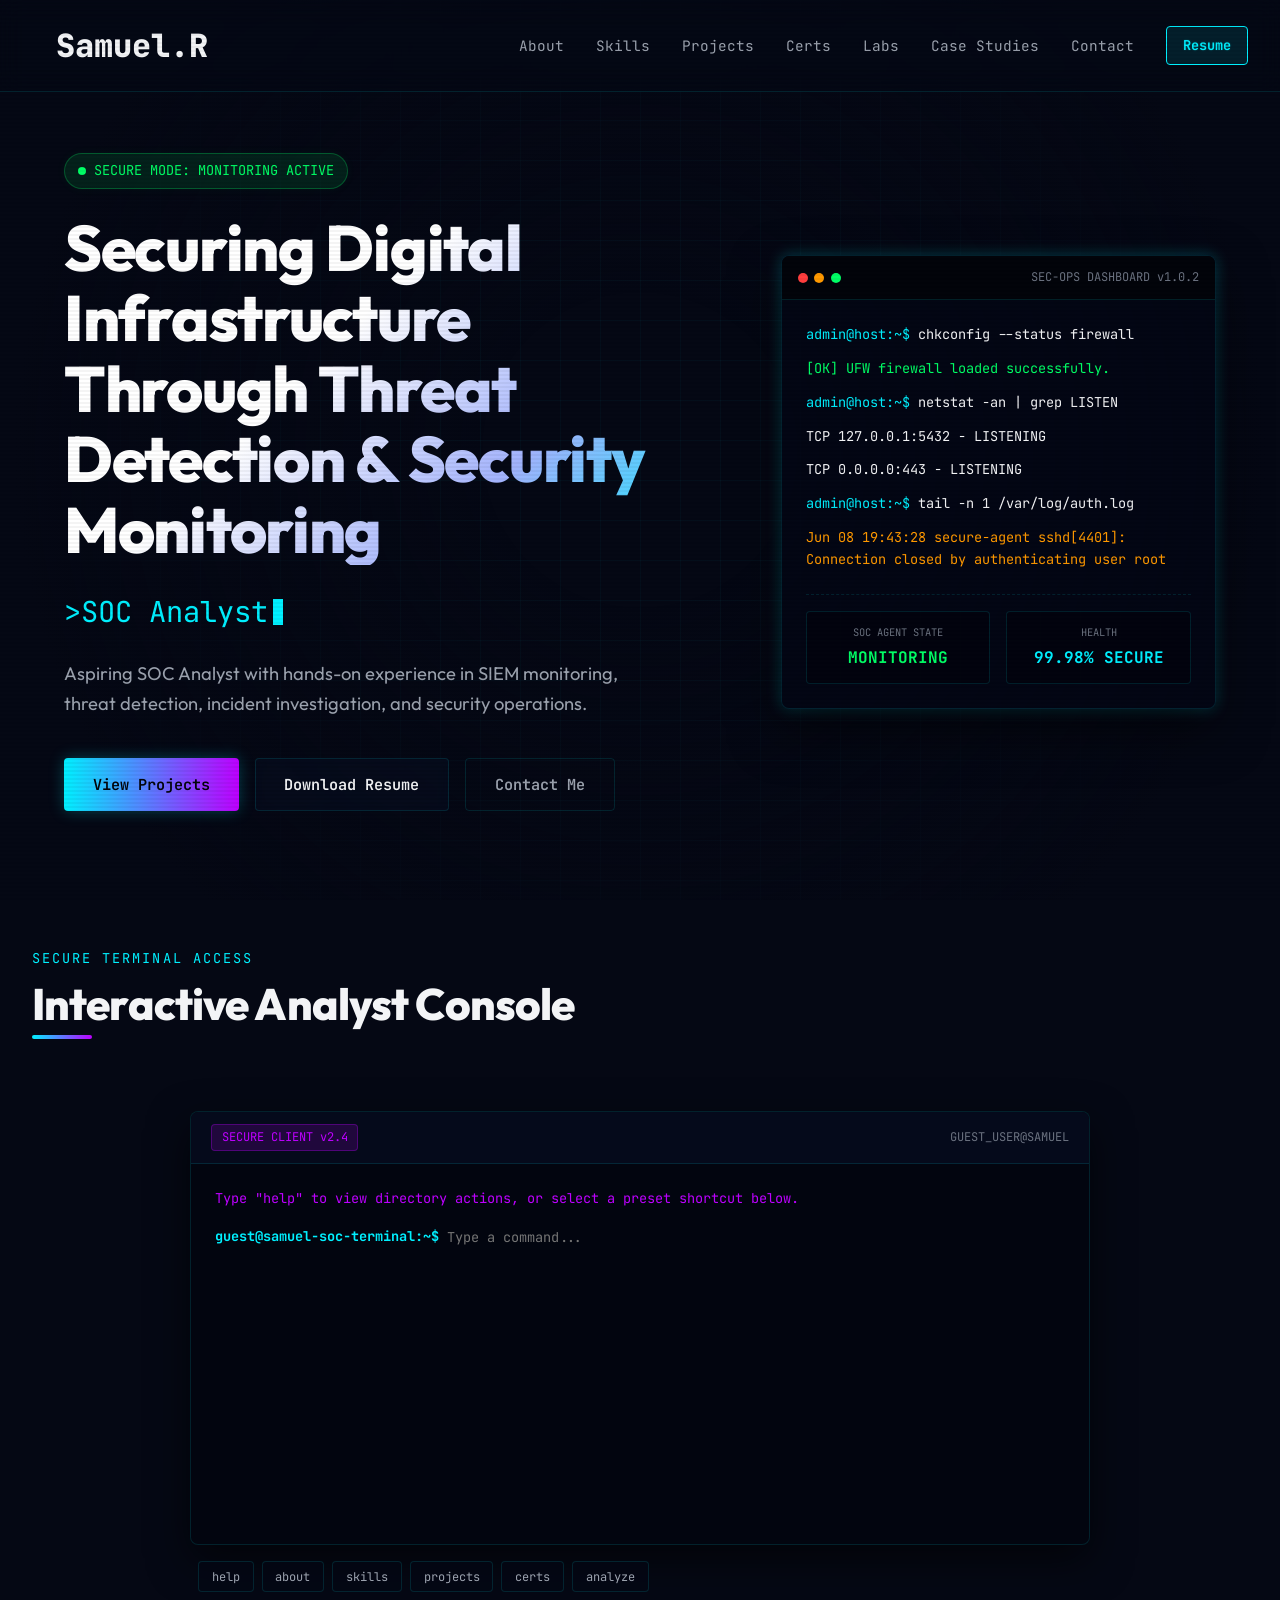
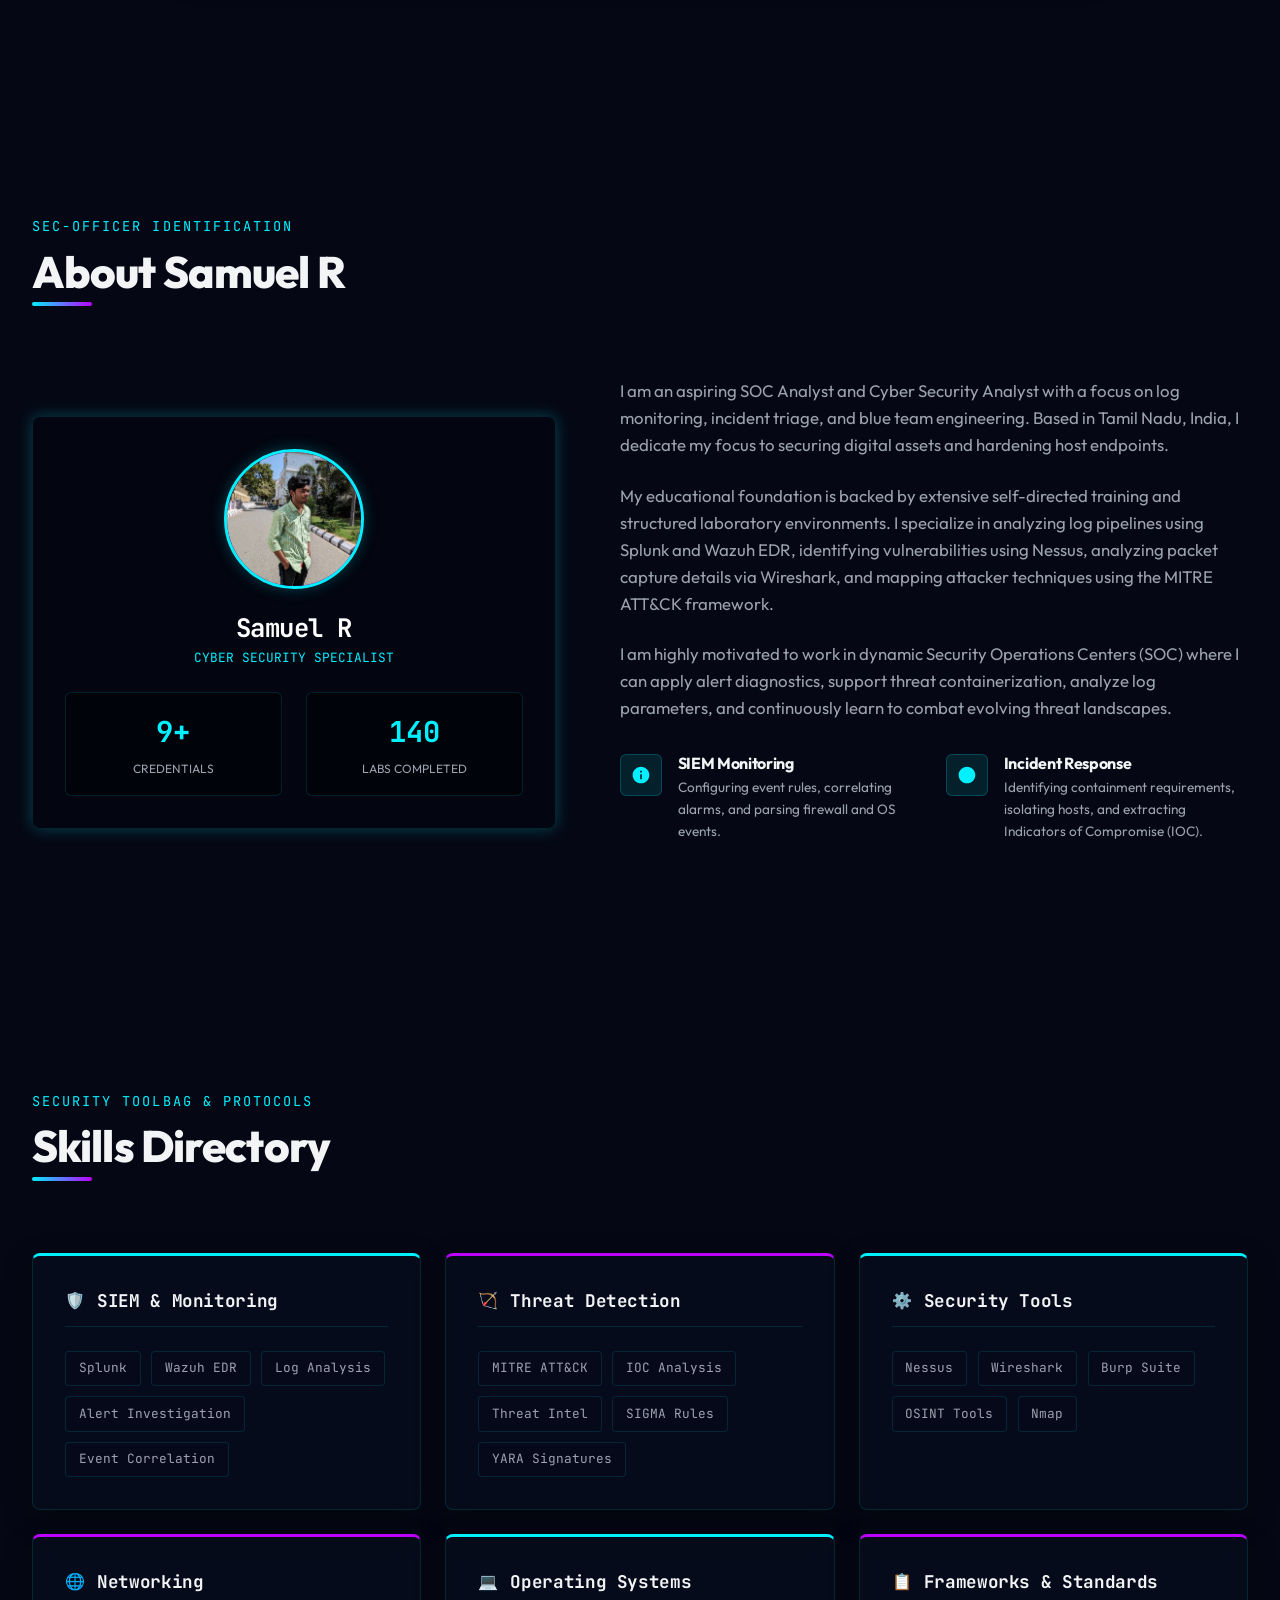
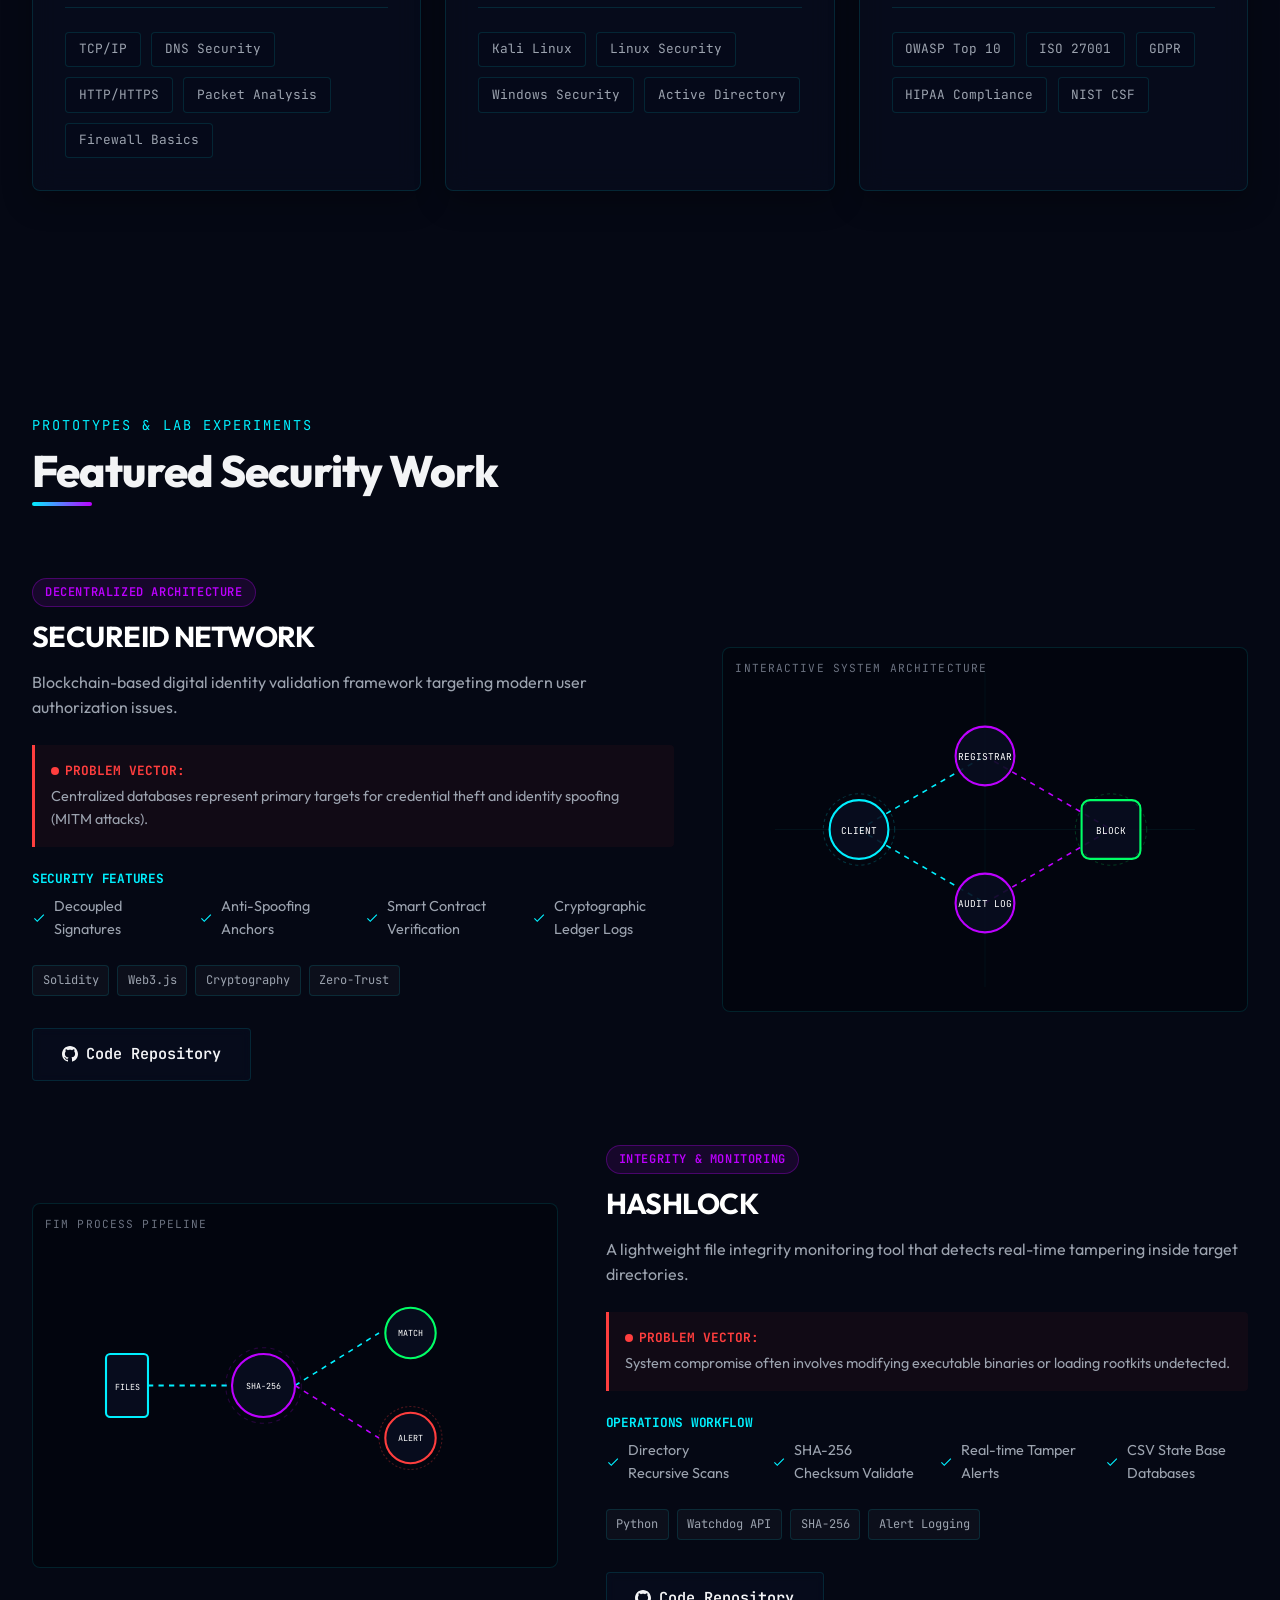
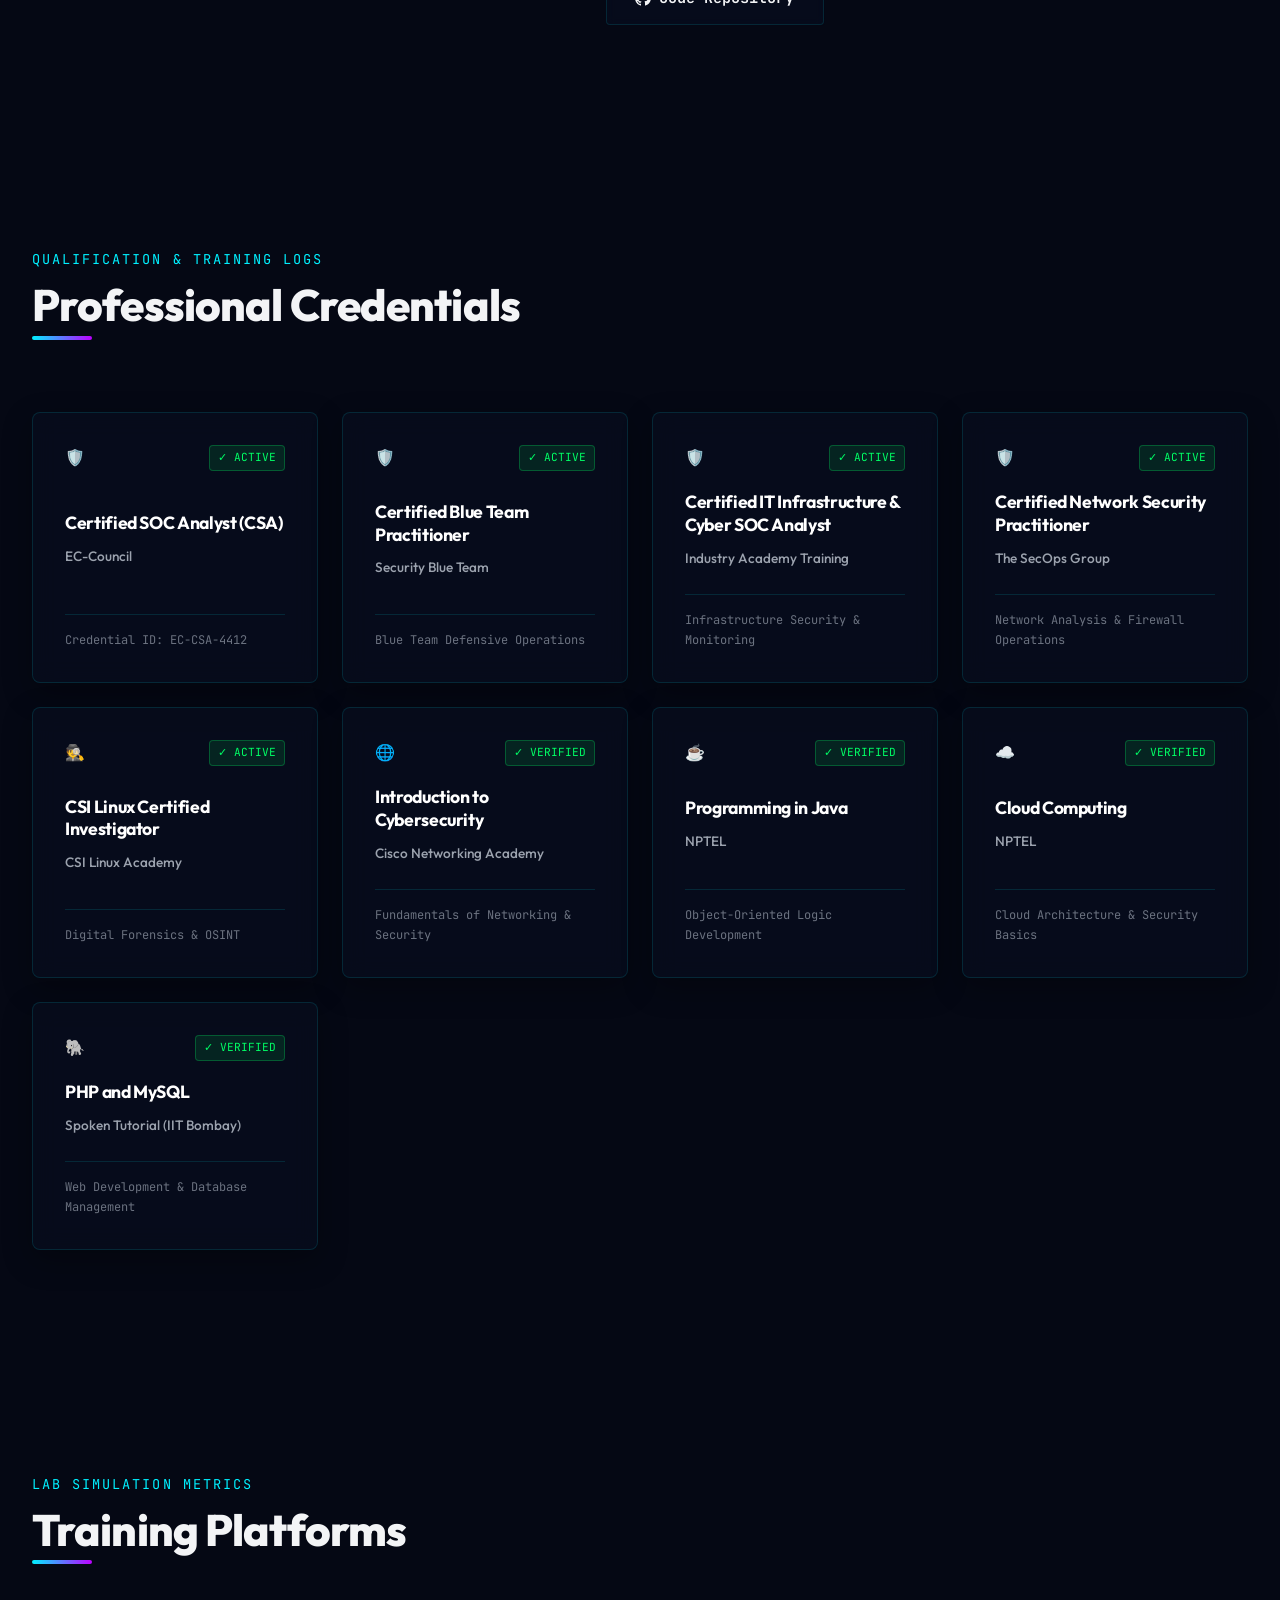
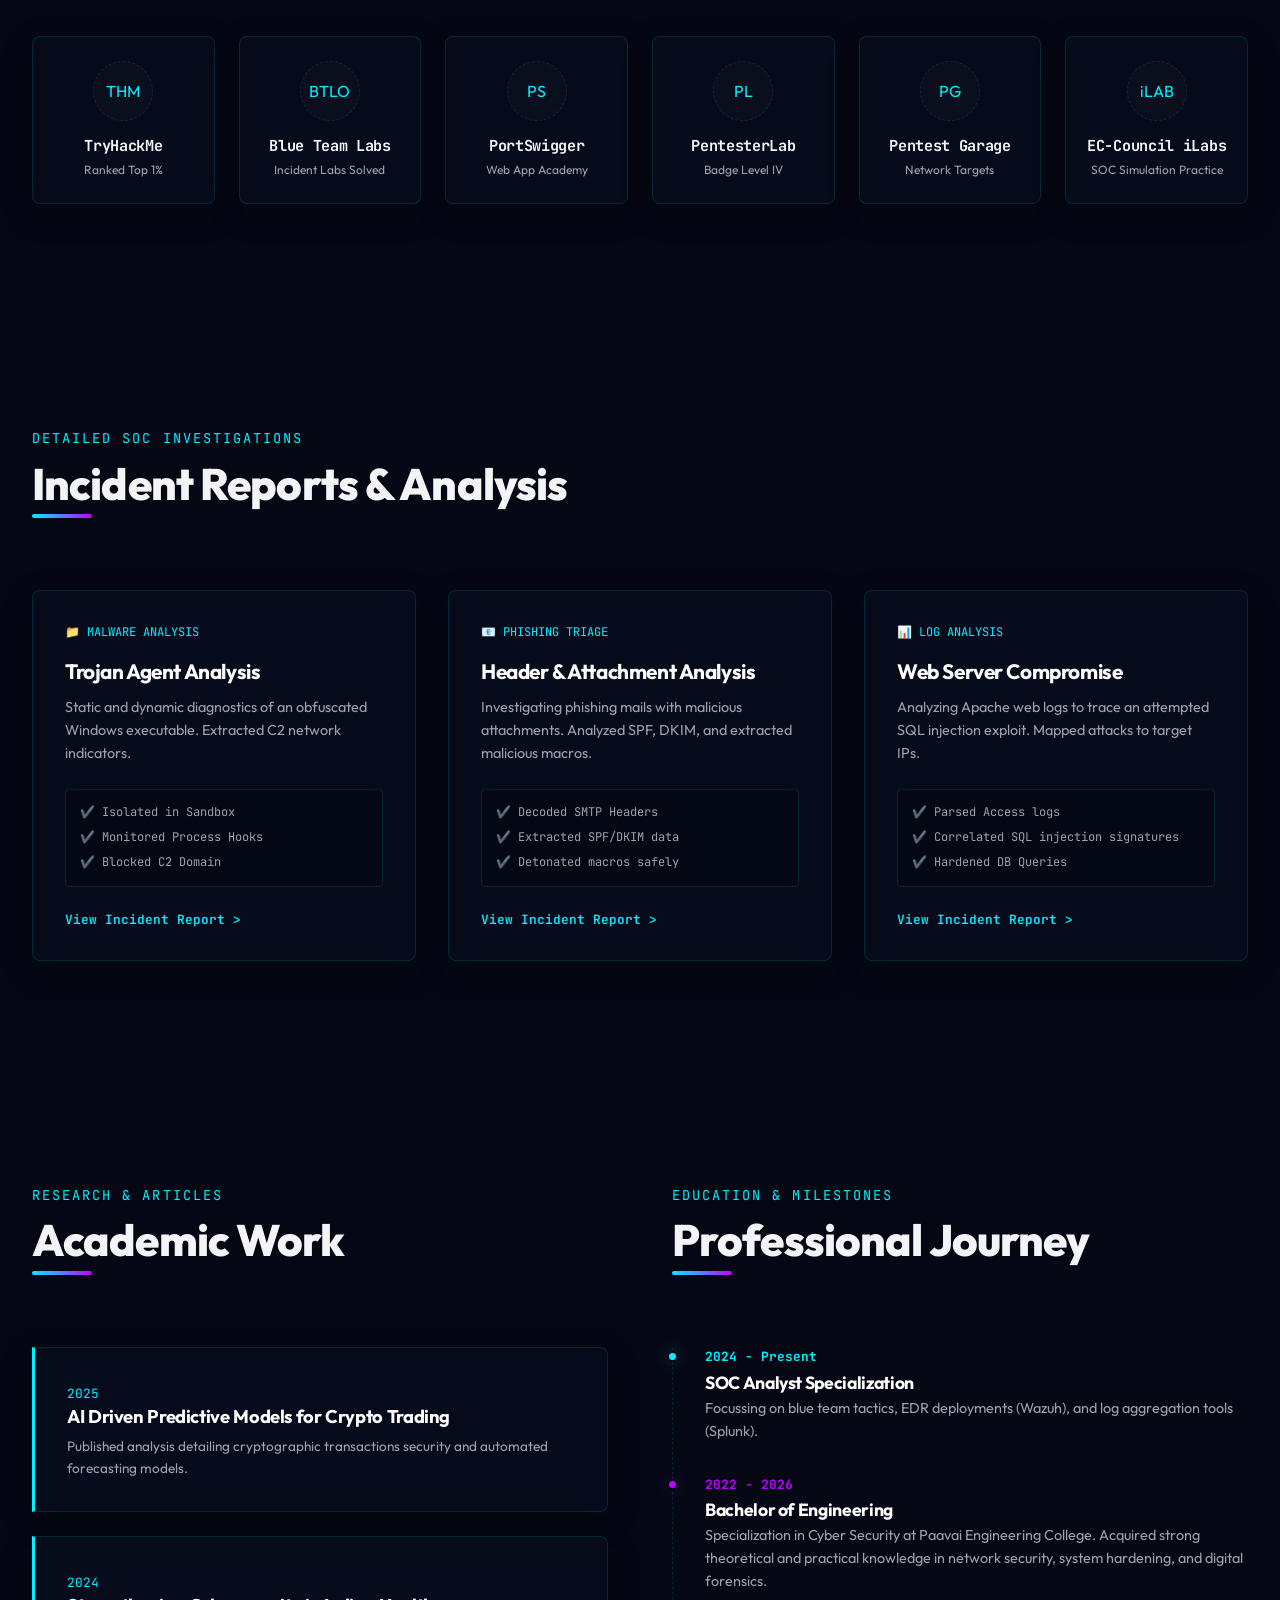
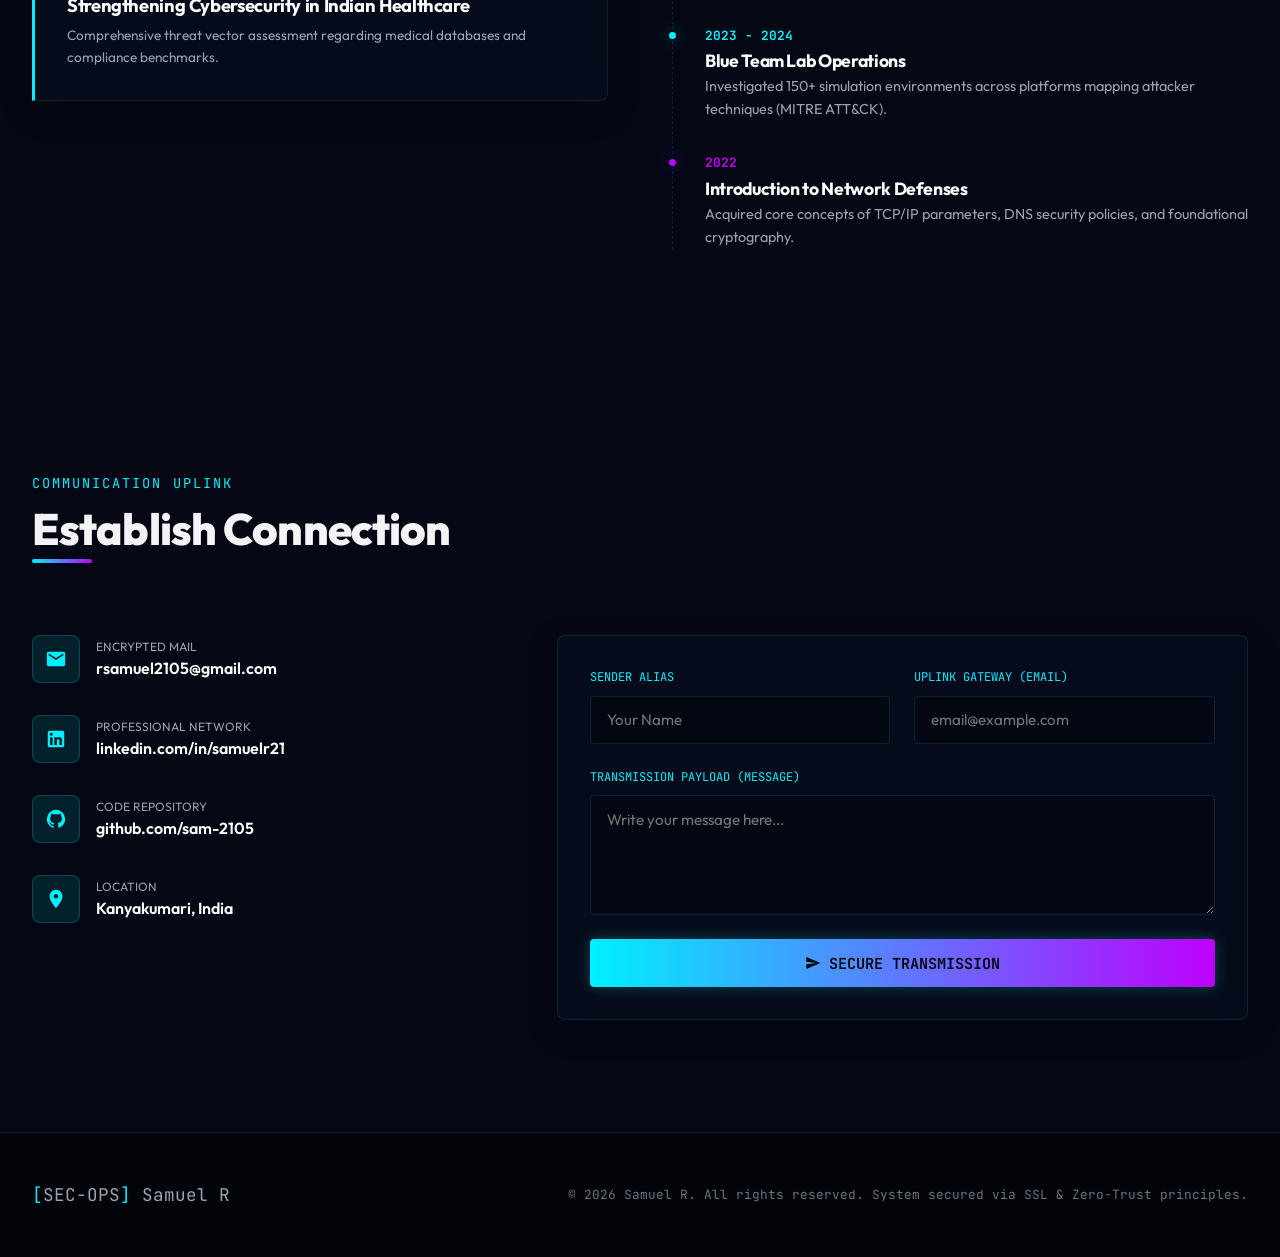
==== index.html @ f8aa9abc "Deploy: initial portfolio release with responsive fixes and portfolio image" ====
<!DOCTYPE html>
<html lang="en">

<head>
    <meta charset="UTF-8">
    <meta name="viewport" content="width=device-width, initial-scale=1.0">

    <!-- SEO Optimization -->
    <title>Samuel R | Cyber Security Analyst & SOC Analyst</title>
    <meta name="description"
        content="Professional Cyber Security Analyst & SOC Analyst portfolio for Samuel R. Experienced in SIEM operations (Splunk, Wazuh), threat intelligence, vulnerability scanning, and incident investigation.">
    <meta name="keywords"
        content="Samuel R, SOC Analyst, Cyber Security Analyst, Blue Team, Incident Response, Splunk, Wazuh, Threat Detection, Tamil Nadu, Security Operations, Wireshark, Nessus">
    <meta name="author" content="Samuel R">

    <!-- Open Graph for Social Links -->
    <meta property="og:title" content="Samuel R | Cyber Security Analyst & SOC Analyst">
    <meta property="og:description"
        content="Securing digital infrastructure through log monitoring, threat hunting, and automated incident triage. View portfolio and interactive terminal.">
    <meta property="og:type" content="website">
    <meta property="og:url" content="https://rsamuel2105.github.io">

    <!-- Stylesheet -->
    <link rel="stylesheet" href="style.css">
</head>

<body>

    <!-- Canvas Background for Network Simulation -->
    <canvas id="bg-canvas"></canvas>

    <!-- Overlay Effects -->
    <div class="grid-overlay"></div>
    <div class="scanlines"></div>

    <!-- Navigation Header -->
    <header class="navbar">
        <div class="nav-container">
            <a href="#" class="nav-logo" id="nav-logo-ref">
                Samuel.R
            </a>
            <button class="nav-toggle" aria-label="Toggle Navigation Menu">&#9776;</button>
            <nav class="nav-menu">
                <a href="#about" class="nav-link">About</a>
                <a href="#skills" class="nav-link">Skills</a>
                <a href="#projects" class="nav-link">Projects</a>
                <a href="#certifications" class="nav-link">Certs</a>
                <a href="#labs" class="nav-link">Labs</a>
                <a href="#cases" class="nav-link">Case Studies</a>
                <a href="#contact" class="nav-link">Contact</a>
                <a href="resume.html" class="nav-cta" target="_blank">Resume</a>
            </nav>
        </div>
    </header>

    <!-- Main Hero Section -->
    <section class="hero" id="home">
        <div class="hero-container">
            <div class="hero-content">
                <div class="hero-badge">
                    <span class="hero-pulse"></span> SECURE MODE: MONITORING ACTIVE
                </div>
                <h1 class="hero-title">Securing Digital Infrastructure Through Threat Detection & Security Monitoring
                </h1>
                <div class="hero-typing">
                    &gt; <span id="hero-typing-target"></span><span class="typed-cursor"></span>
                </div>
                <p class="hero-sub">
                    Aspiring SOC Analyst with hands-on experience in SIEM monitoring, threat detection, incident
                    investigation, and security operations.
                </p>
                <div class="hero-actions">
                    <a href="#projects" class="btn btn-primary" id="btn-view-proj">View Projects</a>
                    <a href="resume.html" class="btn btn-secondary" id="btn-dl-cv" target="_blank">Download Resume</a>
                    <a href="#contact" class="btn btn-outline" id="btn-contact-me">Contact Me</a>
                </div>
            </div>

            <div class="hero-visual">
                <!-- System Dashboard Console -->
                <div class="cyber-console">
                    <div class="console-header">
                        <div class="console-dots">
                            <span class="console-dot red"></span>
                            <span class="console-dot yellow"></span>
                            <span class="console-dot green"></span>
                        </div>
                        <div class="console-title">SEC-OPS DASHBOARD v1.0.2</div>
                    </div>
                    <div class="console-body">
                        <div class="console-line">
                            <span class="console-prompt">admin@host:~$</span>
                            <span class="console-output">chkconfig --status firewall</span>
                        </div>
                        <div class="console-line">
                            <span class="console-output success">[OK] UFW firewall loaded successfully.</span>
                        </div>
                        <div class="console-line">
                            <span class="console-prompt">admin@host:~$</span>
                            <span class="console-output">netstat -an | grep LISTEN</span>
                        </div>
                        <div class="console-line">
                            <span class="console-output">TCP 127.0.0.1:5432 - LISTENING</span>
                        </div>
                        <div class="console-line">
                            <span class="console-output">TCP 0.0.0.0:443 - LISTENING</span>
                        </div>
                        <div class="console-line">
                            <span class="console-prompt">admin@host:~$</span>
                            <span class="console-output">tail -n 1 /var/log/auth.log</span>
                        </div>
                        <div class="console-line">
                            <span class="console-output warning">Jun 08 19:43:28 secure-agent sshd[4401]: Connection
                                closed by authenticating user root</span>
                        </div>

                        <div class="console-grid-status">
                            <div class="status-box">
                                <div class="status-label">SOC AGENT STATE</div>
                                <div class="status-val online">MONITORING</div>
                            </div>
                            <div class="status-box">
                                <div class="status-label">HEALTH</div>
                                <div class="status-val">99.98% SECURE</div>
                            </div>
                        </div>
                    </div>
                </div>
            </div>
        </div>
    </section>

    <!-- Interactive SOC Terminal Simulator Section -->
    <section class="terminal-section" id="terminal">
        <div class="sec-title-container">
            <span class="sec-subtitle">SECURE TERMINAL ACCESS</span>
            <h2 class="sec-title" id="terminal-section-heading">Interactive Analyst Console</h2>
        </div>
        <div class="soc-terminal-wrap">
            <div class="soc-terminal">
                <div class="term-header">
                    <span class="term-badge">SECURE CLIENT v2.4</span>
                    <span class="console-title">GUEST_USER@SAMUEL</span>
                </div>
                <div class="term-body" id="terminal-body">
                    <div class="term-history" id="terminal-history"></div>
                    <div class="term-input-row">
                        <span class="term-prompt">guest@samuel-soc-terminal:~$</span>
                        <input type="text" class="term-input-field" id="terminal-input" placeholder="Type a command..."
                            autocomplete="off" autofocus>
                    </div>
                </div>
            </div>
            <div class="term-quick-btns">
                <button class="term-btn" data-cmd="help">help</button>
                <button class="term-btn" data-cmd="about">about</button>
                <button class="term-btn" data-cmd="skills">skills</button>
                <button class="term-btn" data-cmd="projects">projects</button>
                <button class="term-btn" data-cmd="certs">certs</button>
                <button class="term-btn" data-cmd="analyze">analyze</button>
            </div>
        </div>
    </section>

    <!-- About Me Section -->
    <section id="about">
        <div class="sec-title-container">
            <span class="sec-subtitle">SEC-OFFICER IDENTIFICATION</span>
            <h2 class="sec-title" id="about-section-heading">About Samuel R</h2>
        </div>

        <div class="about-grid">
            <div class="about-graphic">
                <div class="profile-avatar">
                    <img src="profile.jpg" alt="Samuel R" style="width: 100%; height: 100%; object-fit: cover; border-radius: 50%;">
                </div>
                <h3 style="font-family: var(--font-mono); font-size: 1.6rem; color: #fff; margin-bottom: 0.25rem;">
                    Samuel R</h3>
                <span
                    style="font-family: var(--font-mono); font-size: 0.8rem; color: var(--cyan); text-transform: uppercase;">Cyber
                    Security Specialist</span>

                <div class="about-metric-row">
                    <div class="about-metric-card">
                        <div class="about-metric-num counter-animate" data-target="9">0</div>
                        <div class="about-metric-title">Credentials</div>
                    </div>
                    <div class="about-metric-card">
                        <div class="about-metric-num counter-animate" data-target="150">0</div>
                        <div class="about-metric-title">Labs Completed</div>
                    </div>
                </div>
            </div>

            <div class="about-text">
                <p>
                    I am an aspiring SOC Analyst and Cyber Security Analyst with a focus on log monitoring,
                    incident triage, and blue team engineering. Based in Tamil Nadu, India, I dedicate my focus to
                    securing digital assets and hardening host endpoints.
                </p>
                <p>
                    My educational foundation is backed by extensive self-directed training and structured laboratory
                    environments. I specialize in analyzing log pipelines using Splunk and Wazuh EDR,
                    identifying vulnerabilities using Nessus, analyzing packet capture details via Wireshark,
                    and mapping attacker techniques using the MITRE ATT&CK framework.
                </p>
                <p>
                    I am highly motivated to work in dynamic Security Operations Centers (SOC) where I can apply alert
                    diagnostics, support threat containerization, analyze log parameters, and continuously learn to
                    combat evolving threat landscapes.
                </p>

                <div class="about-core-focus">
                    <div class="focus-card">
                        <div class="focus-icon-wrap">
                            <svg viewBox="0 0 24 24" fill="currentColor">
                                <path
                                    d="M12 2C6.48 2 2 6.48 2 12s4.48 10 10 10 10-4.48 10-10S17.52 2 12 2zm1 15h-2v-6h2v6zm0-8h-2V7h2v2z" />
                            </svg>
                        </div>
                        <div>
                            <h4 class="focus-title">SIEM Monitoring</h4>
                            <p class="focus-desc">Configuring event rules, correlating alarms, and parsing firewall and
                                OS events.</p>
                        </div>
                    </div>

                    <div class="focus-card">
                        <div class="focus-icon-wrap">
                            <svg viewBox="0 0 24 24" fill="currentColor">
                                <path
                                    d="M12 22c5.52 0 10-4.48 10-10S17.52 2 12 2 2 6.48 2 12s4.48 10 10 10zm1-15h-2v4H7v2h4v4h2v-4h4v-2h-4V7z" />
                            </svg>
                        </div>
                        <div>
                            <h4 class="focus-title">Incident Response</h4>
                            <p class="focus-desc">Identifying containment requirements, isolating hosts, and extracting
                                Indicators of Compromise (IOC).</p>
                        </div>
                    </div>
                </div>
            </div>
        </div>
    </section>

    <!-- Skills Matrix Section -->
    <section id="skills">
        <div class="sec-title-container">
            <span class="sec-subtitle">SECURITY TOOLBAG & PROTOCOLS</span>
            <h2 class="sec-title" id="skills-section-heading">Skills Directory</h2>
        </div>

        <div class="skills-grid">
            <!-- SIEM & Monitoring -->
            <div class="glass-card skill-category-card" id="skill-cat-siem">
                <div class="skill-cat-header">
                    <span class="skill-cat-icon">🛡️</span>
                    <h3 class="skill-cat-title">SIEM & Monitoring</h3>
                </div>
                <div class="skill-tags">
                    <span class="skill-tag">Splunk</span>
                    <span class="skill-tag">Wazuh EDR</span>
                    <span class="skill-tag">Log Analysis</span>
                    <span class="skill-tag">Alert Investigation</span>
                    <span class="skill-tag">Event Correlation</span>
                </div>
            </div>

            <!-- Threat Detection -->
            <div class="glass-card skill-category-card" id="skill-cat-threat">
                <div class="skill-cat-header">
                    <span class="skill-cat-icon">🏹</span>
                    <h3 class="skill-cat-title">Threat Detection</h3>
                </div>
                <div class="skill-tags">
                    <span class="skill-tag">MITRE ATT&CK</span>
                    <span class="skill-tag">IOC Analysis</span>
                    <span class="skill-tag">Threat Intel</span>
                    <span class="skill-tag">SIGMA Rules</span>
                    <span class="skill-tag">YARA Signatures</span>
                </div>
            </div>

            <!-- Security Tools -->
            <div class="glass-card skill-category-card" id="skill-cat-tools">
                <div class="skill-cat-header">
                    <span class="skill-cat-icon">⚙️</span>
                    <h3 class="skill-cat-title">Security Tools</h3>
                </div>
                <div class="skill-tags">
                    <span class="skill-tag">Nessus</span>
                    <span class="skill-tag">Wireshark</span>
                    <span class="skill-tag">Burp Suite</span>
                    <span class="skill-tag">OSINT Tools</span>
                    <span class="skill-tag">Nmap</span>
                </div>
            </div>

            <!-- Networking -->
            <div class="glass-card skill-category-card" id="skill-cat-network">
                <div class="skill-cat-header">
                    <span class="skill-cat-icon">🌐</span>
                    <h3 class="skill-cat-title">Networking</h3>
                </div>
                <div class="skill-tags">
                    <span class="skill-tag">TCP/IP</span>
                    <span class="skill-tag">DNS Security</span>
                    <span class="skill-tag">HTTP/HTTPS</span>
                    <span class="skill-tag">Packet Analysis</span>
                    <span class="skill-tag">Firewall Basics</span>
                </div>
            </div>

            <!-- Operating Systems -->
            <div class="glass-card skill-category-card" id="skill-cat-os">
                <div class="skill-cat-header">
                    <span class="skill-cat-icon">💻</span>
                    <h3 class="skill-cat-title">Operating Systems</h3>
                </div>
                <div class="skill-tags">
                    <span class="skill-tag">Kali Linux</span>
                    <span class="skill-tag">Linux Security</span>
                    <span class="skill-tag">Windows Security</span>
                    <span class="skill-tag">Active Directory</span>
                </div>
            </div>

            <!-- Frameworks -->
            <div class="glass-card skill-category-card" id="skill-cat-frameworks">
                <div class="skill-cat-header">
                    <span class="skill-cat-icon">📋</span>
                    <h3 class="skill-cat-title">Frameworks & Standards</h3>
                </div>
                <div class="skill-tags">
                    <span class="skill-tag">OWASP Top 10</span>
                    <span class="skill-tag">ISO 27001</span>
                    <span class="skill-tag">GDPR</span>
                    <span class="skill-tag">HIPAA Compliance</span>
                    <span class="skill-tag">NIST CSF</span>
                </div>
            </div>
        </div>
    </section>

    <!-- Projects Section -->
    <section id="projects">
        <div class="sec-title-container">
            <span class="sec-subtitle">PROTOTYPES & LAB EXPERIMENTS</span>
            <h2 class="sec-title" id="projects-section-heading">Featured Security Work</h2>
        </div>

        <div class="projects-container">
            <!-- Project 1: SecureID Network -->
            <div class="project-card" id="project-secureid">
                <div class="project-info-wrap">
                    <span class="project-tag">DECENTRALIZED ARCHITECTURE</span>
                    <h3 class="project-name">SECUREID NETWORK</h3>
                    <div class="project-desc-text">
                        Blockchain-based digital identity validation framework targeting modern user authorization
                        issues.
                    </div>

                    <div class="project-problem">
                        <div class="project-problem-label">
                            <span class="hero-pulse" style="background:var(--red); animation:none;"></span>
                            PROBLEM VECTOR:
                        </div>
                        <div class="project-problem-desc">
                            Centralized databases represent primary targets for credential theft and identity spoofing
                            (MITM attacks).
                        </div>
                    </div>

                    <div class="project-specs">
                        <h4 class="specs-title">Security Features</h4>
                        <div class="specs-list">
                            <div class="specs-item">
                                <svg width="14" height="14" fill="currentColor" viewBox="0 0 24 24">
                                    <path d="M9 16.17L4.83 12l-1.42 1.41L9 19 21 7l-1.41-1.41z" />
                                </svg>
                                Decoupled Signatures
                            </div>
                            <div class="specs-item">
                                <svg width="14" height="14" fill="currentColor" viewBox="0 0 24 24">
                                    <path d="M9 16.17L4.83 12l-1.42 1.41L9 19 21 7l-1.41-1.41z" />
                                </svg>
                                Anti-Spoofing Anchors
                            </div>
                            <div class="specs-item">
                                <svg width="14" height="14" fill="currentColor" viewBox="0 0 24 24">
                                    <path d="M9 16.17L4.83 12l-1.42 1.41L9 19 21 7l-1.41-1.41z" />
                                </svg>
                                Smart Contract Verification
                            </div>
                            <div class="specs-item">
                                <svg width="14" height="14" fill="currentColor" viewBox="0 0 24 24">
                                    <path d="M9 16.17L4.83 12l-1.42 1.41L9 19 21 7l-1.41-1.41z" />
                                </svg>
                                Cryptographic Ledger Logs
                            </div>
                        </div>
                    </div>

                    <div class="project-tech">
                        <span class="tech-badge">Solidity</span>
                        <span class="tech-badge">Web3.js</span>
                        <span class="tech-badge">Cryptography</span>
                        <span class="tech-badge">Zero-Trust</span>
                    </div>

                    <a href="https://github.com/sam-2105/secureidnetwork.git" class="btn btn-secondary" target="_blank"
                        id="btn-secureid-git">
                        <svg width="16" height="16" fill="currentColor" viewBox="0 0 24 24">
                            <path
                                d="M12 0c-6.626 0-12 5.373-12 12 0 5.302 3.438 9.8 8.207 11.387.599.111.793-.261.793-.577v-2.234c-3.338.726-4.033-1.416-4.033-1.416-.546-1.387-1.333-1.756-1.333-1.756-1.089-.745.083-.729.083-.729 1.205.084 1.839 1.237 1.839 1.237 1.07 1.834 2.807 1.304 3.492.997.107-.775.418-1.305.762-1.604-2.665-.305-5.467-1.334-5.467-5.931 0-1.311.469-2.381 1.236-3.221-.124-.303-.535-1.524.117-3.176 0 0 1.008-.322 3.301 1.23.957-.266 1.983-.399 3.003-.404 1.02.005 2.047.138 3.006.404 2.291-1.552 3.297-1.23 3.297-1.23.653 1.653.242 2.874.118 3.176.77.84 1.235 1.911 1.235 3.221 0 4.609-2.807 5.624-5.479 5.921.43.372.823 1.102.823 2.222v3.293c0 .319.192.694.801.576 4.765-1.589 8.199-6.086 8.199-11.386 0-6.627-5.373-12-12-12z" />
                        </svg>
                        Code Repository
                    </a>
                </div>

                <div class="project-visual">
                    <span class="project-visual-label">Interactive System Architecture</span>
                    <!-- SecureID Interactive SVG Diagram -->
                    <svg viewBox="0 0 400 300" class="interactive-svg-diag">
                        <!-- Background Grid Lines inside SVG -->
                        <line x1="0" y1="150" x2="400" y2="150" stroke="rgba(0,240,255,0.05)" />
                        <line x1="200" y1="0" x2="200" y2="300" stroke="rgba(0,240,255,0.05)" />

                        <!-- Connectors with animation -->
                        <path d="M 80 150 L 200 80" stroke="var(--cyan)" stroke-width="1.5" fill="none"
                            class="svg-connector" />
                        <path d="M 80 150 L 200 220" stroke="var(--cyan)" stroke-width="1.5" fill="none"
                            class="svg-connector" />
                        <path d="M 200 80 L 320 150" stroke="var(--purple)" stroke-width="1.5" fill="none"
                            class="svg-connector" />
                        <path d="M 200 220 L 320 150" stroke="var(--purple)" stroke-width="1.5" fill="none"
                            class="svg-connector" />

                        <!-- Node 1: User Client -->
                        <g class="svg-node"
                            data-info="Client Gateway: Submits signed credentials utilizing cryptographic keys.">
                            <circle cx="80" cy="150" r="28" fill="rgba(8, 14, 32, 0.9)" stroke="var(--cyan)"
                                stroke-width="2" />
                            <text x="80" y="154" font-family="var(--font-mono)" font-size="9" fill="#fff"
                                text-anchor="middle">CLIENT</text>
                            <circle cx="80" cy="150" r="34" fill="none" stroke="rgba(0, 240, 255, 0.2)"
                                stroke-dasharray="3" />
                        </g>

                        <!-- Node 2: Smart Contract A -->
                        <g class="svg-node"
                            data-info="Identity Registrar Contract: Assesses validation proofs against on-chain records.">
                            <circle cx="200" cy="80" r="28" fill="rgba(8, 14, 32, 0.9)" stroke="var(--purple)"
                                stroke-width="2" />
                            <text x="200" y="84" font-family="var(--font-mono)" font-size="9" fill="#fff"
                                text-anchor="middle">REGISTRAR</text>
                        </g>

                        <!-- Node 3: Smart Contract B -->
                        <g class="svg-node"
                            data-info="Audit Log Contract: Immutable record log storage mapping identity operations.">
                            <circle cx="200" cy="220" r="28" fill="rgba(8, 14, 32, 0.9)" stroke="var(--purple)"
                                stroke-width="2" />
                            <text x="200" y="224" font-family="var(--font-mono)" font-size="9" fill="#fff"
                                text-anchor="middle">AUDIT LOG</text>
                        </g>

                        <!-- Node 4: Blockchain Anchor -->
                        <g class="svg-node"
                            data-info="Consensus Node: Block validation and state anchoring on distributed database.">
                            <rect x="292" y="122" width="56" height="56" rx="8" fill="rgba(8, 14, 32, 0.9)"
                                stroke="var(--green)" stroke-width="2" />
                            <text x="320" y="154" font-family="var(--font-mono)" font-size="9" fill="#fff"
                                text-anchor="middle">BLOCK</text>
                            <circle cx="320" cy="150" r="34" fill="none" stroke="rgba(0, 255, 102, 0.2)"
                                stroke-dasharray="3" />
                        </g>
                    </svg>
                </div>
            </div>

            <!-- Project 2: HashLock -->
            <div class="project-card" id="project-hashlock">
                <div class="project-info-wrap">
                    <span class="project-tag">INTEGRITY & MONITORING</span>
                    <h3 class="project-name">HASHLOCK</h3>
                    <div class="project-desc-text">
                        A lightweight file integrity monitoring tool that detects real-time tampering inside target
                        directories.
                    </div>

                    <div class="project-problem">
                        <div class="project-problem-label">
                            <span class="hero-pulse" style="background:var(--red); animation:none;"></span>
                            PROBLEM VECTOR:
                        </div>
                        <div class="project-problem-desc">
                            System compromise often involves modifying executable binaries or loading rootkits
                            undetected.
                        </div>
                    </div>

                    <div class="project-specs">
                        <h4 class="specs-title">Operations Workflow</h4>
                        <div class="specs-list">
                            <div class="specs-item">
                                <svg width="14" height="14" fill="currentColor" viewBox="0 0 24 24">
                                    <path d="M9 16.17L4.83 12l-1.42 1.41L9 19 21 7l-1.41-1.41z" />
                                </svg>
                                Directory Recursive Scans
                            </div>
                            <div class="specs-item">
                                <svg width="14" height="14" fill="currentColor" viewBox="0 0 24 24">
                                    <path d="M9 16.17L4.83 12l-1.42 1.41L9 19 21 7l-1.41-1.41z" />
                                </svg>
                                SHA-256 Checksum Validate
                            </div>
                            <div class="specs-item">
                                <svg width="14" height="14" fill="currentColor" viewBox="0 0 24 24">
                                    <path d="M9 16.17L4.83 12l-1.42 1.41L9 19 21 7l-1.41-1.41z" />
                                </svg>
                                Real-time Tamper Alerts
                            </div>
                            <div class="specs-item">
                                <svg width="14" height="14" fill="currentColor" viewBox="0 0 24 24">
                                    <path d="M9 16.17L4.83 12l-1.42 1.41L9 19 21 7l-1.41-1.41z" />
                                </svg>
                                CSV State Base Databases
                            </div>
                        </div>
                    </div>

                    <div class="project-tech">
                        <span class="tech-badge">Python</span>
                        <span class="tech-badge">Watchdog API</span>
                        <span class="tech-badge">SHA-256</span>
                        <span class="tech-badge">Alert Logging</span>
                    </div>

                    <a href="https://github.com/sam-2105/HashLock-.git" class="btn btn-secondary" target="_blank"
                        id="btn-hashlock-git">
                        <svg width="16" height="16" fill="currentColor" viewBox="0 0 24 24">
                            <path
                                d="M12 0c-6.626 0-12 5.373-12 12 0 5.302 3.438 9.8 8.207 11.387.599.111.793-.261.793-.577v-2.234c-3.338.726-4.033-1.416-4.033-1.416-.546-1.387-1.333-1.756-1.333-1.756-1.089-.745.083-.729.083-.729 1.205.084 1.839 1.237 1.839 1.237 1.07 1.834 2.807 1.304 3.492.997.107-.775.418-1.305.762-1.604-2.665-.305-5.467-1.334-5.467-5.931 0-1.311.469-2.381 1.236-3.221-.124-.303-.535-1.524.117-3.176 0 0 1.008-.322 3.301 1.23.957-.266 1.983-.399 3.003-.404 1.02.005 2.047.138 3.006.404 2.291-1.552 3.297-1.23 3.297-1.23.653 1.653.242 2.874.118 3.176.77.84 1.235 1.911 1.235 3.221 0 4.609-2.807 5.624-5.479 5.921.43.372.823 1.102.823 2.222v3.293c0 .319.192.694.801.576 4.765-1.589 8.199-6.086 8.199-11.386 0-6.627-5.373-12-12-12z" />
                        </svg>
                        Code Repository
                    </a>
                </div>

                <div class="project-visual">
                    <span class="project-visual-label">FIM Process Pipeline</span>
                    <!-- Hashlock SVG workflow -->
                    <svg viewBox="0 0 400 300" class="interactive-svg-diag">
                        <!-- Connectors with animation -->
                        <path d="M 60 150 L 140 150" stroke="var(--cyan)" stroke-width="2" class="svg-connector" />
                        <path d="M 200 150 L 280 100" stroke="var(--cyan)" stroke-width="1.5" class="svg-connector" />
                        <path d="M 200 150 L 280 200" stroke="var(--purple)" stroke-width="1.5" class="svg-connector" />

                        <!-- Node 1: Target Folder File -->
                        <g class="svg-node"
                            data-info="Directory Scanner: Recursive scan picks up changes in watched files.">
                            <rect x="20" y="120" width="40" height="60" rx="4" fill="rgba(8, 14, 32, 0.9)"
                                stroke="var(--cyan)" stroke-width="2" />
                            <text x="40" y="154" font-family="var(--font-mono)" font-size="8" fill="#fff"
                                text-anchor="middle">FILES</text>
                        </g>

                        <!-- Node 2: Crypto Hashing -->
                        <g class="svg-node" data-info="Hash Generator: Computes SHA-256 checksum value dynamically.">
                            <circle cx="170" cy="150" r="30" fill="rgba(8, 14, 32, 0.9)" stroke="var(--purple)"
                                stroke-width="2" />
                            <text x="170" y="153" font-family="var(--font-mono)" font-size="8" fill="#fff"
                                text-anchor="middle">SHA-256</text>
                            <circle cx="170" cy="150" r="36" fill="none" stroke="rgba(189, 0, 255, 0.2)"
                                stroke-dasharray="4" />
                        </g>

                        <!-- Node 3: State Verification Success -->
                        <g class="svg-node"
                            data-info="Normal State: Hash matches registry baseline. No changes detected.">
                            <circle cx="310" cy="100" r="24" fill="rgba(8, 14, 32, 0.9)" stroke="var(--green)"
                                stroke-width="2" />
                            <text x="310" y="103" font-family="var(--font-mono)" font-size="8" fill="#fff"
                                text-anchor="middle">MATCH</text>
                        </g>

                        <!-- Node 4: Alert Notification Failure -->
                        <g class="svg-node"
                            data-info="Tamper Incident: Hash mismatch detected. Alert logged to SIEM console.">
                            <circle cx="310" cy="200" r="24" fill="rgba(8, 14, 32, 0.9)" stroke="var(--red)"
                                stroke-width="2" />
                            <text x="310" y="203" font-family="var(--font-mono)" font-size="8" fill="#fff"
                                text-anchor="middle">ALERT</text>
                            <circle cx="310" cy="200" r="30" fill="none" stroke="rgba(255, 62, 62, 0.3)"
                                stroke-dasharray="2" />
                        </g>
                    </svg>
                </div>
            </div>
        </div>
    </section>

    <!-- Certifications Section -->
    <section id="certifications">
        <div class="sec-title-container">
            <span class="sec-subtitle">QUALIFICATION & TRAINING LOGS</span>
            <h2 class="sec-title" id="certs-section-heading">Professional Credentials</h2>
        </div>

        <div class="certs-grid">
            <!-- Cert 1 -->
            <div class="glass-card cert-card" id="cert-csa">
                <div class="cert-header">
                    <span class="cert-icon-wrap">🛡️</span>
                    <span class="cert-verify-badge">✓ ACTIVE</span>
                </div>
                <div>
                    <h3 class="cert-name">Certified SOC Analyst (CSA)</h3>
                    <span class="cert-issuer">EC-Council</span>
                </div>
                <div class="cert-meta">
                    <span>Credential ID: EC-CSA-4412</span>
                </div>
            </div>

            <!-- Cert 2 -->
            <div class="glass-card cert-card" id="cert-btlo">
                <div class="cert-header">
                    <span class="cert-icon-wrap">🛡️</span>
                    <span class="cert-verify-badge">✓ ACTIVE</span>
                </div>
                <div>
                    <h3 class="cert-name">Certified Blue Team Practitioner</h3>
                    <span class="cert-issuer">Security Blue Team</span>
                </div>
                <div class="cert-meta">
                    <span>Blue Team Defensive Operations</span>
                </div>
            </div>

            <!-- Cert 3 -->
            <div class="glass-card cert-card" id="cert-soc-analyst">
                <div class="cert-header">
                    <span class="cert-icon-wrap">🛡️</span>
                    <span class="cert-verify-badge">✓ ACTIVE</span>
                </div>
                <div>
                    <h3 class="cert-name">Certified IT Infrastructure & Cyber SOC Analyst</h3>
                    <span class="cert-issuer">Industry Academy Training</span>
                </div>
                <div class="cert-meta">
                    <span>Infrastructure Security & Monitoring</span>
                </div>
            </div>

            <!-- Cert 4 -->
            <div class="glass-card cert-card" id="cert-cnsp">
                <div class="cert-header">
                    <span class="cert-icon-wrap">🛡️</span>
                    <span class="cert-verify-badge">✓ ACTIVE</span>
                </div>
                <div>
                    <h3 class="cert-name">Certified Network Security Practitioner</h3>
                    <span class="cert-issuer">The SecOps Group</span>
                </div>
                <div class="cert-meta">
                    <span>Network Analysis & Firewall Operations</span>
                </div>
            </div>

            <!-- Cert 5 -->
            <div class="glass-card cert-card" id="cert-csi">
                <div class="cert-header">
                    <span class="cert-icon-wrap">🕵️</span>
                    <span class="cert-verify-badge">✓ ACTIVE</span>
                </div>
                <div>
                    <h3 class="cert-name">CSI Linux Certified Investigator</h3>
                    <span class="cert-issuer">CSI Linux Academy</span>
                </div>
                <div class="cert-meta">
                    <span>Digital Forensics & OSINT</span>
                </div>
            </div>

            <!-- Cert 6 -->
            <div class="glass-card cert-card" id="cert-cisco">
                <div class="cert-header">
                    <span class="cert-icon-wrap">🌐</span>
                    <span class="cert-verify-badge">✓ VERIFIED</span>
                </div>
                <div>
                    <h3 class="cert-name">Introduction to Cybersecurity</h3>
                    <span class="cert-issuer">Cisco Networking Academy</span>
                </div>
                <div class="cert-meta">
                    <span>Fundamentals of Networking & Security</span>
                </div>
            </div>

            <!-- Cert 7 -->
            <div class="glass-card cert-card" id="cert-java">
                <div class="cert-header">
                    <span class="cert-icon-wrap">☕</span>
                    <span class="cert-verify-badge">✓ VERIFIED</span>
                </div>
                <div>
                    <h3 class="cert-name">Programming in Java</h3>
                    <span class="cert-issuer">NPTEL</span>
                </div>
                <div class="cert-meta">
                    <span>Object-Oriented Logic Development</span>
                </div>
            </div>

            <!-- Cert 8 -->
            <div class="glass-card cert-card" id="cert-cloud">
                <div class="cert-header">
                    <span class="cert-icon-wrap">☁️</span>
                    <span class="cert-verify-badge">✓ VERIFIED</span>
                </div>
                <div>
                    <h3 class="cert-name">Cloud Computing</h3>
                    <span class="cert-issuer">NPTEL</span>
                </div>
                <div class="cert-meta">
                    <span>Cloud Architecture & Security Basics</span>
                </div>
            </div>

            <!-- Cert 9 -->
            <div class="glass-card cert-card" id="cert-php-mysql">
                <div class="cert-header">
                    <span class="cert-icon-wrap">🐘</span>
                    <span class="cert-verify-badge">✓ VERIFIED</span>
                </div>
                <div>
                    <h3 class="cert-name">PHP and MySQL</h3>
                    <span class="cert-issuer">Spoken Tutorial (IIT Bombay)</span>
                </div>
                <div class="cert-meta">
                    <span>Web Development & Database Management</span>
                </div>
            </div>
        </div>
    </section>

    <!-- Labs & Platforms Badges -->
    <section id="labs">
        <div class="sec-title-container">
            <span class="sec-subtitle">LAB SIMULATION METRICS</span>
            <h2 class="sec-title" id="labs-section-heading">Training Platforms</h2>
        </div>

        <div class="labs-grid">
            <!-- Platform 1 -->
            <div class="glass-card lab-badge-card" id="lab-thm">
                <div class="lab-logo-wrap">THM</div>
                <h3 class="lab-name">TryHackMe</h3>
                <span class="lab-status">Ranked Top 1%</span>
            </div>

            <!-- Platform 2 -->
            <div class="glass-card lab-badge-card" id="lab-btlo-badge">
                <div class="lab-logo-wrap">BTLO</div>
                <h3 class="lab-name">Blue Team Labs</h3>
                <span class="lab-status">Incident Labs Solved</span>
            </div>

            <!-- Platform 3 -->
            <div class="glass-card lab-badge-card" id="lab-portswigger">
                <div class="lab-logo-wrap">PS</div>
                <h3 class="lab-name">PortSwigger</h3>
                <span class="lab-status">Web App Academy</span>
            </div>

            <!-- Platform 4 -->
            <div class="glass-card lab-badge-card" id="lab-pentesterlab">
                <div class="lab-logo-wrap">PL</div>
                <h3 class="lab-name">PentesterLab</h3>
                <span class="lab-status">Badge Level IV</span>
            </div>

            <!-- Platform 5 -->
            <div class="glass-card lab-badge-card" id="lab-pentestgarage">
                <div class="lab-logo-wrap">PG</div>
                <h3 class="lab-name">Pentest Garage</h3>
                <span class="lab-status">Network Targets</span>
            </div>

            <!-- Platform 6 -->
            <div class="glass-card lab-badge-card" id="lab-ecilabs">
                <div class="lab-logo-wrap">iLAB</div>
                <h3 class="lab-name">EC-Council iLabs</h3>
                <span class="lab-status">SOC Simulation Practice</span>
            </div>
        </div>
    </section>

    <!-- Case Studies Section -->
    <section id="cases">
        <div class="sec-title-container">
            <span class="sec-subtitle">DETAILED SOC INVESTIGATIONS</span>
            <h2 class="sec-title" id="cases-section-heading">Incident Reports & Analysis</h2>
        </div>

        <div class="cases-grid">
            <!-- Case Study 1 -->
            <div class="glass-card case-card" id="case-malware">
                <div>
                    <div class="case-icon-label">📁 MALWARE ANALYSIS</div>
                    <h3 class="case-title">Trojan Agent Analysis</h3>
                    <p class="case-summary">
                        Static and dynamic diagnostics of an obfuscated Windows executable. Extracted C2 network
                        indicators.
                    </p>
                    <div class="case-workflow">
                        <div class="wf-step">✔️ Isolated in Sandbox</div>
                        <div class="wf-step">✔️ Monitored Process Hooks</div>
                        <div class="wf-step">✔️ Blocked C2 Domain</div>
                    </div>
                </div>
                <button class="case-btn"
                    onclick="alert('Malware analysis write-up coming soon. Target repository holds IOC logs.')">View
                    Incident Report &gt;</button>
            </div>

            <!-- Case Study 2 -->
            <div class="glass-card case-card" id="case-phishing">
                <div>
                    <div class="case-icon-label">📧 PHISHING TRIAGE</div>
                    <h3 class="case-title">Header & Attachment Analysis</h3>
                    <p class="case-summary">
                        Investigating phishing mails with malicious attachments. Analyzed SPF, DKIM, and extracted
                        malicious macros.
                    </p>
                    <div class="case-workflow">
                        <div class="wf-step">✔️ Decoded SMTP Headers</div>
                        <div class="wf-step">✔️ Extracted SPF/DKIM data</div>
                        <div class="wf-step">✔️ Detonated macros safely</div>
                    </div>
                </div>
                <button class="case-btn" onclick="alert('Phishing report write-up coming soon.')">View Incident Report
                    &gt;</button>
            </div>

            <!-- Case Study 3 -->
            <div class="glass-card case-card" id="case-logs">
                <div>
                    <div class="case-icon-label">📊 LOG ANALYSIS</div>
                    <h3 class="case-title">Web Server Compromise</h3>
                    <p class="case-summary">
                        Analyzing Apache web logs to trace an attempted SQL injection exploit. Mapped attacks to target
                        IPs.
                    </p>
                    <div class="case-workflow">
                        <div class="wf-step">✔️ Parsed Access logs</div>
                        <div class="wf-step">✔️ Correlated SQL injection signatures</div>
                        <div class="wf-step">✔️ Hardened DB Queries</div>
                    </div>
                </div>
                <button class="case-btn" onclick="alert('Log correlation log and analysis reports coming soon.')">View
                    Incident Report &gt;</button>
            </div>
        </div>
    </section>

    <!-- Publications & Learning Timeline Section -->
    <section id="publications">
        <div class="pub-timeline-container">
            <!-- Publications column -->
            <div>
                <div class="sec-title-container">
                    <span class="sec-subtitle">RESEARCH & ARTICLES</span>
                    <h2 class="sec-title" id="pub-section-heading">Academic Work</h2>
                </div>
                <div class="pub-list">
                    <!-- Publication 1 -->
                    <div class="glass-card pub-card" id="pub-crypto">
                        <span class="pub-year">2025</span>
                        <h3 class="pub-title">AI Driven Predictive Models for Crypto Trading</h3>
                        <p class="pub-journal">Published analysis detailing cryptographic transactions security and
                            automated forecasting models.</p>
                    </div>
                    <!-- Publication 2 -->
                    <div class="glass-card pub-card" id="pub-healthcare">
                        <span class="pub-year">2024</span>
                        <h3 class="pub-title">Strengthening Cybersecurity in Indian Healthcare</h3>
                        <p class="pub-journal">Comprehensive threat vector assessment regarding medical databases and
                            compliance benchmarks.</p>
                    </div>
                </div>
            </div>

            <!-- Timeline column -->
            <div>
                <div class="sec-title-container">
                    <span class="sec-subtitle">EDUCATION & MILESTONES</span>
                    <h2 class="sec-title" id="timeline-section-heading">Professional Journey</h2>
                </div>
                <div class="timeline">
                    <!-- Timeline Item 1 -->
                    <div class="timeline-item">
                        <span class="timeline-dot"></span>
                        <div class="timeline-date">2024 - Present</div>
                        <h3 class="timeline-title">SOC Analyst Specialization</h3>
                        <p class="timeline-desc">Focussing on blue team tactics, EDR deployments (Wazuh), and log
                            aggregation tools (Splunk).</p>
                    </div>
                    <!-- Timeline Item 2 -->
                    <div class="timeline-item">
                        <span class="timeline-dot"></span>
                        <div class="timeline-date">2022 - 2026</div>
                        <h3 class="timeline-title">Bachelor of Engineering</h3>
                        <p class="timeline-desc">Specialization in Cyber Security at Paavai Engineering College.
                            Acquired strong theoretical and practical knowledge in network security, system hardening,
                            and digital forensics.</p>
                    </div>
                    <!-- Timeline Item 3 -->
                    <div class="timeline-item">
                        <span class="timeline-dot"></span>
                        <div class="timeline-date">2023 - 2024</div>
                        <h3 class="timeline-title">Blue Team Lab Operations</h3>
                        <p class="timeline-desc">Investigated 150+ simulation environments across platforms mapping
                            attacker techniques (MITRE ATT&CK).</p>
                    </div>
                    <!-- Timeline Item 4 -->
                    <div class="timeline-item">
                        <span class="timeline-dot"></span>
                        <div class="timeline-date">2022</div>
                        <h3 class="timeline-title">Introduction to Network Defenses</h3>
                        <p class="timeline-desc">Acquired core concepts of TCP/IP parameters, DNS security policies, and
                            foundational cryptography.</p>
                    </div>
                </div>
            </div>
        </div>
    </section>

    <!-- Contact Section -->
    <section id="contact">
        <div class="sec-title-container">
            <span class="sec-subtitle">COMMUNICATION UPLINK</span>
            <h2 class="sec-title" id="contact-section-heading">Establish Connection</h2>
        </div>

        <div class="contact-grid">
            <div class="contact-info-wrap">
                <!-- Direct Channels -->
                <div class="contact-info-card">
                    <div class="contact-icon">
                        <svg viewBox="0 0 24 24" fill="currentColor">
                            <path
                                d="M20 4H4c-1.1 0-1.99.9-1.99 2L2 18c0 1.1.9 2 2 2h16c1.1 0 2-.9 2-2V6c0-1.1-.9-2-2-2zm0 4l-8 5-8-5V6l8 5 8-5v2z" />
                        </svg>
                    </div>
                    <div>
                        <div class="contact-text-label">Encrypted Mail</div>
                        <a href="mailto:rsamuel2105@gmail.com" class="contact-text-val">rsamuel2105@gmail.com</a>
                    </div>
                </div>

                <div class="contact-info-card">
                    <div class="contact-icon">
                        <svg viewBox="0 0 24 24" fill="currentColor">
                            <path
                                d="M19 3a2 2 0 0 1 2 2v14a2 2 0 0 1-2 2H5a2 2 0 0 1-2-2V5a2 2 0 0 1 2-2h14m-.5 15.5v-5.3a3.26 3.26 0 0 0-3.26-3.26c-.85 0-1.84.52-2.32 1.3v-1.11h-2.79v8.37h2.79v-4.93c0-.77.62-1.4 1.39-1.4a1.4 1.4 0 0 1 1.4 1.4v4.93h2.79M6.88 8.56a1.68 1.68 0 0 0 1.68-1.68c0-.93-.75-1.69-1.68-1.69a1.69 1.69 0 0 0-1.69 1.69c0 .93.76 1.68 1.69 1.68m1.39 9.94v-8.37H5.5v8.37h2.77z" />
                        </svg>
                    </div>
                    <div>
                        <div class="contact-text-label">Professional Network</div>
                        <a href="https://linkedin.com/in/samuelr21" target="_blank"
                            class="contact-text-val">linkedin.com/in/samuelr21</a>
                    </div>
                </div>

                <div class="contact-info-card">
                    <div class="contact-icon">
                        <svg viewBox="0 0 24 24" fill="currentColor">
                            <path
                                d="M12 2A10 10 0 0 0 2 12c0 4.42 2.87 8.17 6.84 9.5.5.08.66-.23.66-.5v-1.69c-2.77.6-3.36-1.34-3.36-1.34-.46-1.16-1.11-1.47-1.11-1.47-.9-.62.07-.6.07-.6 1 .07 1.53 1.03 1.53 1.03.9 1.52 2.34 1.07 2.91.83.1-.65.35-1.09.63-1.34-2.22-.25-4.55-1.11-4.55-4.92 0-1.11.38-2 1.03-2.71-.1-.25-.45-1.29.1-2.64 0 0 .84-.27 2.75 1.02.79-.22 1.65-.33 2.5-.33.85 0 1.71.11 2.5.33 1.91-1.29 2.75-1.02 2.75-1.02.55 1.35.2 2.39.1 2.64.65.71 1.03 1.6 1.03 2.71 0 3.82-2.34 4.66-4.57 4.91.36.31.69.92.69 1.85V21c0 .27.16.59.67.5C19.14 20.16 22 16.42 22 12A10 10 0 0 0 12 2z" />
                        </svg>
                    </div>
                    <div>
                        <div class="contact-text-label">Code Repository</div>
                        <a href="https://github.com/sam-2105" target="_blank"
                            class="contact-text-val">github.com/sam-2105</a>
                    </div>
                </div>

                <!-- Short Location description -->
                <div class="contact-info-card">
                    <div class="contact-icon">
                        <svg viewBox="0 0 24 24" fill="currentColor">
                            <path
                                d="M12 2C8.13 2 5 5.13 5 9c0 5.25 7 13 7 13s7-7.75 7-13c0-3.87-3.13-7-7-7zm0 9.5c-1.38 0-2.5-1.12-2.5-2.5s1.12-2.5 2.5-2.5 2.5 1.12 2.5 2.5-1.12 2.5-2.5 2.5z" />
                        </svg>
                    </div>
                    <div>
                        <div class="contact-text-label">Location</div>
                        <div class="contact-text-val">Kanyakumari, India</div>
                    </div>
                </div>
            </div>

            <!-- Secured Contact Form -->
            <div class="glass-card">
                <form class="contact-form" id="contact-form">
                    <div class="form-row">
                        <div class="form-group">
                            <label class="form-label" for="form-name">Sender Alias</label>
                            <input type="text" class="form-input" id="form-name" placeholder="Your Name" required>
                        </div>
                        <div class="form-group">
                            <label class="form-label" for="form-email">Uplink Gateway (Email)</label>
                            <input type="email" class="form-input" id="form-email" placeholder="email@example.com"
                                required>
                        </div>
                    </div>
                    <div class="form-group">
                        <label class="form-label" for="form-msg">Transmission Payload (Message)</label>
                        <textarea class="form-input" id="form-msg" placeholder="Write your message here..."
                            required></textarea>
                    </div>
                    <button type="submit" class="btn btn-primary" id="btn-submit-form"
                        style="width: 100%; justify-content: center;">
                        <svg width="16" height="16" fill="currentColor" viewBox="0 0 24 24">
                            <path d="M2.01 21L23 12 2.01 3 2 10l15 2-15 2z" />
                        </svg>
                        SECURE TRANSMISSION
                    </button>
                </form>
            </div>
        </div>
    </section>

    <!-- Footer -->
    <footer class="footer">
        <div class="footer-container">
            <div class="footer-brand">
                <span>[</span>SEC-OPS<span>]</span> Samuel R
            </div>
            <div class="footer-copy">
                &copy; 2026 Samuel R. All rights reserved. System secured via SSL & Zero-Trust principles.
            </div>
        </div>
    </footer>

    <!-- Script Injection -->
    <script src="script.js"></script>
</body>

</html>
---- style.css ----
/* ==========================================================================
   Samuel R. - Cyber Security Portfolio Stylesheet
   Theme: Modern Cyber Operations Dashboard (Dark Mode, Cyan & Purple Glow)
   ========================================================================== */

@import url('https://fonts.googleapis.com/css2?family=JetBrains+Mono:ital,wght@0,100..800;1,100..800&family=Outfit:wght@100..900&display=swap');

:root {
    --bg-main: #050814;
    --bg-darker: #02040a;
    --bg-card: rgba(8, 14, 32, 0.65);
    --bg-card-hover: rgba(12, 22, 48, 0.85);
    --border-color: rgba(0, 240, 255, 0.12);
    --border-color-hover: rgba(189, 0, 255, 0.35);
    
    /* Neon Colors */
    --cyan: #00f0ff;
    --purple: #bd00ff;
    --green: #00ff66;
    --red: #ff3e3e;
    --orange: #ff9900;
    
    /* Text Colors */
    --text-primary: #f3f4f6;
    --text-secondary: #9ca3af;
    --text-muted: #6b7280;
    --text-dark: #0f172a;
    
    /* Transitions & Shadows */
    --transition: all 0.3s cubic-bezier(0.4, 0, 0.2, 1);
    --shadow-cyan: 0 0 15px rgba(0, 240, 255, 0.25);
    --shadow-purple: 0 0 15px rgba(189, 0, 255, 0.25);
    --shadow-green: 0 0 15px rgba(0, 255, 102, 0.25);
    --glow-text: 0 0 8px rgba(0, 240, 255, 0.5);
    
    /* Fonts */
    --font-sans: 'Outfit', -apple-system, BlinkMacSystemFont, "Segoe UI", Roboto, sans-serif;
    --font-mono: 'JetBrains Mono', SFMono-Regular, Consolas, "Liberation Mono", Menlo, monospace;
}

/* ==========================================================================
   Base Styles & Reset
   ========================================================================== */
* {
    margin: 0;
    padding: 0;
    box-sizing: border-box;
}

html {
    scroll-behavior: smooth;
    font-size: 16px;
}

body {
    background-color: var(--bg-main);
    color: var(--text-primary);
    font-family: var(--font-sans);
    line-height: 1.6;
    overflow-x: hidden;
    position: relative;
}

/* Custom Scrollbar */
::-webkit-scrollbar {
    width: 8px;
    height: 8px;
}

::-webkit-scrollbar-track {
    background: var(--bg-darker);
}

::-webkit-scrollbar-thumb {
    background: rgba(0, 240, 255, 0.3);
    border-radius: 4px;
    border: 1px solid var(--bg-darker);
}

::-webkit-scrollbar-thumb:hover {
    background: rgba(189, 0, 255, 0.6);
    box-shadow: var(--shadow-purple);
}

/* Base Headings */
h1, h2, h3, h4, h5, h6 {
    font-weight: 700;
    letter-spacing: -0.02em;
    color: var(--text-primary);
    line-height: 1.2;
}

a {
    color: var(--cyan);
    text-decoration: none;
    transition: var(--transition);
}

a:hover {
    color: var(--purple);
}

ul {
    list-style: none;
}

/* ==========================================================================
   Background Canvas & Matrix Scanlines
   ========================================================================== */
#bg-canvas {
    position: fixed;
    top: 0;
    left: 0;
    width: 100%;
    height: 100%;
    z-index: -2;
    pointer-events: none;
    opacity: 0.6;
}

.scanlines {
    position: fixed;
    top: 0;
    left: 0;
    width: 100%;
    height: 100%;
    background: linear-gradient(
        rgba(18, 16, 16, 0) 50%, 
        rgba(0, 0, 0, 0.15) 50%
    );
    background-size: 100% 4px;
    z-index: 9999;
    pointer-events: none;
    opacity: 0.3;
}

/* Grid overlay effect */
.grid-overlay {
    position: fixed;
    top: 0;
    left: 0;
    width: 100%;
    height: 100%;
    background-image: 
        linear-gradient(rgba(0, 240, 255, 0.03) 1px, transparent 1px),
        linear-gradient(90deg, rgba(0, 240, 255, 0.03) 1px, transparent 1px);
    background-size: 40px 40px;
    z-index: -1;
    pointer-events: none;
}

.grid-overlay::after {
    content: '';
    position: absolute;
    top: 0;
    left: 0;
    width: 100%;
    height: 100%;
    background: radial-gradient(circle at 50% 50%, transparent 20%, var(--bg-main) 80%);
    pointer-events: none;
}

/* ==========================================================================
   Navbar Component
   ========================================================================== */
.navbar {
    position: fixed;
    top: 0;
    left: 0;
    width: 100%;
    z-index: 100;
    background: rgba(5, 8, 20, 0.75);
    backdrop-filter: blur(12px);
    -webkit-backdrop-filter: blur(12px);
    border-bottom: 1px solid var(--border-color);
    transition: var(--transition);
}

.nav-container {
    max-width: 1280px;
    margin: 0 auto;
    padding: 1.25rem 2rem;
    display: flex;
    justify-content: space-between;
    align-items: center;
}

.nav-logo {
    font-family: var(--font-mono);
    font-weight: 800;
    font-size: 2rem;
    color: var(--text-primary);
    display: flex;
    align-items: center;
    gap: 0.5rem;
    cursor: pointer;
    margin-left: 1.5rem;
}

.nav-logo span {
    color: var(--cyan);
    text-shadow: var(--glow-text);
}

.nav-menu {
    display: flex;
    gap: 2rem;
    align-items: center;
}

.nav-link {
    font-family: var(--font-mono);
    font-size: 0.9rem;
    color: var(--text-secondary);
    position: relative;
    padding: 0.25rem 0;
}

.nav-link::after {
    content: '';
    position: absolute;
    bottom: 0;
    left: 0;
    width: 0;
    height: 2px;
    background: linear-gradient(90deg, var(--cyan), var(--purple));
    transition: var(--transition);
}

.nav-link:hover {
    color: var(--text-primary);
}

.nav-link:hover::after {
    width: 100%;
}

.nav-cta {
    font-family: var(--font-mono);
    background: rgba(0, 240, 255, 0.1);
    border: 1px solid var(--cyan);
    padding: 0.5rem 1rem;
    border-radius: 4px;
    font-size: 0.85rem;
    color: var(--cyan);
    font-weight: 600;
    text-shadow: 0 0 2px rgba(0, 240, 255, 0.3);
}

.nav-cta:hover {
    background: linear-gradient(90deg, rgba(0, 240, 255, 0.2), rgba(189, 0, 255, 0.2));
    border-color: var(--purple);
    color: #fff;
    box-shadow: var(--shadow-purple);
}

/* Mobile Nav Toggle */
.nav-toggle {
    display: none;
    background: none;
    border: none;
    color: var(--text-primary);
    font-size: 1.5rem;
    cursor: pointer;
}

/* ==========================================================================
   Hero Section
   ========================================================================== */
.hero {
    position: relative;
    min-height: 100vh;
    padding-top: 8rem;
    padding-bottom: 4rem;
    display: flex;
    align-items: center;
}

.hero-container {
    max-width: 1280px;
    margin: 0 auto;
    padding: 0 2rem;
    display: grid;
    grid-template-columns: 1.2fr 0.8fr;
    gap: 4rem;
    align-items: center;
}

.hero-badge {
    display: inline-flex;
    align-items: center;
    gap: 0.5rem;
    font-family: var(--font-mono);
    font-size: 0.85rem;
    background: rgba(0, 255, 102, 0.1);
    color: var(--green);
    border: 1px solid rgba(0, 255, 102, 0.25);
    padding: 0.4rem 0.8rem;
    border-radius: 100px;
    margin-bottom: 1.5rem;
    box-shadow: 0 0 10px rgba(0, 255, 102, 0.05);
}

.hero-pulse {
    width: 8px;
    height: 8px;
    background: var(--green);
    border-radius: 50%;
    display: inline-block;
    animation: pulse 1.5s infinite;
}

.hero-title {
    font-size: clamp(2.5rem, 5vw, 4rem);
    font-weight: 800;
    line-height: 1.1;
    margin-bottom: 1.5rem;
    background: linear-gradient(135deg, #fff 40%, #a2b2fc 70%, var(--cyan) 100%);
    -webkit-background-clip: text;
    -webkit-text-fill-color: transparent;
}

.hero-typing {
    font-family: var(--font-mono);
    font-size: clamp(1.2rem, 2.5vw, 1.8rem);
    color: var(--cyan);
    margin-bottom: 1.5rem;
    display: flex;
    align-items: center;
}

.typed-cursor {
    display: inline-block;
    width: 10px;
    height: 1.6rem;
    background-color: var(--cyan);
    margin-left: 5px;
    animation: blink 0.8s infinite;
}

.hero-sub {
    font-size: 1.15rem;
    color: var(--text-secondary);
    margin-bottom: 2.5rem;
    max-width: 600px;
}

.hero-actions {
    display: flex;
    gap: 1rem;
    flex-wrap: wrap;
}

.btn {
    display: inline-flex;
    align-items: center;
    gap: 0.5rem;
    font-family: var(--font-mono);
    font-weight: 600;
    font-size: 0.95rem;
    padding: 0.85rem 1.8rem;
    border-radius: 4px;
    cursor: pointer;
    transition: var(--transition);
}

.btn-primary {
    background: linear-gradient(90deg, var(--cyan), var(--purple));
    color: var(--bg-darker);
    border: none;
    box-shadow: var(--shadow-cyan);
}

.btn-primary:hover {
    box-shadow: 0 0 25px rgba(0, 240, 255, 0.45), 0 0 25px rgba(189, 0, 255, 0.25);
    transform: translateY(-2px);
    color: #fff;
}

.btn-secondary {
    background: rgba(8, 14, 32, 0.6);
    border: 1px solid var(--border-color);
    color: var(--text-primary);
    backdrop-filter: blur(5px);
}

.btn-secondary:hover {
    border-color: var(--cyan);
    box-shadow: var(--shadow-cyan);
    transform: translateY(-2px);
    background: rgba(0, 240, 255, 0.05);
}

.btn-outline {
    background: transparent;
    border: 1px solid var(--border-color);
    color: var(--text-secondary);
}

.btn-outline:hover {
    border-color: var(--purple);
    color: var(--text-primary);
    box-shadow: var(--shadow-purple);
    transform: translateY(-2px);
}

/* Active Status Console Widget */
.hero-visual {
    position: relative;
    display: flex;
    justify-content: center;
    align-items: center;
}

.cyber-console {
    width: 100%;
    max-width: 440px;
    background: rgba(4, 7, 20, 0.85);
    border: 1px solid var(--border-color);
    border-radius: 8px;
    overflow: hidden;
    box-shadow: 0 20px 50px rgba(0,0,0,0.5), var(--shadow-cyan);
    position: relative;
}

.console-header {
    background: var(--bg-darker);
    padding: 0.75rem 1rem;
    display: flex;
    justify-content: space-between;
    align-items: center;
    border-bottom: 1px solid var(--border-color);
}

.console-dots {
    display: flex;
    gap: 0.4rem;
}

.console-dot {
    width: 10px;
    height: 10px;
    border-radius: 50%;
}

.console-dot.red { background: var(--red); }
.console-dot.yellow { background: var(--orange); }
.console-dot.green { background: var(--green); }

.console-title {
    font-family: var(--font-mono);
    font-size: 0.75rem;
    color: var(--text-muted);
}

.console-body {
    padding: 1.5rem;
    font-family: var(--font-mono);
    font-size: 0.85rem;
    color: var(--text-secondary);
}

.console-line {
    margin-bottom: 0.75rem;
    display: flex;
    gap: 0.5rem;
}

.console-prompt {
    color: var(--cyan);
}

.console-output {
    color: var(--text-primary);
}

.console-output.success {
    color: var(--green);
}

.console-output.warning {
    color: var(--orange);
}

.console-grid-status {
    display: grid;
    grid-template-columns: 1fr 1fr;
    gap: 1rem;
    margin-top: 1.5rem;
    border-top: 1px dashed var(--border-color);
    padding-top: 1rem;
}

.status-box {
    background: rgba(0,0,0,0.25);
    border: 1px solid var(--border-color);
    padding: 0.75rem;
    border-radius: 4px;
    text-align: center;
}

.status-label {
    font-size: 0.65rem;
    color: var(--text-muted);
    text-transform: uppercase;
}

.status-val {
    font-size: 1rem;
    color: var(--cyan);
    font-weight: 700;
    margin-top: 0.25rem;
}

.status-val.online {
    color: var(--green);
    animation: flash 2s infinite;
}

/* ==========================================================================
   Section Layouts
   ========================================================================== */
section {
    padding: 7rem 2rem;
    position: relative;
    max-width: 1280px;
    margin: 0 auto;
}

.sec-title-container {
    margin-bottom: 4rem;
    position: relative;
}

.sec-subtitle {
    font-family: var(--font-mono);
    font-size: 0.85rem;
    color: var(--cyan);
    text-transform: uppercase;
    letter-spacing: 0.15em;
    display: block;
    margin-bottom: 0.5rem;
}

.sec-title {
    font-size: clamp(2rem, 4vw, 2.75rem);
    font-weight: 800;
    margin-bottom: 1rem;
    position: relative;
    display: inline-block;
}

.sec-title::after {
    content: '';
    position: absolute;
    bottom: -8px;
    left: 0;
    width: 60px;
    height: 4px;
    background: linear-gradient(90deg, var(--cyan), var(--purple));
    border-radius: 2px;
}

/* Glass Card Global Styles */
.glass-card {
    background: var(--bg-card);
    border: 1px solid var(--border-color);
    border-radius: 8px;
    padding: 2rem;
    backdrop-filter: blur(12px);
    -webkit-backdrop-filter: blur(12px);
    box-shadow: 0 10px 30px rgba(0,0,0,0.3);
    transition: var(--transition);
}

.glass-card:hover {
    border-color: var(--border-color-hover);
    box-shadow: var(--shadow-purple);
    transform: translateY(-4px);
}

/* ==========================================================================
   Interactive SOC Terminal
   ========================================================================== */
.terminal-section {
    padding-top: 3rem;
}

.soc-terminal-wrap {
    max-width: 900px;
    margin: 0 auto;
}

.soc-terminal {
    background: #02050f;
    border: 1px solid var(--border-color);
    border-radius: 8px;
    overflow: hidden;
    box-shadow: 0 15px 40px rgba(0,0,0,0.6);
}

.term-header {
    background: #050a1b;
    padding: 0.75rem 1.25rem;
    display: flex;
    justify-content: space-between;
    align-items: center;
    border-bottom: 1px solid var(--border-color);
}

.term-controls {
    display: flex;
    align-items: center;
    gap: 0.75rem;
}

.term-badge {
    font-family: var(--font-mono);
    font-size: 0.75rem;
    background: rgba(189, 0, 255, 0.15);
    color: var(--purple);
    border: 1px solid rgba(189, 0, 255, 0.3);
    padding: 0.2rem 0.6rem;
    border-radius: 4px;
}

.term-body {
    height: 380px;
    padding: 1.5rem;
    font-family: var(--font-mono);
    font-size: 0.85rem;
    overflow-y: auto;
    scroll-behavior: smooth;
    color: var(--text-primary);
}

.term-history {
    margin-bottom: 1rem;
}

.term-line {
    margin-bottom: 0.5rem;
    white-space: pre-wrap;
    word-break: break-all;
}

.term-line.input {
    color: var(--cyan);
}

.term-line.output {
    color: var(--text-secondary);
}

.term-line.error {
    color: var(--red);
}

.term-line.info {
    color: var(--purple);
}

.term-line.success {
    color: var(--green);
}

.term-input-row {
    display: flex;
    align-items: center;
    gap: 0.5rem;
}

.term-prompt {
    color: var(--cyan);
    font-weight: 700;
}

.term-input-field {
    background: transparent;
    border: none;
    outline: none;
    color: var(--green);
    font-family: var(--font-mono);
    font-size: 0.85rem;
    flex: 1;
}

.term-quick-btns {
    margin-top: 1rem;
    display: flex;
    flex-wrap: wrap;
    gap: 0.5rem;
    padding: 0 0.5rem;
}

.term-btn {
    font-family: var(--font-mono);
    font-size: 0.75rem;
    background: rgba(4, 7, 20, 0.6);
    border: 1px solid var(--border-color);
    color: var(--text-secondary);
    padding: 0.4rem 0.8rem;
    border-radius: 4px;
    cursor: pointer;
    transition: var(--transition);
}

.term-btn:hover {
    border-color: var(--cyan);
    color: var(--cyan);
    background: rgba(0, 240, 255, 0.05);
}

/* ==========================================================================
   About Me Section
   ========================================================================== */
.about-grid {
    display: grid;
    grid-template-columns: 1fr 1.2fr;
    gap: 4rem;
    align-items: center;
}

.about-graphic {
    position: relative;
    border-radius: 8px;
    border: 1px solid var(--border-color);
    padding: 2rem;
    background: rgba(3, 6, 15, 0.8);
    display: flex;
    flex-direction: column;
    align-items: center;
    justify-content: center;
    box-shadow: var(--shadow-cyan);
}

.profile-avatar {
    width: 140px;
    height: 140px;
    border-radius: 50%;
    border: 3px solid var(--cyan);
    background: linear-gradient(135deg, var(--bg-main), var(--purple));
    display: flex;
    justify-content: center;
    align-items: center;
    margin-bottom: 1.5rem;
    position: relative;
    box-shadow: var(--shadow-cyan);
}

.profile-avatar svg {
    width: 60px;
    height: 60px;
    fill: var(--cyan);
}

.about-metric-row {
    display: grid;
    grid-template-columns: 1fr 1fr;
    gap: 1.5rem;
    width: 100%;
    margin-top: 1.5rem;
}

.about-metric-card {
    background: rgba(0,0,0,0.3);
    border: 1px solid var(--border-color);
    border-radius: 6px;
    padding: 1rem;
    text-align: center;
}

.about-metric-num {
    font-family: var(--font-mono);
    font-size: 1.8rem;
    font-weight: 700;
    color: var(--cyan);
    margin-bottom: 0.25rem;
}

.about-metric-title {
    font-size: 0.75rem;
    color: var(--text-secondary);
    text-transform: uppercase;
}

.about-text {
    font-size: 1.05rem;
    color: var(--text-secondary);
}

.about-text p {
    margin-bottom: 1.5rem;
}

.about-core-focus {
    display: grid;
    grid-template-columns: 1fr 1fr;
    gap: 1.5rem;
    margin-top: 2rem;
}

.focus-card {
    display: flex;
    gap: 1rem;
    align-items: flex-start;
}

.focus-icon-wrap {
    background: rgba(0, 240, 255, 0.1);
    color: var(--cyan);
    border: 1px solid rgba(0, 240, 255, 0.2);
    width: 42px;
    height: 42px;
    border-radius: 6px;
    display: flex;
    justify-content: center;
    align-items: center;
    flex-shrink: 0;
}

.focus-icon-wrap svg {
    width: 20px;
    height: 20px;
}

.focus-title {
    font-size: 1rem;
    color: var(--text-primary);
    margin-bottom: 0.25rem;
}

.focus-desc {
    font-size: 0.85rem;
    color: var(--text-secondary);
}

/* ==========================================================================
   Skills Matrix Section
   ========================================================================== */
.skills-grid {
    display: grid;
    grid-template-columns: repeat(auto-fill, minmax(min(320px, 100%), 1fr));
    gap: 1.5rem;
}

.skill-category-card {
    border-top: 3px solid var(--cyan);
}

.skill-category-card:nth-child(2n) {
    border-top-color: var(--purple);
}

.skill-cat-header {
    display: flex;
    align-items: center;
    gap: 0.75rem;
    margin-bottom: 1.5rem;
    padding-bottom: 0.75rem;
    border-bottom: 1px solid var(--border-color);
}

.skill-cat-icon {
    color: var(--cyan);
}

.skill-category-card:nth-child(2n) .skill-cat-icon {
    color: var(--purple);
}

.skill-cat-title {
    font-family: var(--font-mono);
    font-size: 1.1rem;
    color: var(--text-primary);
}

.skill-tags {
    display: flex;
    flex-wrap: wrap;
    gap: 0.65rem;
}

.skill-tag {
    font-family: var(--font-mono);
    font-size: 0.8rem;
    background: rgba(5, 10, 25, 0.8);
    border: 1px solid var(--border-color);
    color: var(--text-secondary);
    padding: 0.4rem 0.8rem;
    border-radius: 4px;
    transition: var(--transition);
}

.skill-tag:hover {
    border-color: var(--cyan);
    color: var(--cyan);
    box-shadow: 0 0 10px rgba(0, 240, 255, 0.15);
    background: rgba(0, 240, 255, 0.03);
}

.skill-category-card:nth-child(2n) .skill-tag:hover {
    border-color: var(--purple);
    color: var(--purple);
    box-shadow: 0 0 10px rgba(189, 0, 255, 0.15);
    background: rgba(189, 0, 255, 0.03);
}

/* ==========================================================================
   Projects Section
   ========================================================================== */
.projects-container {
    display: flex;
    flex-direction: column;
    gap: 4rem;
}

.project-card {
    display: grid;
    grid-template-columns: 1.1fr 0.9fr;
    gap: 3rem;
    align-items: center;
}

.project-card:nth-child(even) {
    grid-template-columns: 0.9fr 1.1fr;
}

.project-card:nth-child(even) .project-info-wrap {
    order: 2;
}

.project-tag {
    font-family: var(--font-mono);
    font-size: 0.75rem;
    color: var(--purple);
    border: 1px solid rgba(189, 0, 255, 0.3);
    background: rgba(189, 0, 255, 0.1);
    padding: 0.25rem 0.75rem;
    border-radius: 100px;
    display: inline-block;
    margin-bottom: 0.75rem;
    letter-spacing: 0.05em;
    font-weight: 600;
}

.project-name {
    font-size: 1.8rem;
    margin-bottom: 1rem;
    color: #fff;
}

.project-desc-text {
    color: var(--text-secondary);
    margin-bottom: 1.5rem;
}

.project-problem {
    background: rgba(255, 62, 62, 0.05);
    border-left: 3px solid var(--red);
    padding: 1rem;
    border-radius: 0 4px 4px 0;
    margin-bottom: 1.5rem;
}

.project-problem-label {
    font-family: var(--font-mono);
    color: var(--red);
    font-size: 0.8rem;
    font-weight: 700;
    margin-bottom: 0.25rem;
    display: flex;
    align-items: center;
    gap: 0.4rem;
}

.project-problem-desc {
    font-size: 0.9rem;
    color: var(--text-secondary);
}

.project-specs {
    margin-bottom: 1.5rem;
}

.specs-title {
    font-family: var(--font-mono);
    font-size: 0.8rem;
    color: var(--cyan);
    margin-bottom: 0.5rem;
    text-transform: uppercase;
}

.specs-list {
    display: grid;
    grid-template-columns: repeat(auto-fit, minmax(min(140px, 100%), 1fr));
    gap: 0.5rem 1.5rem;
    font-size: 0.9rem;
    color: var(--text-secondary);
}

.specs-item {
    display: flex;
    align-items: center;
    gap: 0.5rem;
}

.specs-item svg {
    color: var(--cyan);
    flex-shrink: 0;
}

.project-tech {
    display: flex;
    flex-wrap: wrap;
    gap: 0.5rem;
    margin-bottom: 2rem;
}

.tech-badge {
    font-family: var(--font-mono);
    font-size: 0.75rem;
    background: rgba(255,255,255,0.03);
    border: 1px solid var(--border-color);
    padding: 0.3rem 0.6rem;
    border-radius: 4px;
    color: var(--text-secondary);
}

.project-visual {
    background: #02050e;
    border: 1px solid var(--border-color);
    border-radius: 8px;
    padding: 1.5rem;
    display: flex;
    justify-content: center;
    align-items: center;
    min-height: 320px;
    position: relative;
    overflow: hidden;
}

.project-visual-label {
    position: absolute;
    top: 0.75rem;
    left: 0.75rem;
    font-family: var(--font-mono);
    font-size: 0.7rem;
    color: var(--text-muted);
    text-transform: uppercase;
    letter-spacing: 0.1em;
}

/* SVG Interactive Layouts */
.interactive-svg-diag {
    width: 100%;
    max-width: 420px;
    height: auto;
}

.svg-node {
    cursor: pointer;
    transition: var(--transition);
}

.svg-node:hover {
    filter: drop-shadow(0px 0px 8px var(--cyan));
}

.svg-connector {
    stroke-dasharray: 5;
    animation: dash 10s linear infinite;
}

@keyframes dash {
    to {
        stroke-dashoffset: -100;
    }
}

/* ==========================================================================
   Certifications Section
   ========================================================================== */
.certs-grid {
    display: grid;
    grid-template-columns: repeat(auto-fill, minmax(min(280px, 100%), 1fr));
    gap: 1.5rem;
}

.cert-card {
    display: flex;
    flex-direction: column;
    justify-content: space-between;
}

.cert-header {
    display: flex;
    justify-content: space-between;
    align-items: flex-start;
    margin-bottom: 1.25rem;
}

.cert-icon-wrap {
    color: var(--purple);
}

.cert-verify-badge {
    font-family: var(--font-mono);
    font-size: 0.7rem;
    background: rgba(0, 255, 102, 0.1);
    color: var(--green);
    border: 1px solid rgba(0, 255, 102, 0.25);
    padding: 0.2rem 0.5rem;
    border-radius: 4px;
    display: inline-flex;
    align-items: center;
    gap: 0.25rem;
}

.cert-name {
    font-size: 1.1rem;
    color: #fff;
    margin-bottom: 0.5rem;
    line-height: 1.3;
}

.cert-issuer {
    font-size: 0.85rem;
    color: var(--text-secondary);
    font-weight: 500;
}

.cert-meta {
    margin-top: 1.5rem;
    padding-top: 1rem;
    border-top: 1px solid var(--border-color);
    display: flex;
    justify-content: space-between;
    align-items: center;
    font-family: var(--font-mono);
    font-size: 0.75rem;
    color: var(--text-muted);
}

/* ==========================================================================
   Labs & Platforms Section
   ========================================================================== */
.labs-grid {
    display: grid;
    grid-template-columns: repeat(auto-fill, minmax(min(180px, 100%), 1fr));
    gap: 1.5rem;
}

.lab-badge-card {
    text-align: center;
    padding: 1.5rem 1rem;
    display: flex;
    flex-direction: column;
    align-items: center;
    justify-content: center;
}

.lab-logo-wrap {
    width: 60px;
    height: 60px;
    border-radius: 50%;
    background: rgba(255,255,255,0.02);
    border: 1px dashed var(--border-color);
    display: flex;
    justify-content: center;
    align-items: center;
    margin-bottom: 1rem;
    color: var(--cyan);
    transition: var(--transition);
}

.lab-badge-card:hover .lab-logo-wrap {
    border-style: solid;
    border-color: var(--cyan);
    box-shadow: var(--shadow-cyan);
    color: #fff;
}

.lab-name {
    font-family: var(--font-mono);
    font-size: 0.95rem;
    font-weight: 700;
    color: var(--text-primary);
    margin-bottom: 0.25rem;
}

.lab-status {
    font-size: 0.75rem;
    color: var(--text-secondary);
}

.lab-badge-card:nth-child(even):hover .lab-logo-wrap {
    border-color: var(--purple);
    box-shadow: var(--shadow-purple);
}

/* ==========================================================================
   Case Studies Section
   ========================================================================== */
.cases-grid {
    display: grid;
    grid-template-columns: repeat(auto-fill, minmax(min(340px, 100%), 1fr));
    gap: 2rem;
}

.case-card {
    display: flex;
    flex-direction: column;
    justify-content: space-between;
}

.case-icon-label {
    display: flex;
    align-items: center;
    gap: 0.5rem;
    font-family: var(--font-mono);
    font-size: 0.75rem;
    color: var(--cyan);
    margin-bottom: 1rem;
    text-transform: uppercase;
}

.case-title {
    font-size: 1.3rem;
    color: #fff;
    margin-bottom: 0.75rem;
}

.case-summary {
    font-size: 0.9rem;
    color: var(--text-secondary);
    margin-bottom: 1.5rem;
}

.case-workflow {
    background: rgba(0,0,0,0.25);
    border: 1px solid var(--border-color);
    padding: 0.85rem;
    border-radius: 4px;
    margin-bottom: 1.5rem;
}

.wf-step {
    font-family: var(--font-mono);
    font-size: 0.75rem;
    display: flex;
    align-items: center;
    gap: 0.4rem;
    color: var(--text-secondary);
    margin-bottom: 0.35rem;
}

.wf-step:last-child {
    margin-bottom: 0;
}

.wf-step svg {
    color: var(--green);
}

.case-btn {
    font-family: var(--font-mono);
    font-size: 0.8rem;
    color: var(--cyan);
    background: transparent;
    border: none;
    cursor: pointer;
    display: flex;
    align-items: center;
    gap: 0.4rem;
    font-weight: 600;
    width: fit-content;
}

.case-btn:hover {
    color: var(--purple);
}

/* ==========================================================================
   Publications & Timeline Section
   ========================================================================== */
.pub-timeline-container {
    display: grid;
    grid-template-columns: 1fr 1fr;
    gap: 4rem;
}

.pub-list {
    display: flex;
    flex-direction: column;
    gap: 1.5rem;
}

.pub-card {
    border-left: 3px solid var(--cyan);
    border-radius: 0 8px 8px 0;
}

.pub-year {
    font-family: var(--font-mono);
    font-size: 0.8rem;
    color: var(--cyan);
    margin-bottom: 0.5rem;
}

.pub-title {
    font-size: 1.15rem;
    color: #fff;
    margin-bottom: 0.5rem;
}

.pub-journal {
    font-size: 0.85rem;
    color: var(--text-secondary);
}

/* Timeline Components */
.timeline {
    position: relative;
    padding-left: 2rem;
    border-left: 1px dashed var(--border-color);
}

.timeline-item {
    position: relative;
    margin-bottom: 2rem;
}

.timeline-item:last-child {
    margin-bottom: 0;
}

.timeline-dot {
    position: absolute;
    left: -2.35rem;
    top: 0.25rem;
    width: 11px;
    height: 11px;
    background: var(--purple);
    border: 2px solid var(--bg-main);
    border-radius: 50%;
    box-shadow: var(--shadow-purple);
}

.timeline-item:nth-child(odd) .timeline-dot {
    background: var(--cyan);
    box-shadow: var(--shadow-cyan);
}

.timeline-date {
    font-family: var(--font-mono);
    font-size: 0.8rem;
    color: var(--purple);
    margin-bottom: 0.25rem;
    font-weight: 700;
}

.timeline-item:nth-child(odd) .timeline-date {
    color: var(--cyan);
}

.timeline-title {
    font-size: 1.1rem;
    color: #fff;
    margin-bottom: 0.25rem;
}

.timeline-desc {
    font-size: 0.9rem;
    color: var(--text-secondary);
}

/* ==========================================================================
   Contact Section
   ========================================================================== */
.contact-grid {
    display: grid;
    grid-template-columns: 0.8fr 1.2fr;
    gap: 4rem;
}

.contact-info-wrap {
    display: flex;
    flex-direction: column;
    gap: 2rem;
}

.contact-info-card {
    display: flex;
    gap: 1rem;
    align-items: center;
}

.contact-icon {
    width: 48px;
    height: 48px;
    background: rgba(0, 240, 255, 0.1);
    color: var(--cyan);
    border: 1px solid rgba(0, 240, 255, 0.2);
    border-radius: 8px;
    display: flex;
    justify-content: center;
    align-items: center;
    flex-shrink: 0;
}

.contact-icon svg {
    width: 22px;
    height: 22px;
}

.contact-text-label {
    font-size: 0.75rem;
    color: var(--text-secondary);
    text-transform: uppercase;
}

.contact-text-val {
    font-size: 1rem;
    color: #fff;
    font-weight: 600;
}

.contact-social-row {
    display: flex;
    gap: 1rem;
    margin-top: 1rem;
}

.social-circle-btn {
    width: 40px;
    height: 40px;
    border-radius: 50%;
    background: rgba(255,255,255,0.02);
    border: 1px solid var(--border-color);
    display: flex;
    justify-content: center;
    align-items: center;
    color: var(--text-secondary);
    transition: var(--transition);
}

.social-circle-btn:hover {
    color: var(--cyan);
    border-color: var(--cyan);
    box-shadow: var(--shadow-cyan);
    transform: translateY(-2px);
}

.contact-form {
    display: flex;
    flex-direction: column;
    gap: 1.5rem;
}

.form-row {
    display: grid;
    grid-template-columns: 1fr 1fr;
    gap: 1.5rem;
}

.form-group {
    display: flex;
    flex-direction: column;
    gap: 0.5rem;
}

.form-label {
    font-family: var(--font-mono);
    font-size: 0.75rem;
    color: var(--cyan);
    text-transform: uppercase;
}

.form-input {
    background: rgba(0,0,0,0.3);
    border: 1px solid var(--border-color);
    padding: 0.85rem 1rem;
    border-radius: 4px;
    color: #fff;
    font-family: var(--font-sans);
    font-size: 0.95rem;
    outline: none;
    transition: var(--transition);
}

.form-input:focus {
    border-color: var(--cyan);
    box-shadow: 0 0 10px rgba(0, 240, 255, 0.15);
}

textarea.form-input {
    resize: vertical;
    min-height: 120px;
}

/* ==========================================================================
   Footer
   ========================================================================== */
.footer {
    background: var(--bg-darker);
    border-top: 1px solid var(--border-color);
    padding: 3rem 2rem;
}

.footer-container {
    max-width: 1280px;
    margin: 0 auto;
    display: flex;
    justify-content: space-between;
    align-items: center;
}

.footer-brand {
    font-family: var(--font-mono);
    font-size: 1.1rem;
    color: var(--text-secondary);
}

.footer-brand span {
    color: var(--cyan);
}

.footer-copy {
    font-family: var(--font-mono);
    font-size: 0.8rem;
    color: var(--text-muted);
}

/* ==========================================================================
   Responsive Breakpoints
   ========================================================================== */
@media (max-width: 1024px) {
    .hero-container {
        grid-template-columns: 1fr;
        gap: 3rem;
    }
    .hero-visual {
        order: -1;
    }
    .about-grid {
        grid-template-columns: 1fr;
        gap: 3rem;
    }
    .project-card {
        grid-template-columns: 1fr;
        gap: 2rem;
    }
    .project-card:nth-child(even) {
        grid-template-columns: 1fr;
    }
    .project-card:nth-child(even) .project-info-wrap {
        order: unset;
    }
    .pub-timeline-container {
        grid-template-columns: 1fr;
        gap: 3rem;
    }
    .contact-grid {
        grid-template-columns: 1fr;
        gap: 3rem;
    }
}

@media (max-width: 768px) {
    html {
        font-size: 15px;
    }
    .nav-menu {
        display: none; /* Mobile nav menu functionality standard toggle */
    }
    .nav-toggle {
        display: block;
    }
    .form-row {
        grid-template-columns: 1fr;
    }
    .about-core-focus {
        grid-template-columns: 1fr;
    }
    section {
        padding: 5rem 1.5rem;
    }
    .footer-container {
        flex-direction: column;
        gap: 1.5rem;
        text-align: center;
    }
}

/* ==========================================================================
   Print and ATS Optimization Styles
   (For PDF generation and Recruiters printing the layout)
   ========================================================================== */
@media print {
    :root {
        --bg-main: #ffffff;
        --bg-darker: #ffffff;
        --bg-card: #ffffff;
        --text-primary: #000000;
        --text-secondary: #333333;
        --text-muted: #666666;
        --cyan: #0066cc;
        --purple: #6600cc;
        --border-color: #dddddd;
    }
    
    body {
        background: #fff;
        color: #000;
        font-size: 11pt;
        line-height: 1.4;
    }
    
    #bg-canvas,
    .scanlines,
    .grid-overlay,
    .navbar,
    .hero-visual,
    .soc-terminal-wrap,
    .term-quick-btns,
    .about-graphic,
    .project-visual,
    .contact-form,
    .social-circle-btn,
    .btn {
        display: none !important;
    }
    
    section {
        padding: 2rem 0 !important;
        page-break-inside: avoid;
    }
    
    .glass-card {
        border: none !important;
        background: none !important;
        padding: 0 !important;
        box-shadow: none !important;
        backdrop-filter: none !important;
    }
    
    .hero {
        min-height: auto !important;
        padding-top: 2rem !important;
    }
    
    .hero-container {
        display: block !important;
        padding: 0 !important;
    }
    
    .hero-title {
        color: #000 !important;
        background: none !important;
        -webkit-text-fill-color: initial !important;
        font-size: 24pt !important;
        margin-bottom: 0.5rem !important;
    }
    
    .hero-typing {
        color: #333 !important;
        font-size: 14pt !important;
    }
    
    .about-grid,
    .skills-grid,
    .certs-grid,
    .labs-grid,
    .cases-grid,
    .pub-timeline-container,
    .contact-grid {
        display: block !important;
    }
    
    .skill-category-card,
    .cert-card,
    .case-card,
    .pub-card,
    .timeline-item {
        margin-bottom: 1.5rem !important;
        page-break-inside: avoid;
    }
    
    .skill-tags {
        gap: 0.3rem !important;
    }
    
    .skill-tag {
        border: 1px solid #ccc !important;
        background: #f5f5f5 !important;
        color: #333 !important;
        font-size: 9pt !important;
        padding: 0.2rem 0.5rem !important;
    }
    
    .timeline {
        border-left: 2px solid #ccc !important;
        padding-left: 1.5rem !important;
    }
    
    .timeline-dot {
        left: -1.8rem !important;
        background: #666 !important;
        border-color: #fff !important;
    }
    
    .project-card {
        display: block !important;
        margin-bottom: 2rem !important;
        page-break-inside: avoid;
    }
    
    .project-problem {
        border-left-color: #cc0000 !important;
        background: #fff5f5 !important;
    }
    
    .specs-list {
        display: block !important;
    }
    
    .specs-item {
        margin-bottom: 0.25rem !important;
    }
    
    .footer {
        border-top: 1px solid #ccc !important;
        background: #fff !important;
        padding: 1rem 0 !important;
    }
}
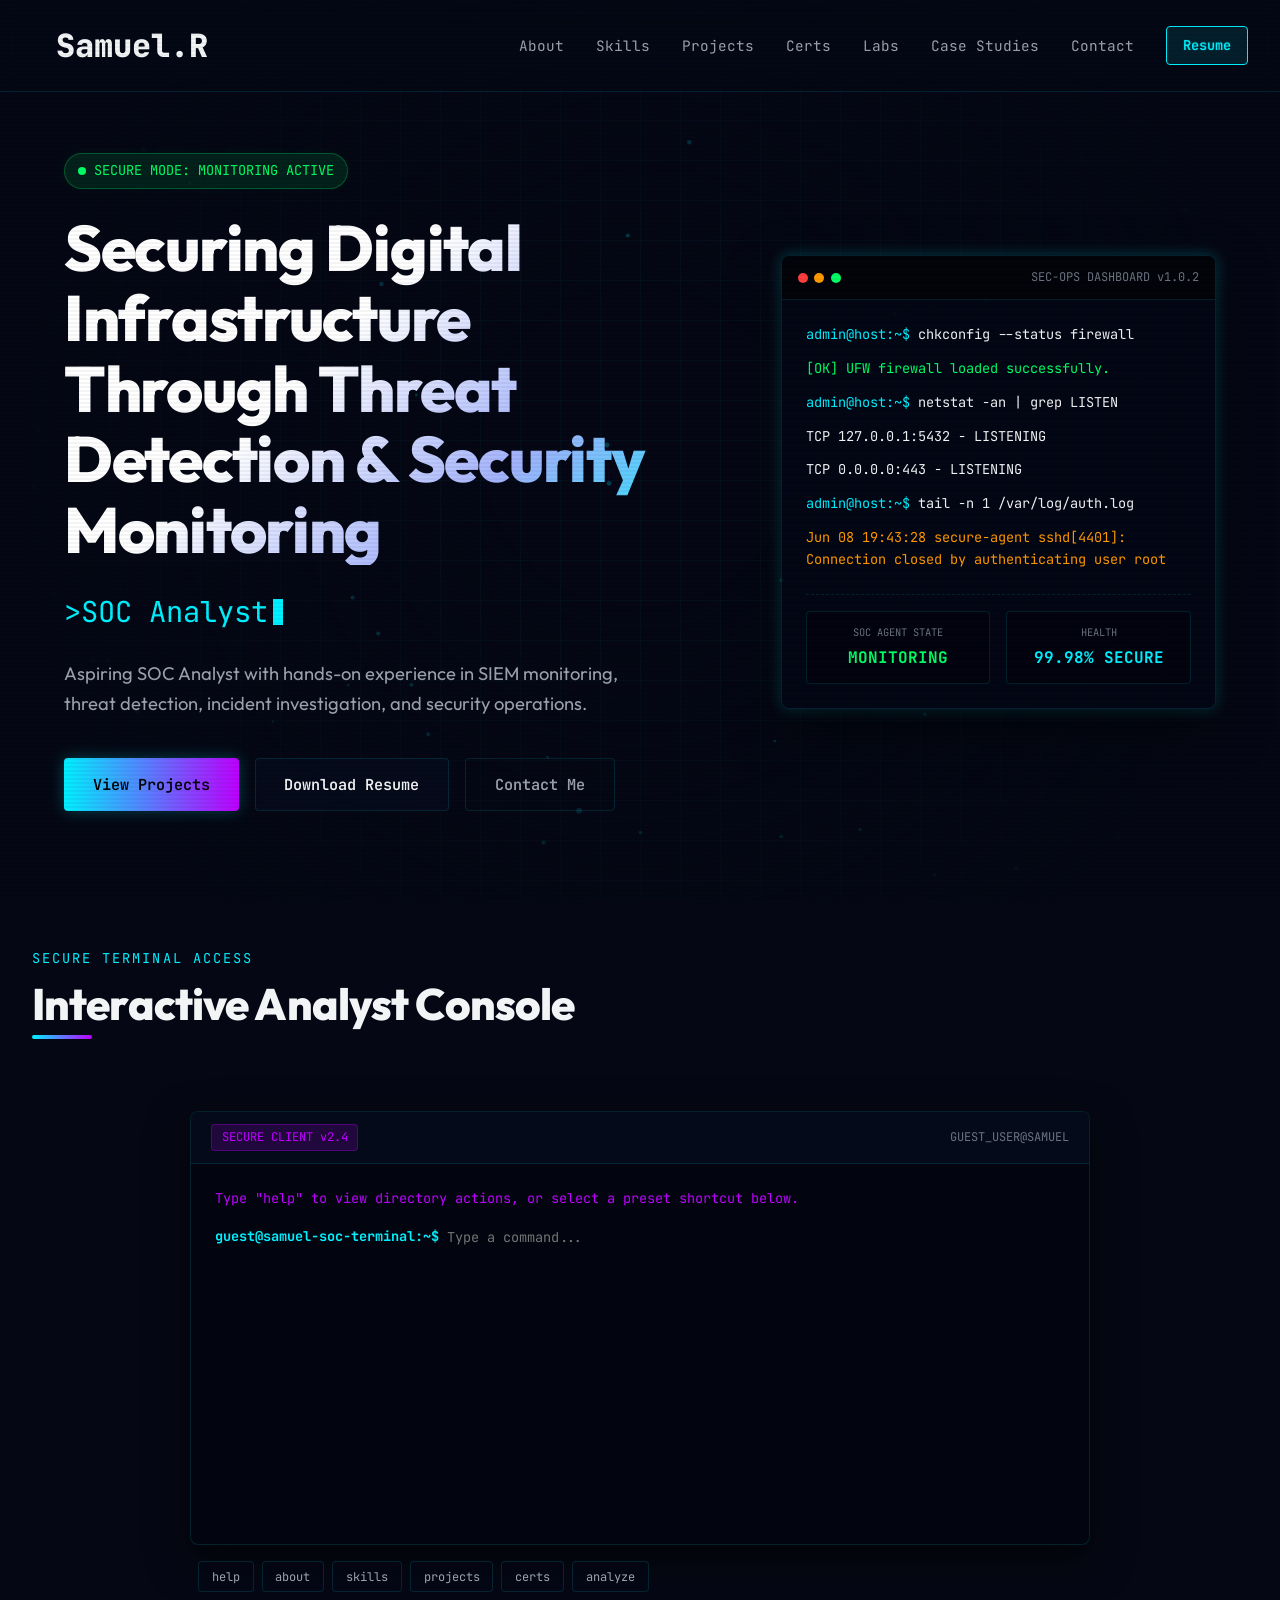
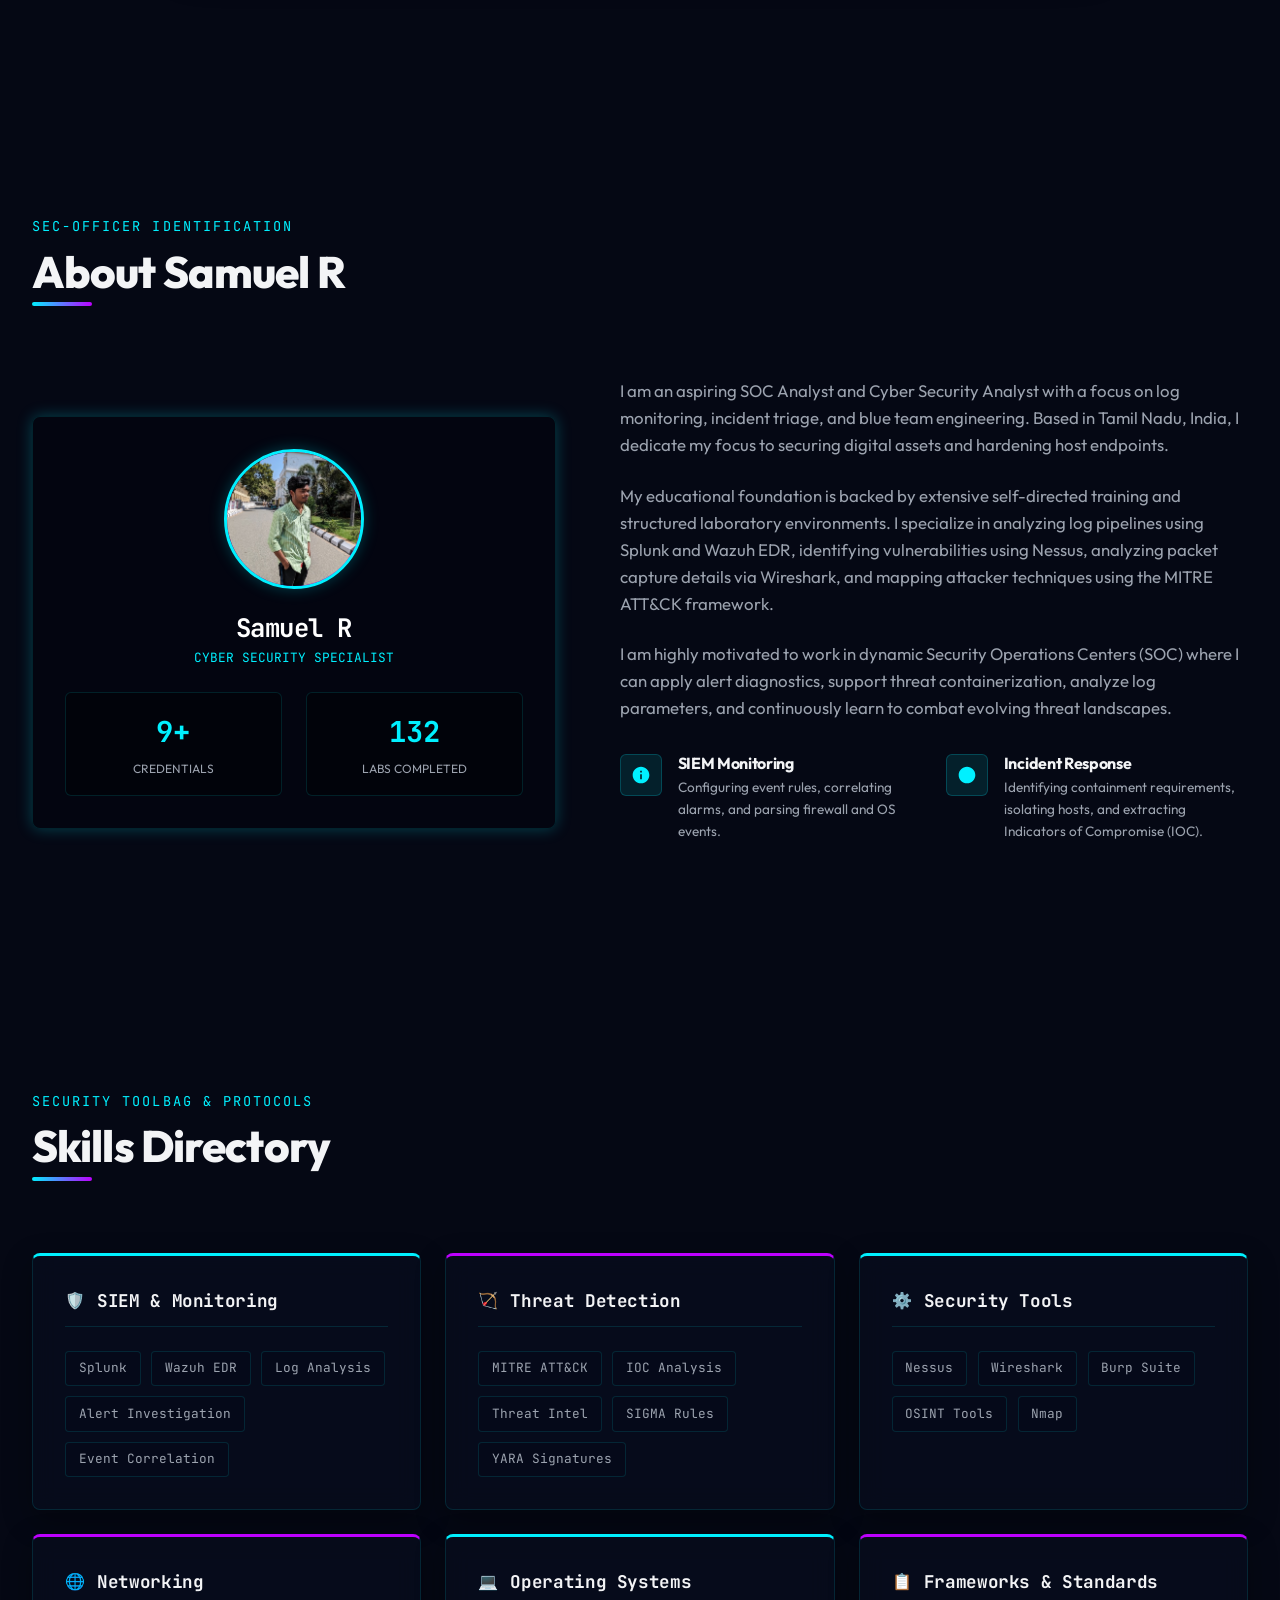
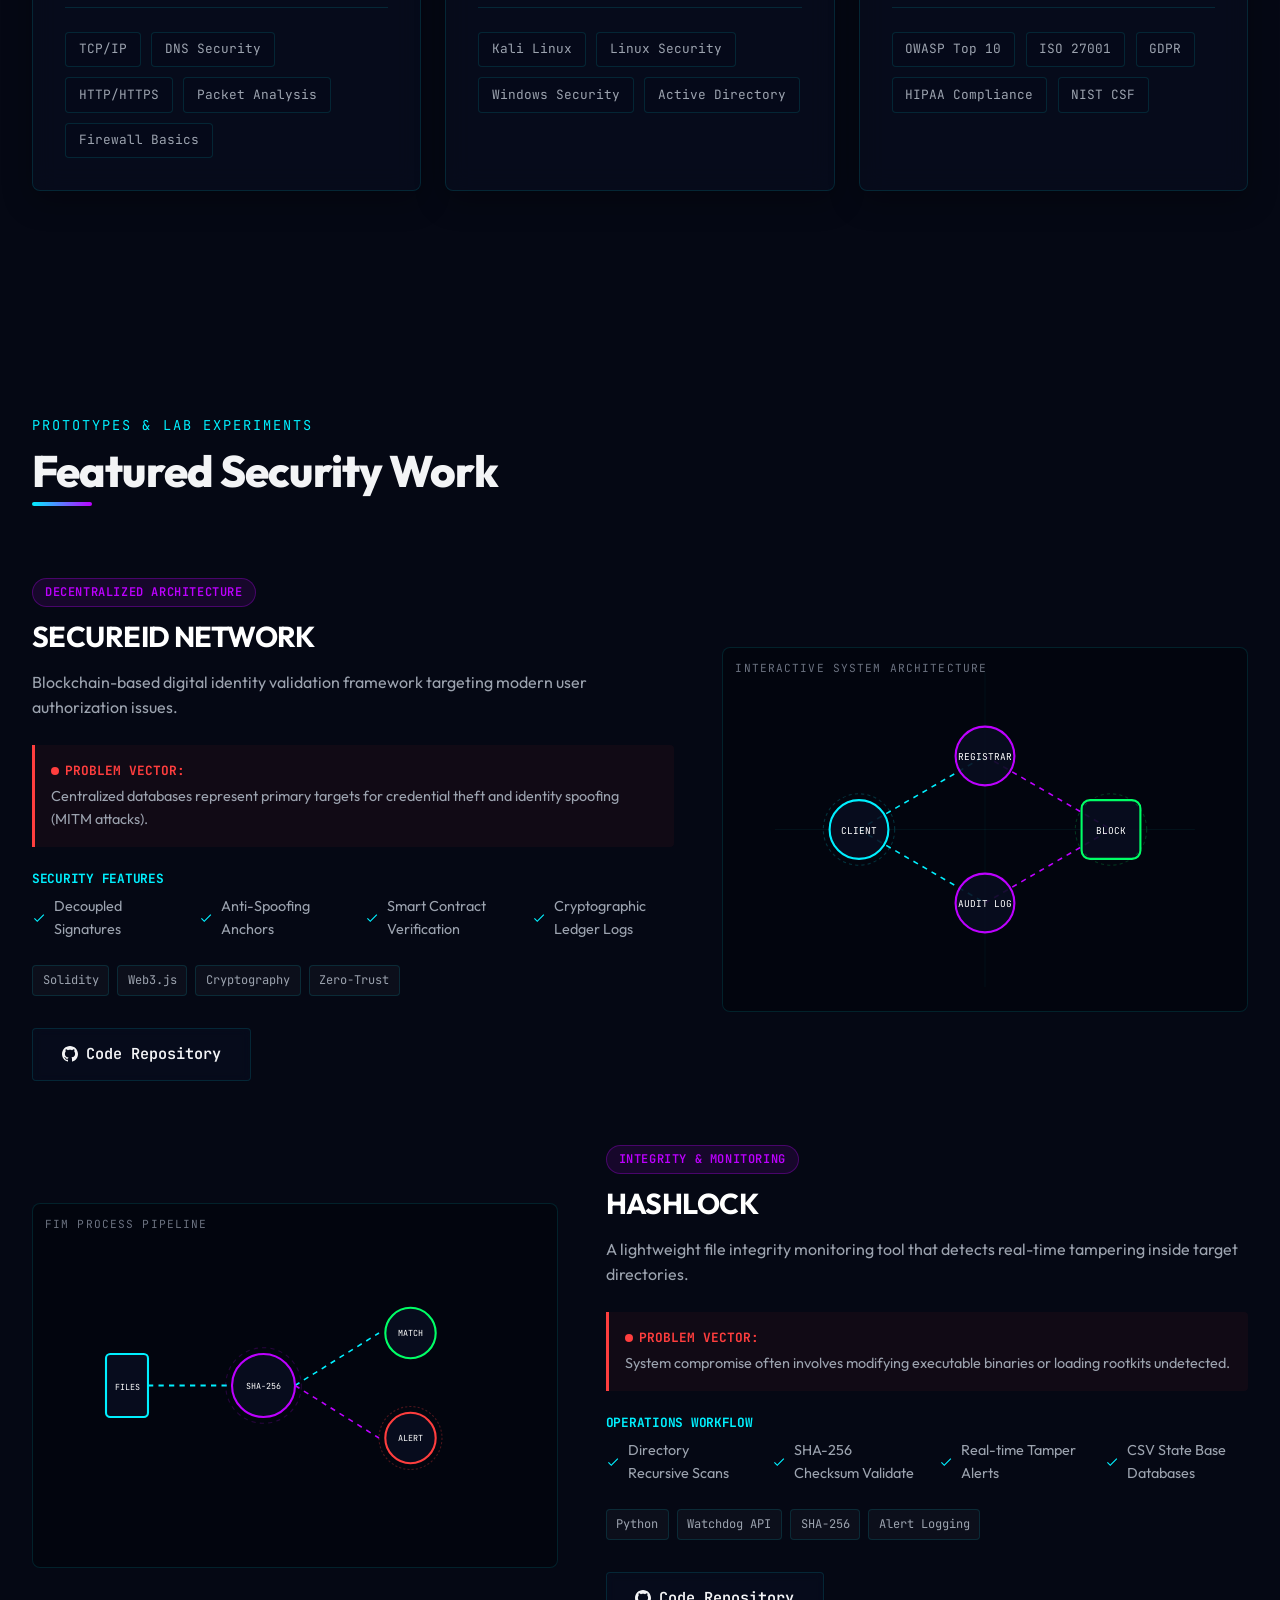
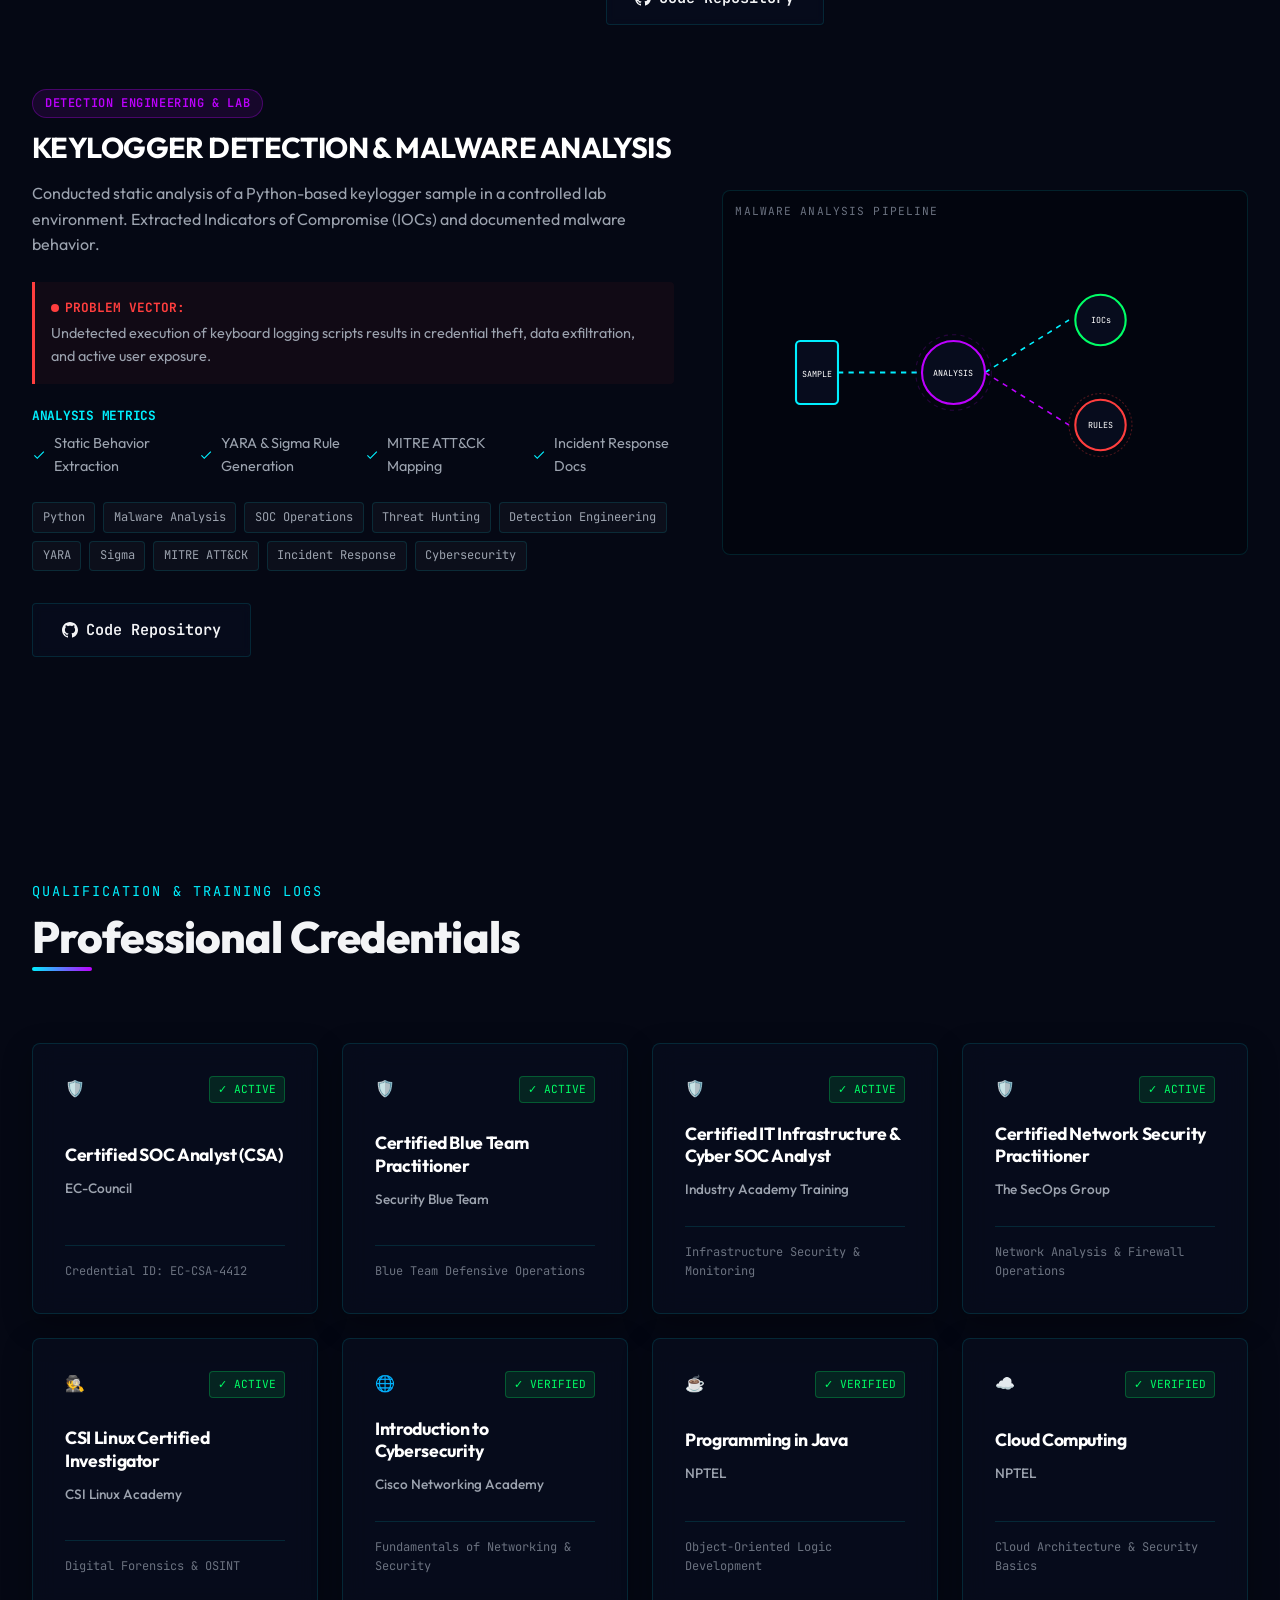
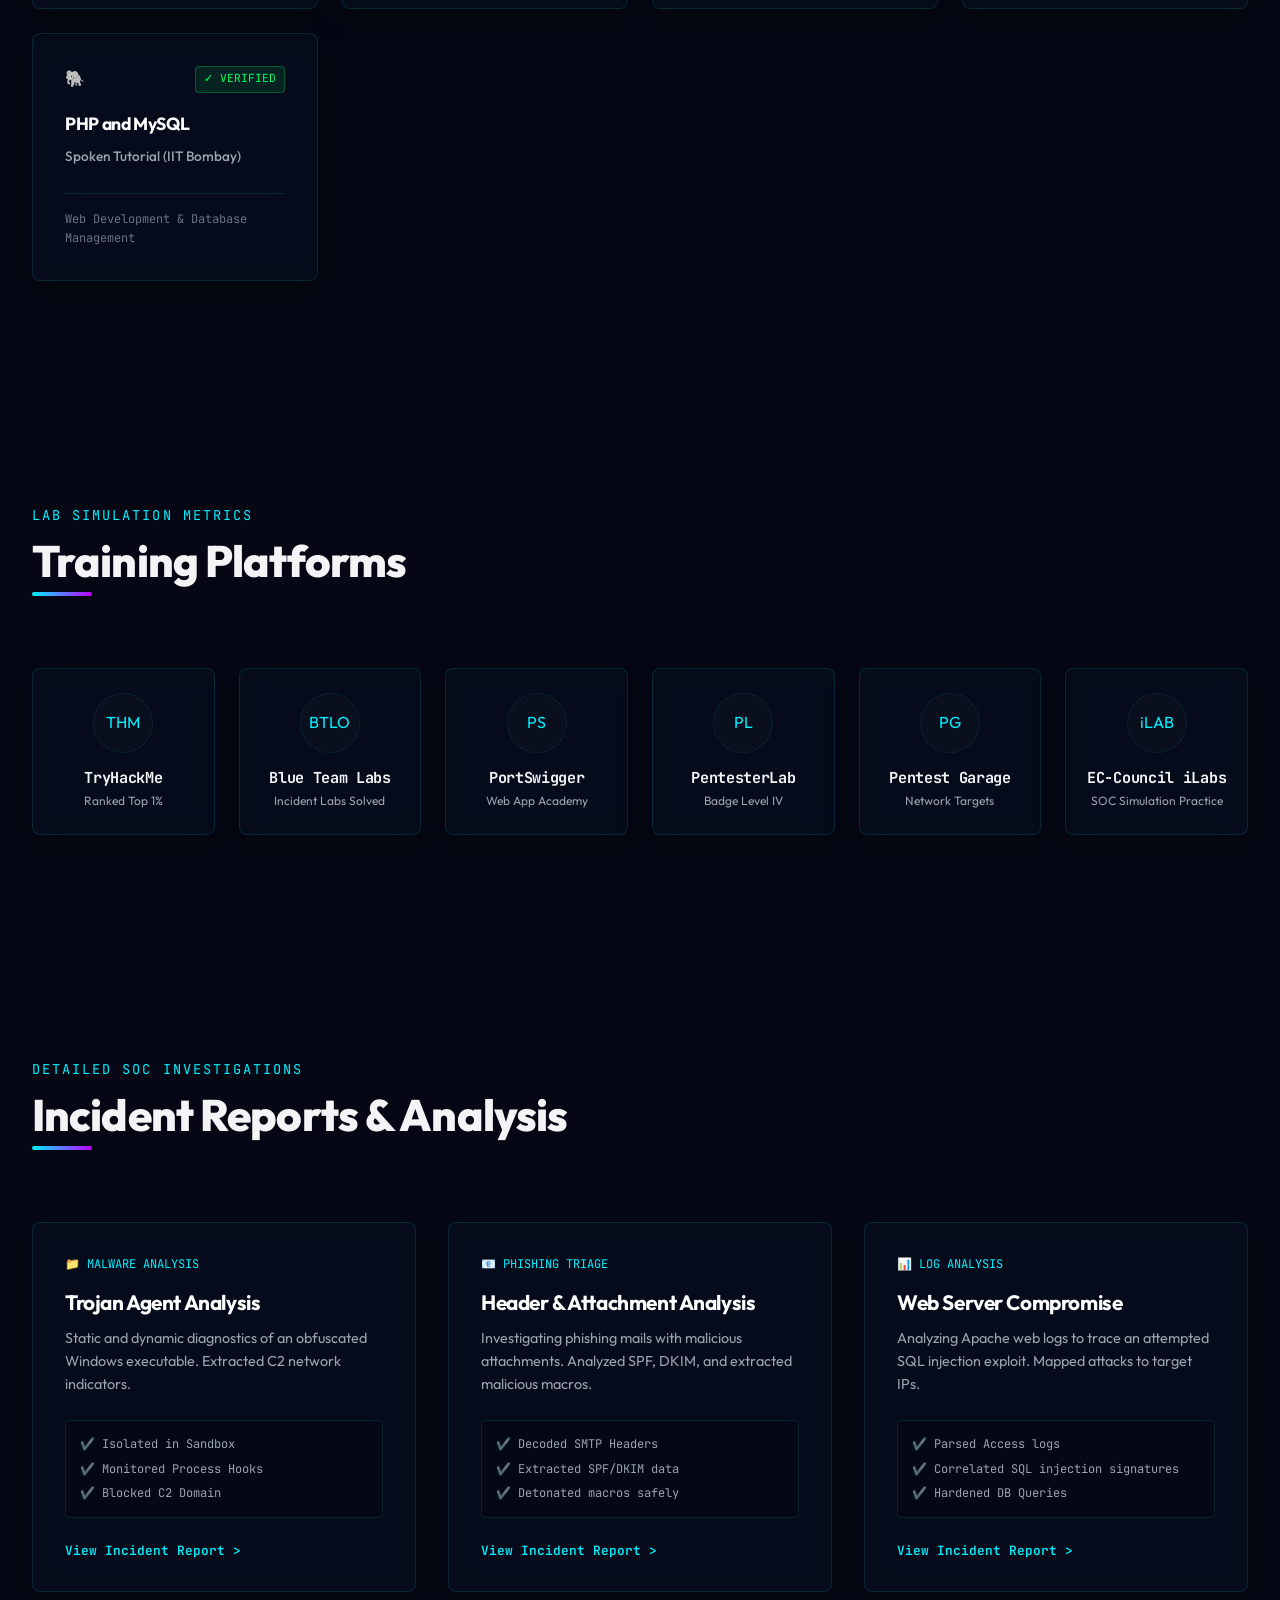
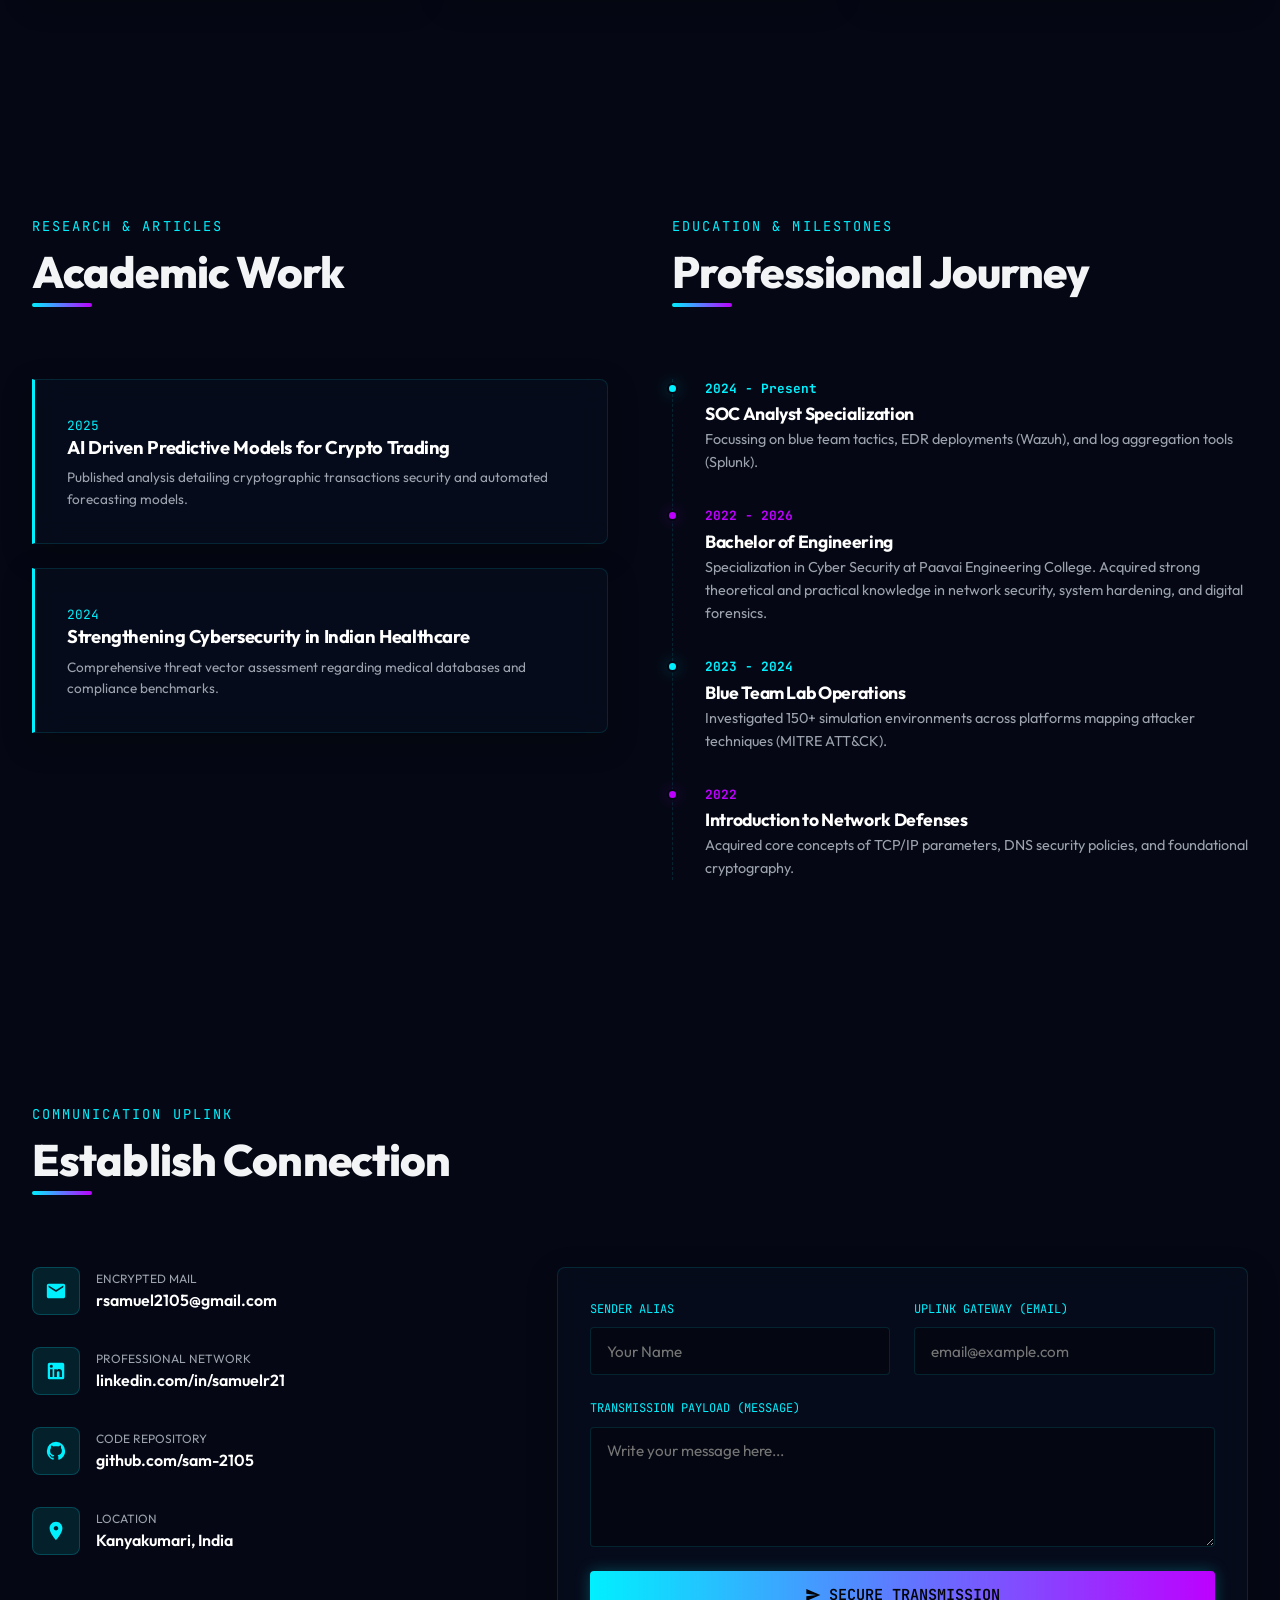
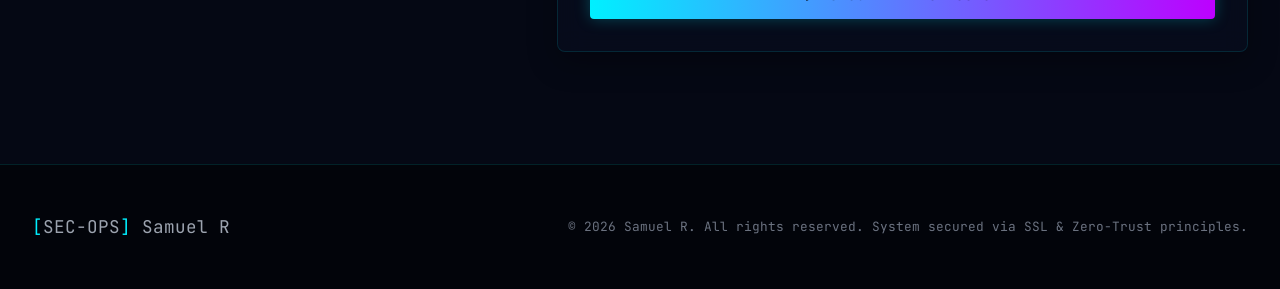
==== commit ad3057fd: "Add Keylogger Detection & Malware Analysis Lab project to portfolio" ====
--- a/index.html
+++ b/index.html
@@ -172,7 +172,8 @@
         <div class="about-grid">
             <div class="about-graphic">
                 <div class="profile-avatar">
-                    <img src="profile.jpg" alt="Samuel R" style="width: 100%; height: 100%; object-fit: cover; border-radius: 50%;">
+                    <img src="profile.jpg" alt="Samuel R"
+                        style="width: 100%; height: 100%; object-fit: cover; border-radius: 50%;">
                 </div>
                 <h3 style="font-family: var(--font-mono); font-size: 1.6rem; color: #fff; margin-bottom: 0.25rem;">
                     Samuel R</h3>
@@ -597,6 +598,132 @@
                     </svg>
                 </div>
             </div>
+
+            <!-- Project 3: Keylogger Detection & Malware Analysis Lab -->
+            <div class="project-card" id="project-keylogger-analysis">
+                <div class="project-info-wrap">
+                    <span class="project-tag">DETECTION ENGINEERING & LAB</span>
+                    <h3 class="project-name">KEYLOGGER DETECTION & MALWARE ANALYSIS</h3>
+                    <div class="project-desc-text">
+                        Conducted static analysis of a Python-based keylogger sample in a controlled lab environment.
+                        Extracted Indicators of Compromise (IOCs) and documented malware behavior.
+                    </div>
+
+                    <div class="project-problem">
+                        <div class="project-problem-label">
+                            <span class="hero-pulse" style="background:var(--red); animation:none;"></span>
+                            PROBLEM VECTOR:
+                        </div>
+                        <div class="project-problem-desc">
+                            Undetected execution of keyboard logging scripts results in credential theft, data
+                            exfiltration, and active user exposure.
+                        </div>
+                    </div>
+
+                    <div class="project-specs">
+                        <h4 class="specs-title">Analysis Metrics</h4>
+                        <div class="specs-list">
+                            <div class="specs-item">
+                                <svg width="14" height="14" fill="currentColor" viewBox="0 0 24 24">
+                                    <path d="M9 16.17L4.83 12l-1.42 1.41L9 19 21 7l-1.41-1.41z" />
+                                </svg>
+                                Static Behavior Extraction
+                            </div>
+                            <div class="specs-item">
+                                <svg width="14" height="14" fill="currentColor" viewBox="0 0 24 24">
+                                    <path d="M9 16.17L4.83 12l-1.42 1.41L9 19 21 7l-1.41-1.41z" />
+                                </svg>
+                                YARA & Sigma Rule Generation
+                            </div>
+                            <div class="specs-item">
+                                <svg width="14" height="14" fill="currentColor" viewBox="0 0 24 24">
+                                    <path d="M9 16.17L4.83 12l-1.42 1.41L9 19 21 7l-1.41-1.41z" />
+                                </svg>
+                                MITRE ATT&CK Mapping
+                            </div>
+                            <div class="specs-item">
+                                <svg width="14" height="14" fill="currentColor" viewBox="0 0 24 24">
+                                    <path d="M9 16.17L4.83 12l-1.42 1.41L9 19 21 7l-1.41-1.41z" />
+                                </svg>
+                                Incident Response Docs
+                            </div>
+                        </div>
+                    </div>
+
+                    <div class="project-tech">
+                        <span class="tech-badge">Python</span>
+                        <span class="tech-badge">Malware Analysis</span>
+                        <span class="tech-badge">SOC Operations</span>
+                        <span class="tech-badge">Threat Hunting</span>
+                        <span class="tech-badge">Detection Engineering</span>
+                        <span class="tech-badge">YARA</span>
+                        <span class="tech-badge">Sigma</span>
+                        <span class="tech-badge">MITRE ATT&CK</span>
+                        <span class="tech-badge">Incident Response</span>
+                        <span class="tech-badge">Cybersecurity</span>
+                    </div>
+
+                    <a href="https://github.com/sam-2105/Keylogger-Detection-Lab.git" class="btn btn-secondary"
+                        target="_blank" id="btn-keylogger-git">
+                        <svg width="16" height="16" fill="currentColor" viewBox="0 0 24 24">
+                            <path
+                                d="M12 0c-6.626 0-12 5.373-12 12 0 5.302 3.438 9.8 8.207 11.387.599.111.793-.261.793-.577v-2.234c-3.338.726-4.033-1.416-4.033-1.416-.546-1.387-1.333-1.756-1.333-1.756-1.089-.745.083-.729.083-.729 1.205.084 1.839 1.237 1.839 1.237 1.07 1.834 2.807 1.304 3.492.997.107-.775.418-1.305.762-1.604-2.665-.305-5.467-1.334-5.467-5.931 0-1.311.469-2.381 1.236-3.221-.124-.303-.535-1.524.117-3.176 0 0 1.008-.322 3.301 1.23.957-.266 1.983-.399 3.003-.404 1.02.005 2.047.138 3.006.404 2.291-1.552 3.297-1.23 3.297-1.23.653 1.653.242 2.874.118 3.176.77.84 1.235 1.911 1.235 3.221 0 4.609-2.807 5.624-5.479 5.921.43.372.823 1.102.823 2.222v3.293c0 .319.192.694.801.576 4.765-1.589 8.199-6.086 8.199-11.386 0-6.627-5.373-12-12-12z" />
+                        </svg>
+                        Code Repository
+                    </a>
+                </div>
+
+                <div class="project-visual">
+                    <span class="project-visual-label">Malware Analysis Pipeline</span>
+                    <!-- Keylogger SVG workflow -->
+                    <svg viewBox="0 0 400 300" class="interactive-svg-diag">
+                        <!-- Connectors with animation -->
+                        <path d="M 60 150 L 140 150" stroke="var(--cyan)" stroke-width="2" class="svg-connector" />
+                        <path d="M 200 150 L 280 100" stroke="var(--cyan)" stroke-width="1.5" class="svg-connector" />
+                        <path d="M 200 150 L 280 200" stroke="var(--purple)" stroke-width="1.5" class="svg-connector" />
+
+                        <!-- Node 1: Keylogger Sample -->
+                        <g class="svg-node"
+                            data-info="Isolated Sandbox: Run keylogger sample safely to monitor keystroke hooks, file access, and process activity.">
+                            <rect x="20" y="120" width="40" height="60" rx="4" fill="rgba(8, 14, 32, 0.9)"
+                                stroke="var(--cyan)" stroke-width="2" />
+                            <text x="40" y="154" font-family="var(--font-mono)" font-size="8" fill="#fff"
+                                text-anchor="middle">SAMPLE</text>
+                        </g>
+
+                        <!-- Node 2: Static & Dynamic Analysis -->
+                        <g class="svg-node"
+                            data-info="Behavior Triage: Extract keystroke logging APIs (e.g., pynput, keyboard, WinAPI) and exfiltration endpoints.">
+                            <circle cx="170" cy="150" r="30" fill="rgba(8, 14, 32, 0.9)" stroke="var(--purple)"
+                                stroke-width="2" />
+                            <text x="170" y="153" font-family="var(--font-mono)" font-size="8" fill="#fff"
+                                text-anchor="middle">ANALYSIS</text>
+                            <circle cx="170" cy="150" r="36" fill="none" stroke="rgba(189, 0, 255, 0.2)"
+                                stroke-dasharray="4" />
+                        </g>
+
+                        <!-- Node 3: Indicators of Compromise -->
+                        <g class="svg-node"
+                            data-info="IOC & Attack Mapping: Identify file hashes, log target locations, and map tactics to MITRE ATT&CK.">
+                            <circle cx="310" cy="100" r="24" fill="rgba(8, 14, 32, 0.9)" stroke="var(--green)"
+                                stroke-width="2" />
+                            <text x="310" y="103" font-family="var(--font-mono)" font-size="8" fill="#fff"
+                                text-anchor="middle">IOCs</text>
+                        </g>
+
+                        <!-- Node 4: YARA & Sigma Rules -->
+                        <g class="svg-node"
+                            data-info="Detection Engineering: Develop YARA rules for memory scanning and Sigma rules for SIEM event log correlation.">
+                            <circle cx="310" cy="200" r="24" fill="rgba(8, 14, 32, 0.9)" stroke="var(--red)"
+                                stroke-width="2" />
+                            <text x="310" y="203" font-family="var(--font-mono)" font-size="8" fill="#fff"
+                                text-anchor="middle">RULES</text>
+                            <circle cx="310" cy="200" r="30" fill="none" stroke="rgba(255, 62, 62, 0.3)"
+                                stroke-dasharray="2" />
+                        </g>
+                    </svg>
+                </div>
+            </div>
         </div>
     </section>
 
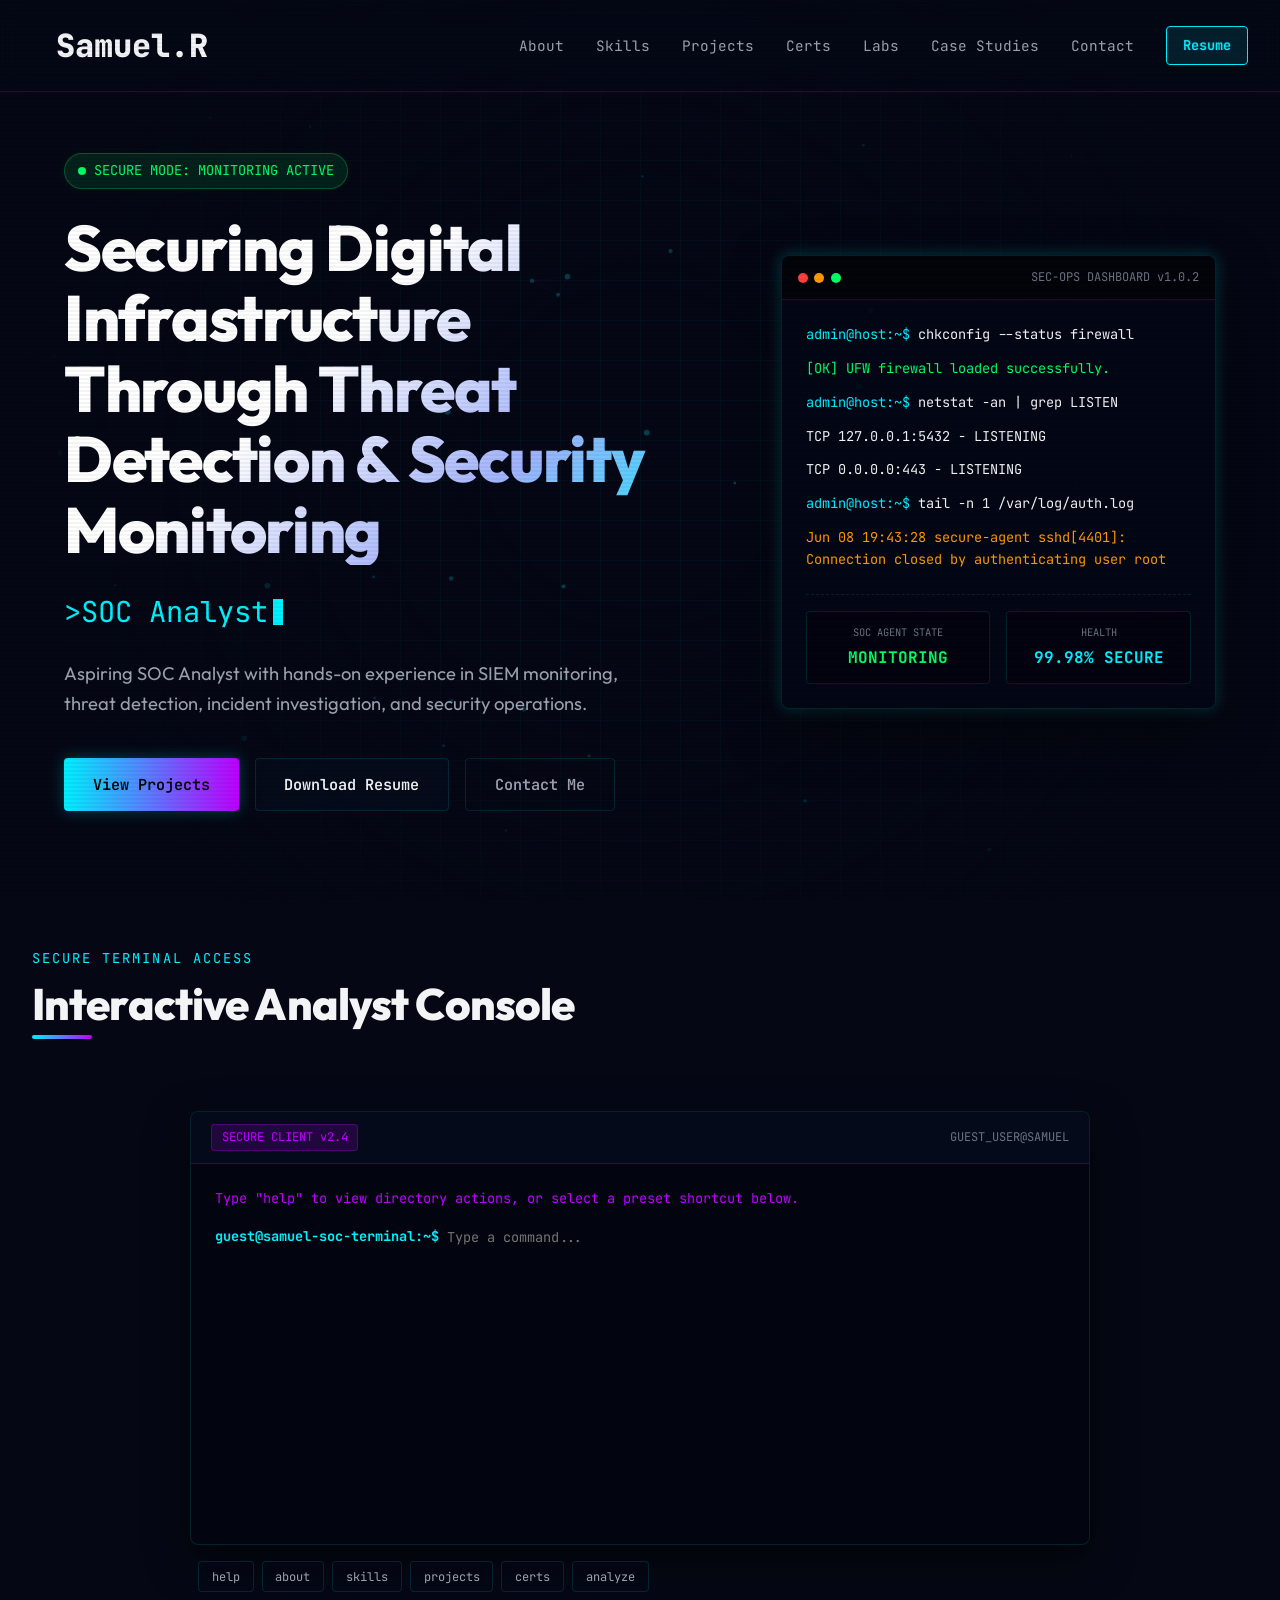
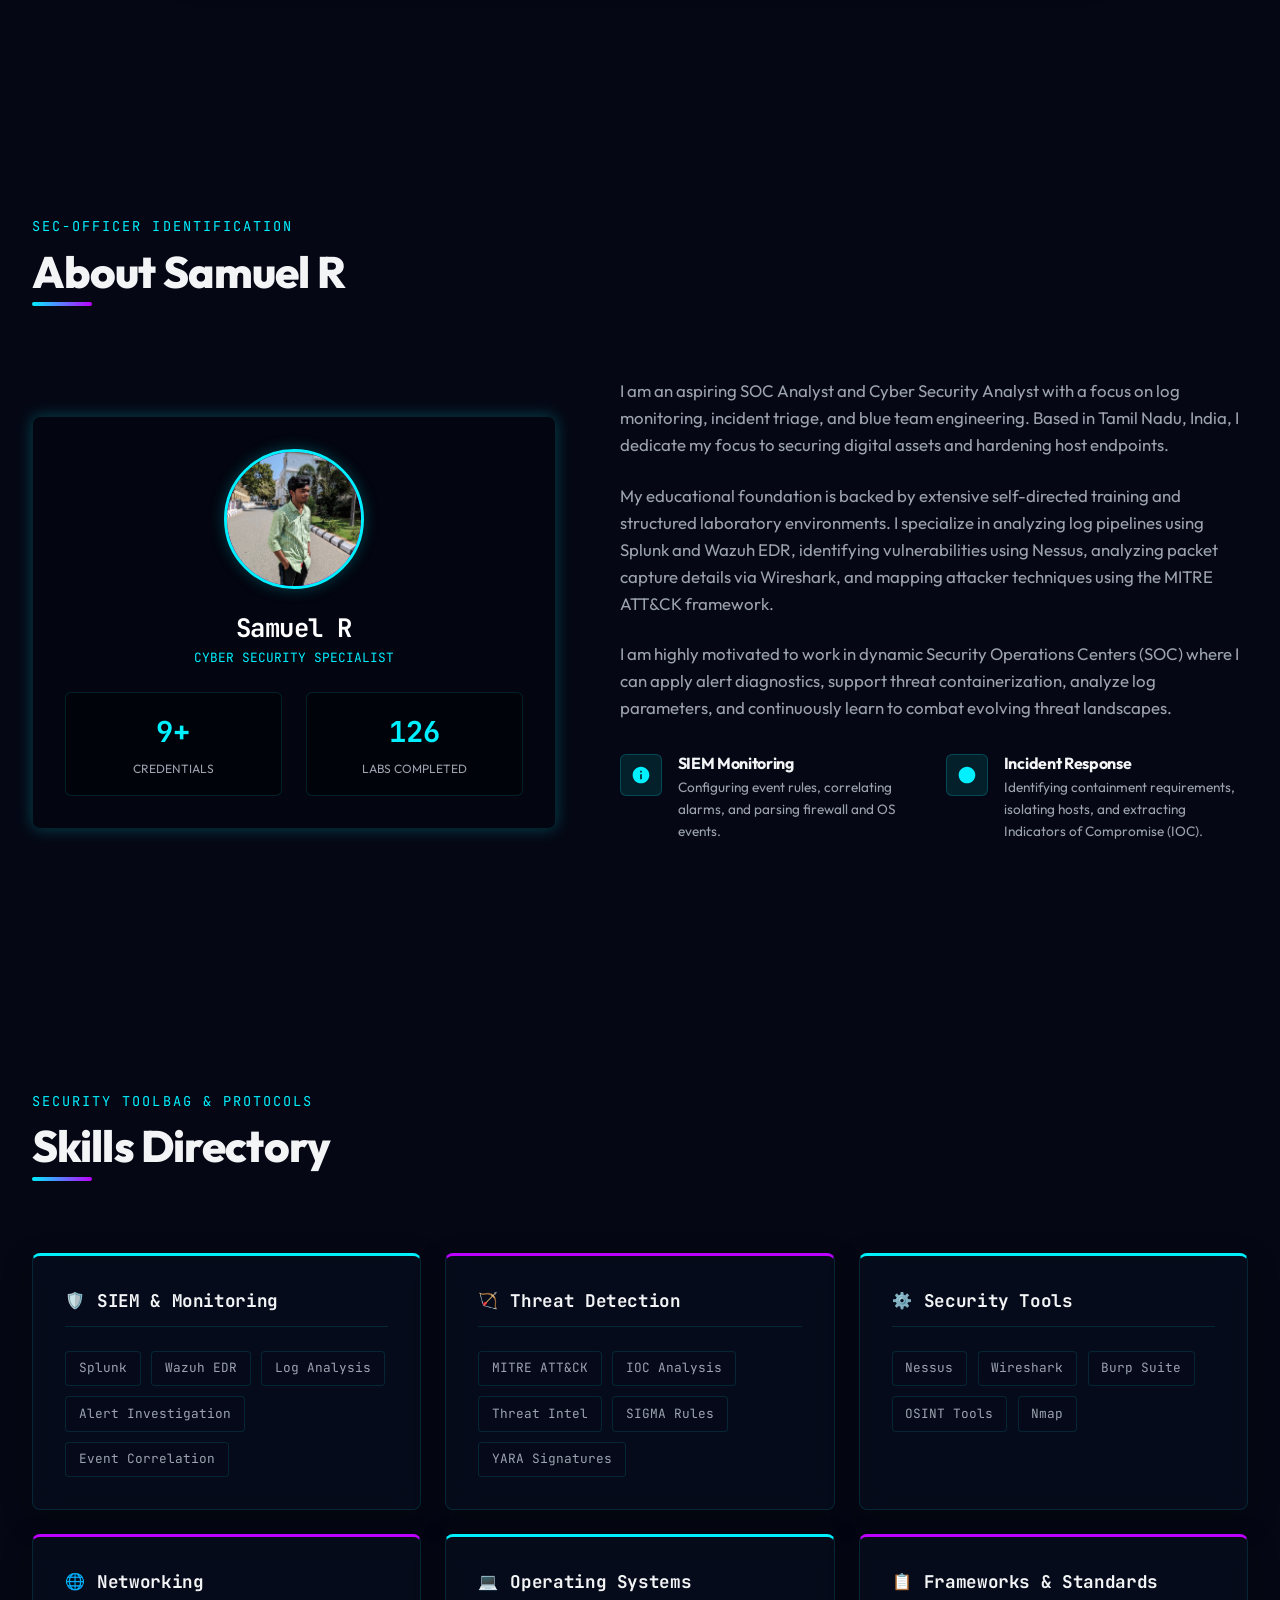
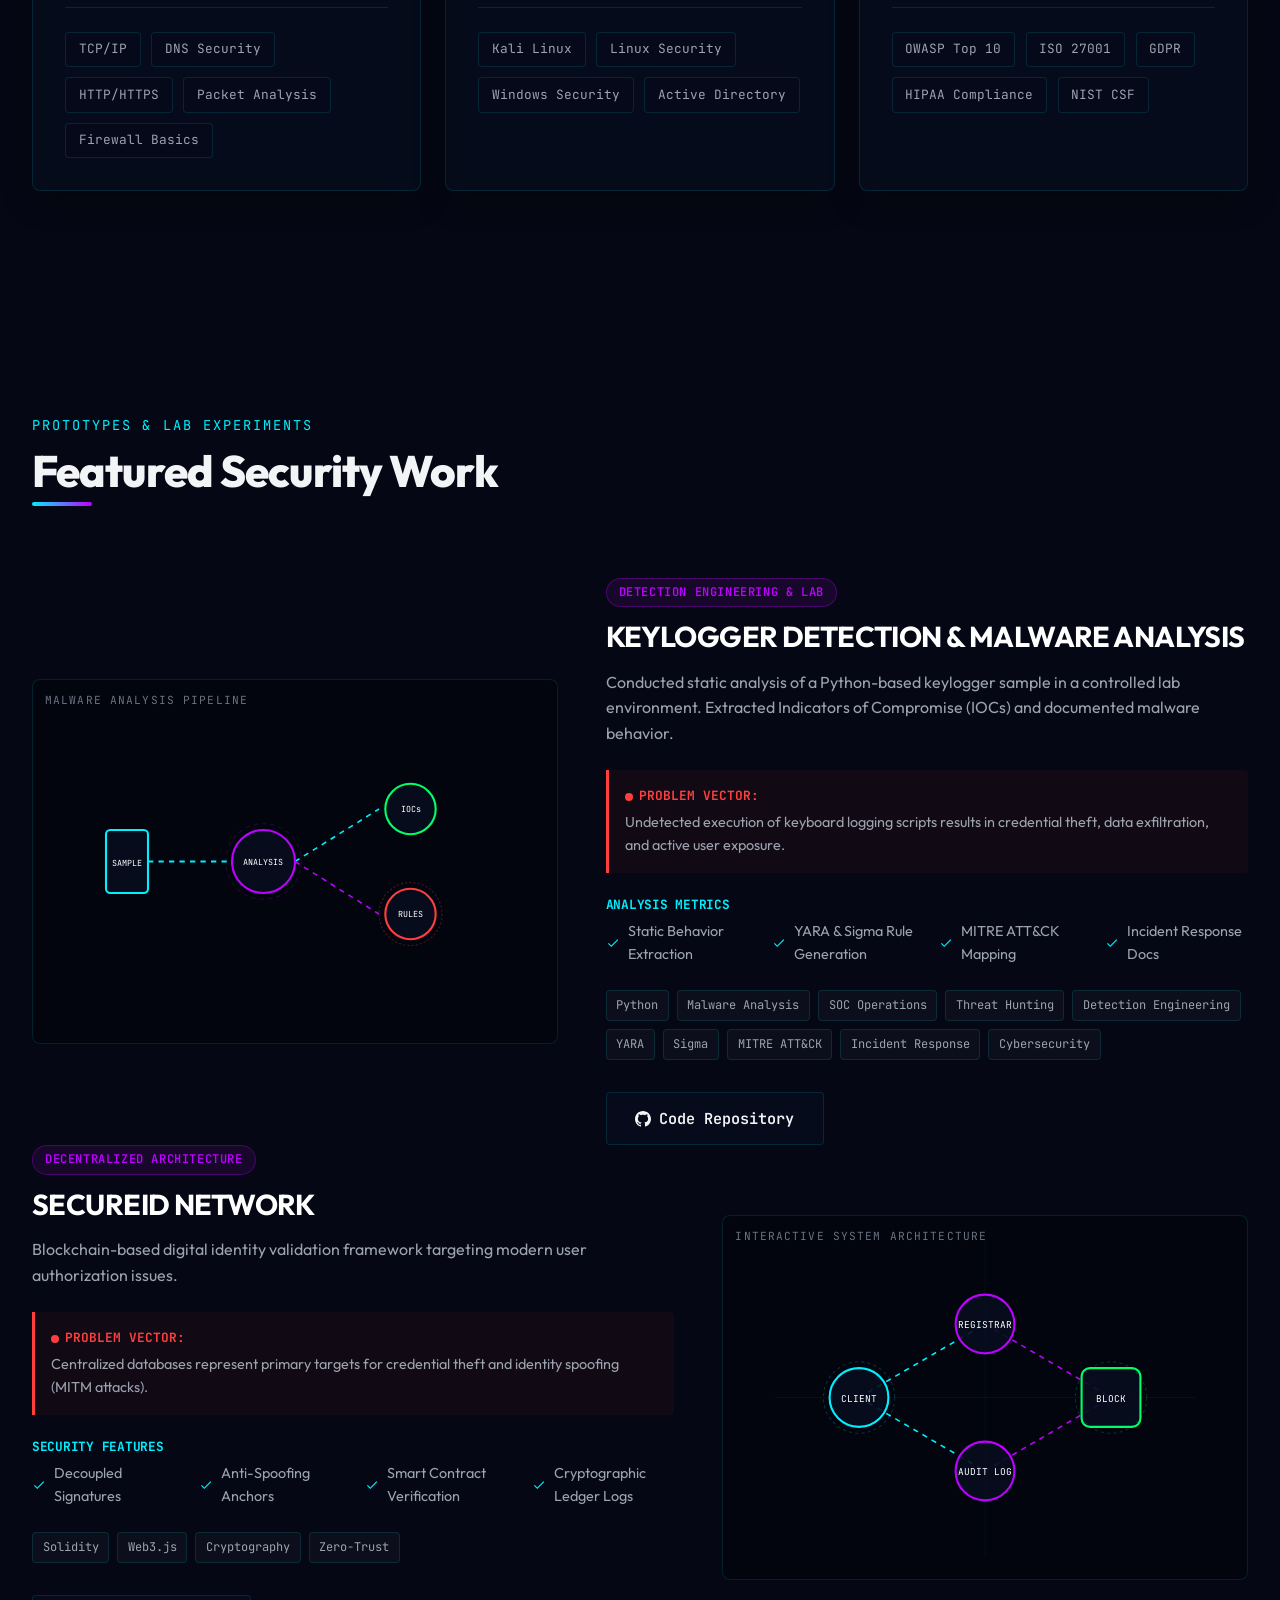
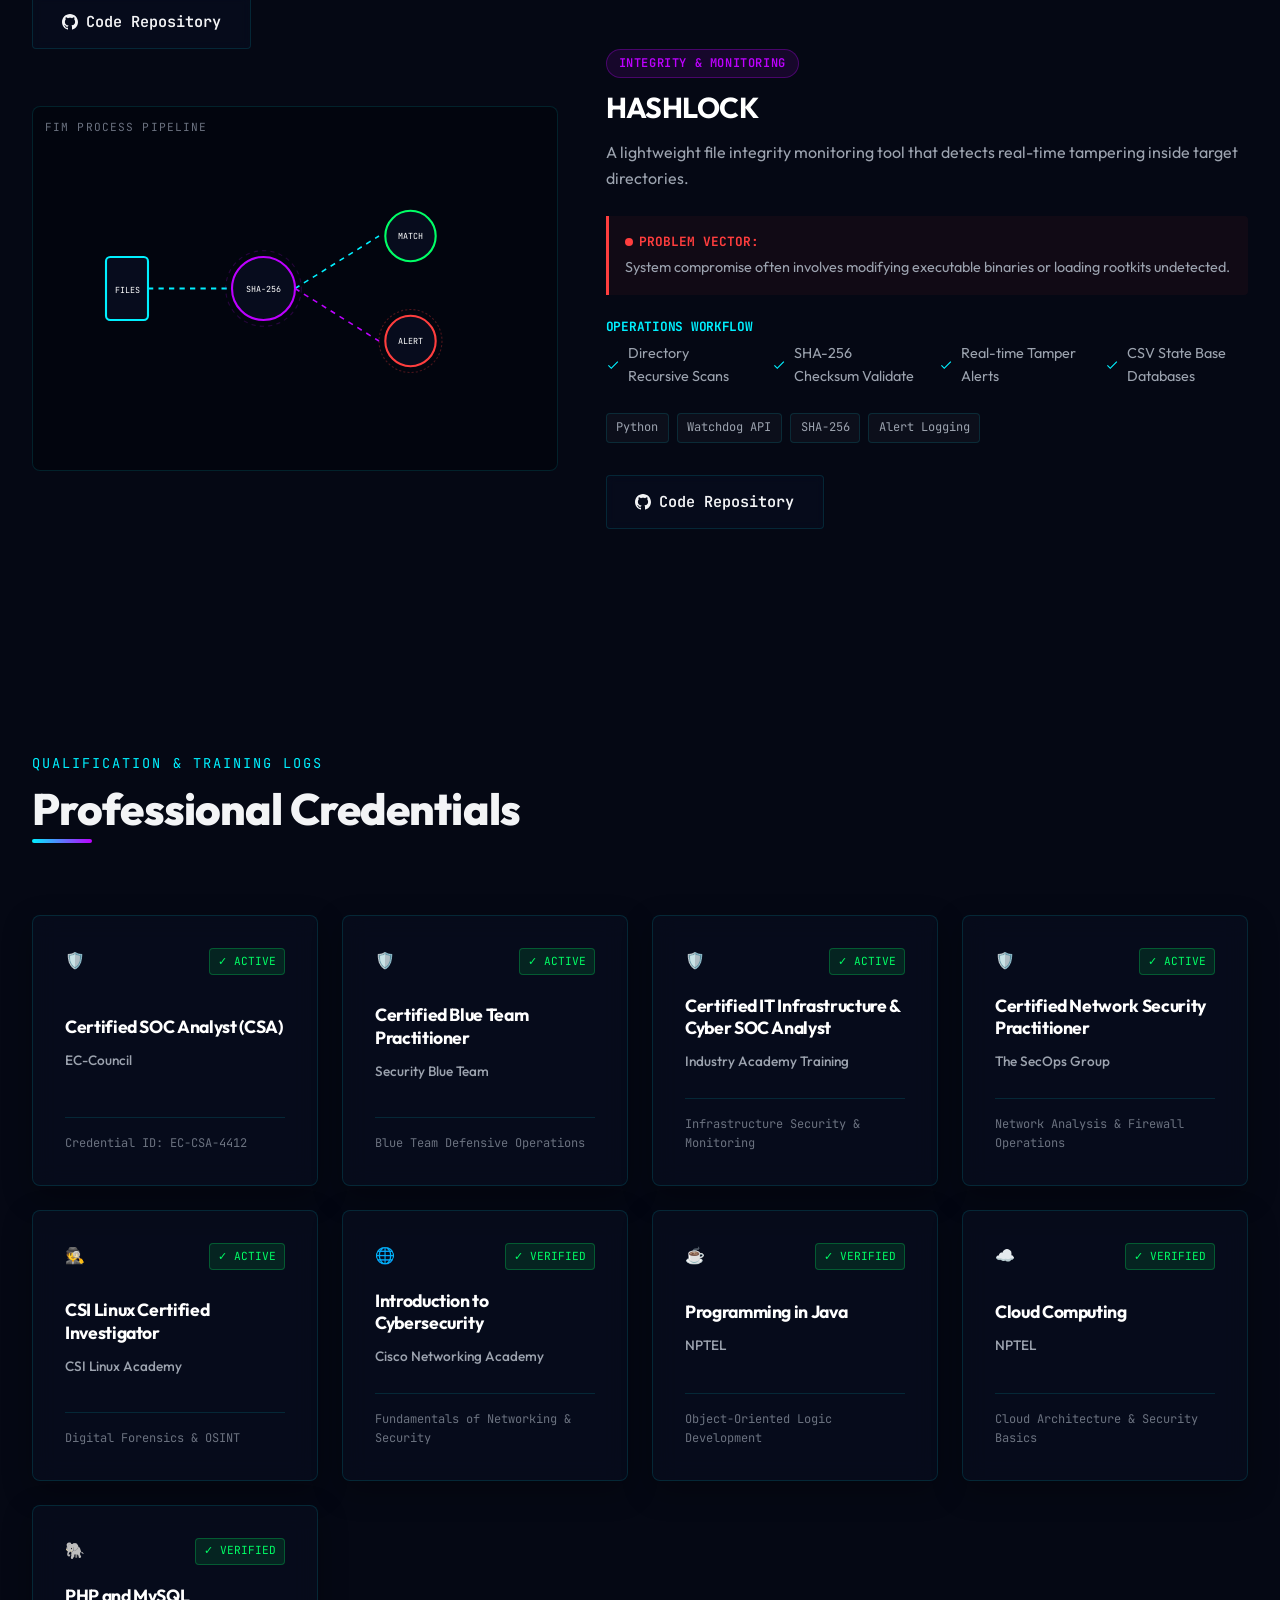
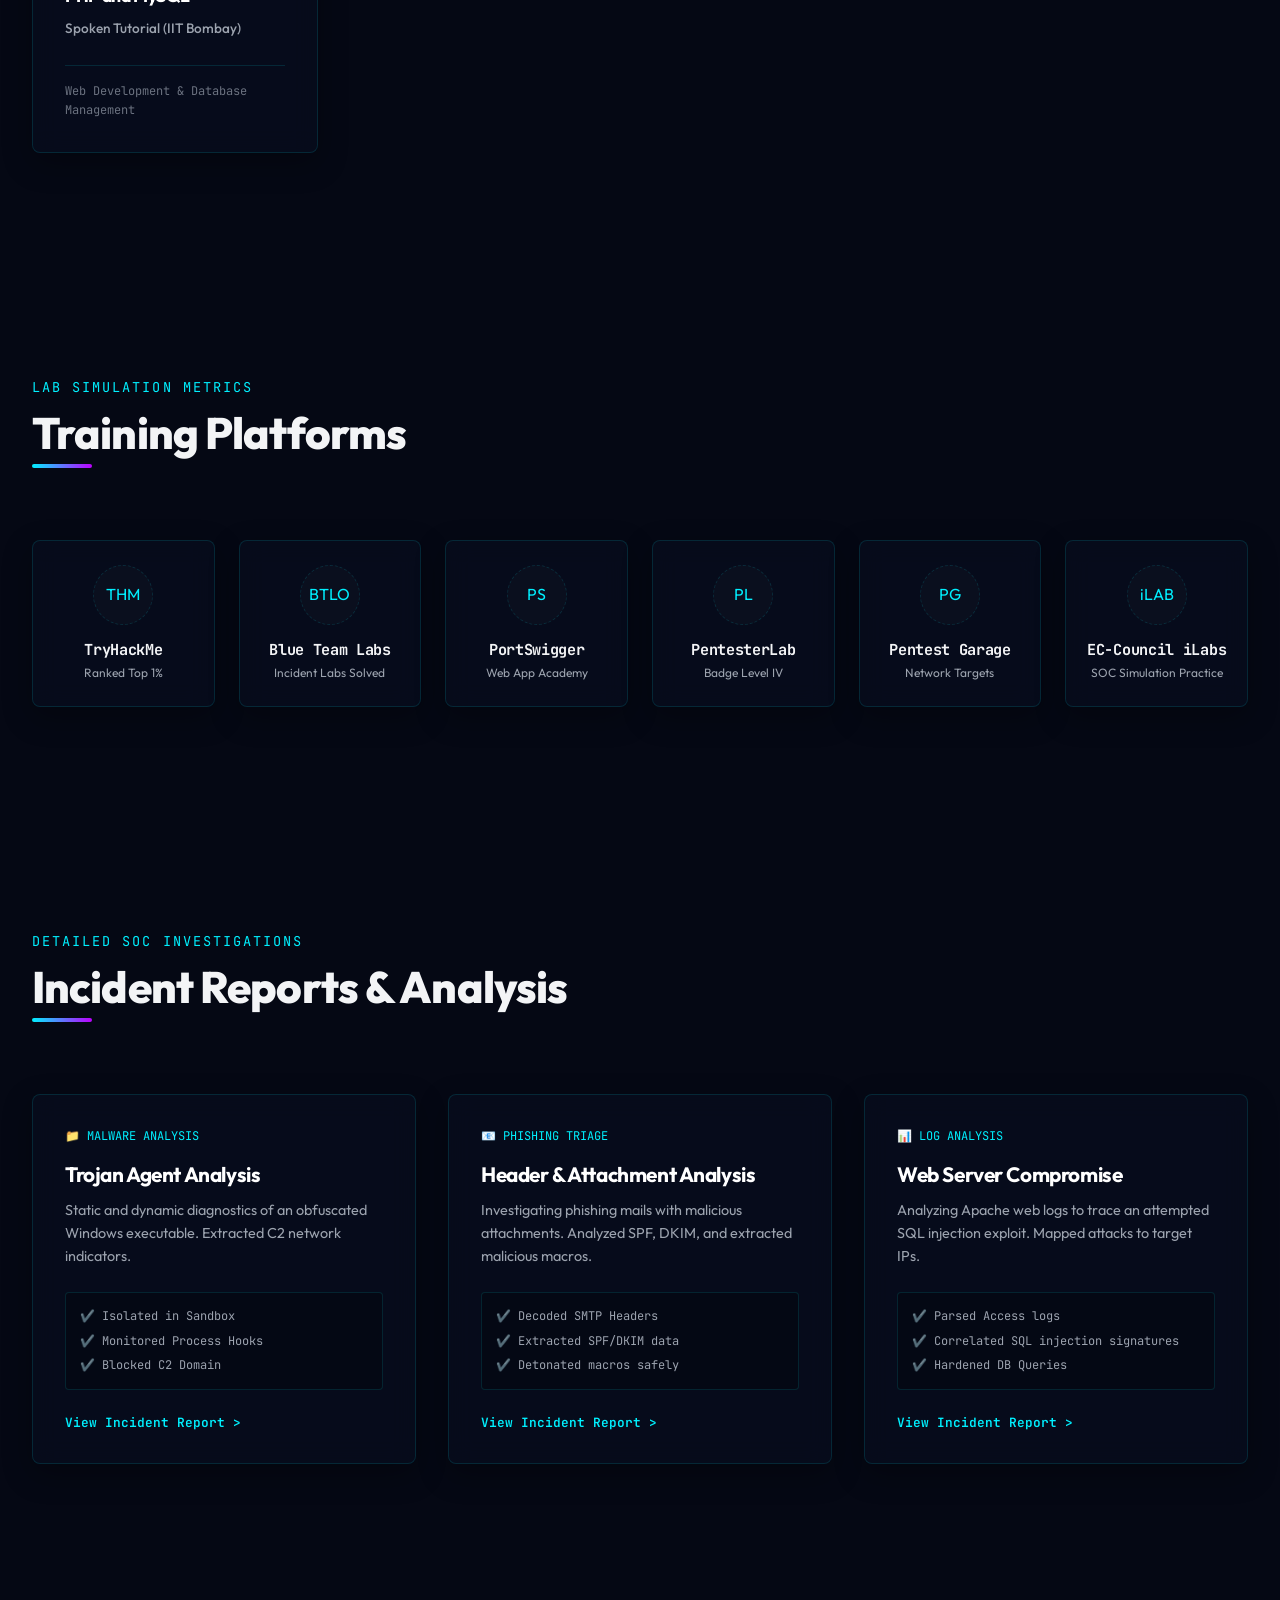
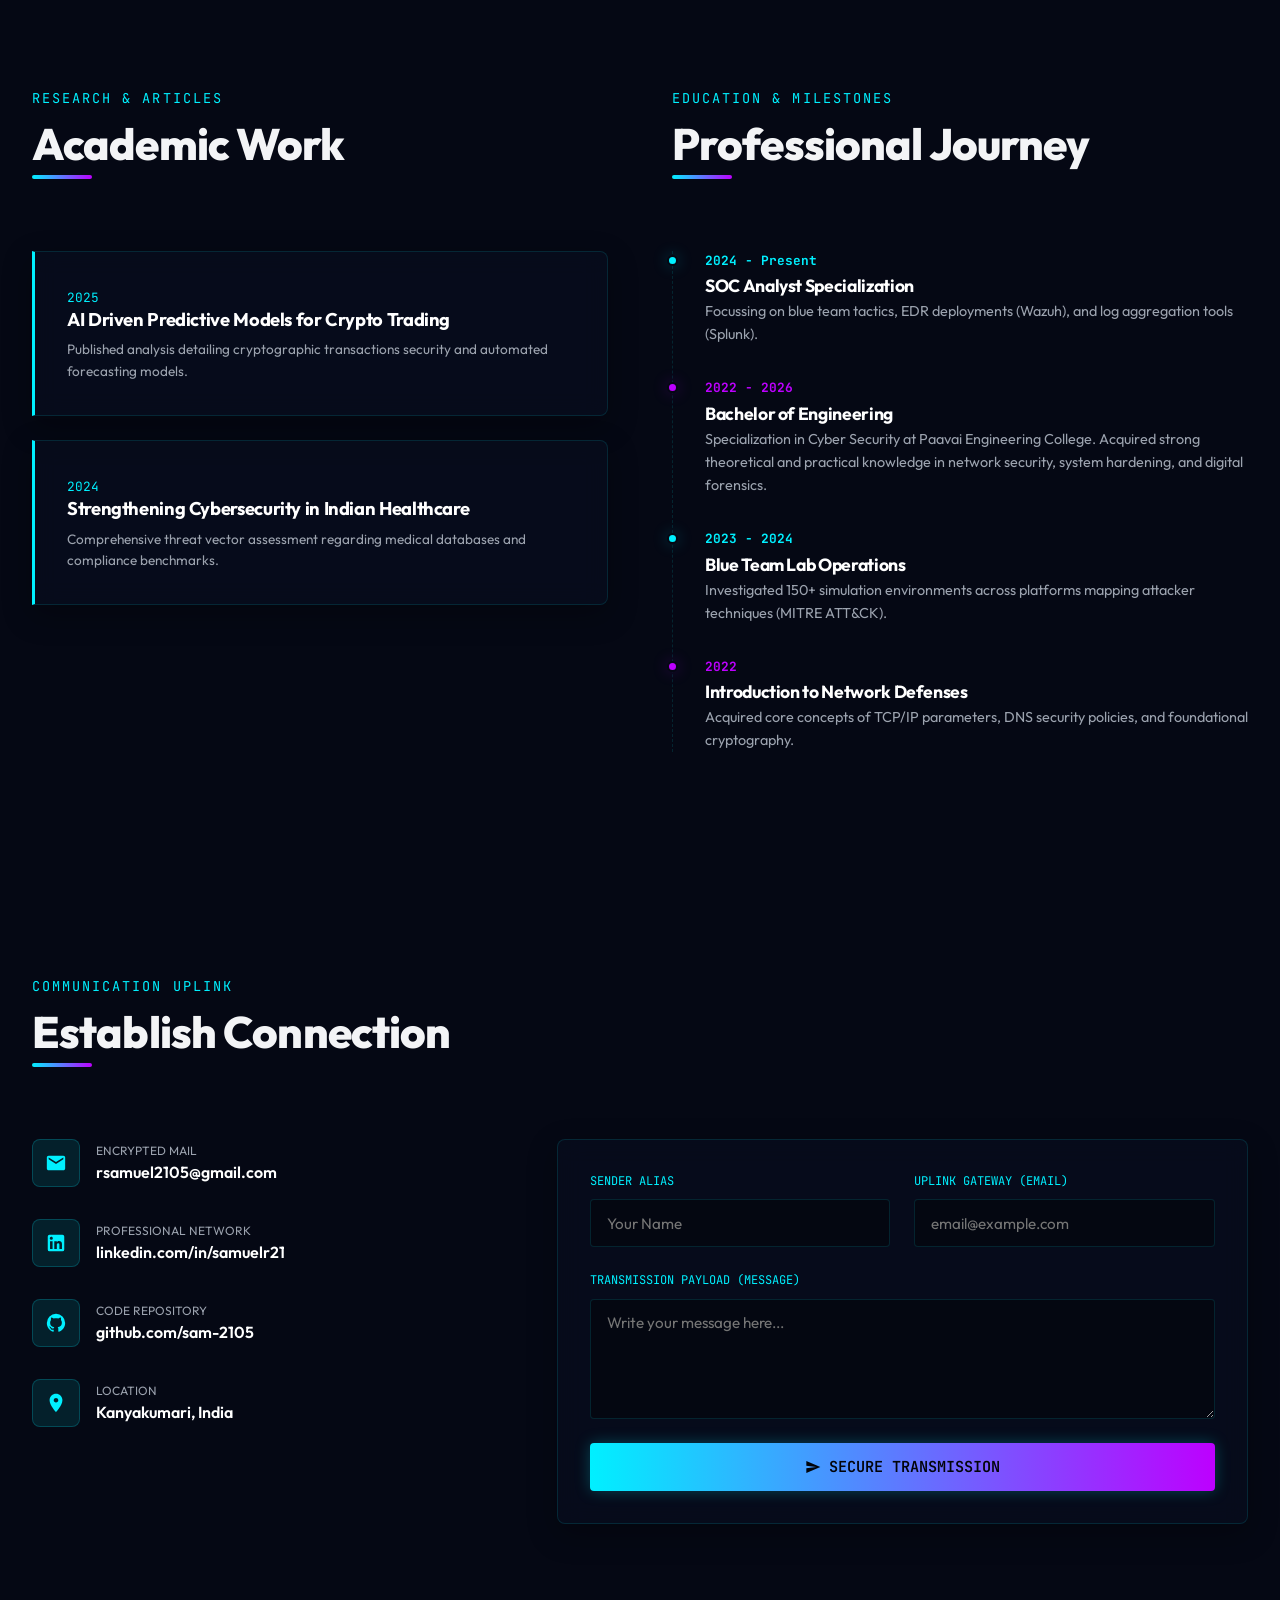
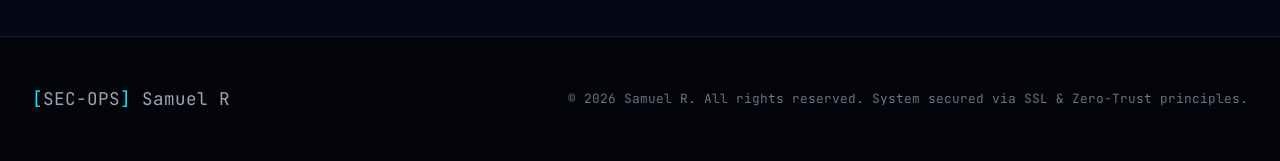
==== commit 1da5b047: "Position Keylogger project first on index.html and script.js" ====
--- a/index.html
+++ b/index.html
@@ -350,8 +350,133 @@
             <h2 class="sec-title" id="projects-section-heading">Featured Security Work</h2>
         </div>
 
-        <div class="projects-container">
-            <!-- Project 1: SecureID Network -->
+            <!-- Project 1: Keylogger Detection & Malware Analysis Lab -->
+            <div class="project-card" id="project-keylogger-analysis">
+                <div class="project-info-wrap">
+                    <span class="project-tag">DETECTION ENGINEERING & LAB</span>
+                    <h3 class="project-name">KEYLOGGER DETECTION & MALWARE ANALYSIS</h3>
+                    <div class="project-desc-text">
+                        Conducted static analysis of a Python-based keylogger sample in a controlled lab environment.
+                        Extracted Indicators of Compromise (IOCs) and documented malware behavior.
+                    </div>
+
+                    <div class="project-problem">
+                        <div class="project-problem-label">
+                            <span class="hero-pulse" style="background:var(--red); animation:none;"></span>
+                            PROBLEM VECTOR:
+                        </div>
+                        <div class="project-problem-desc">
+                            Undetected execution of keyboard logging scripts results in credential theft, data
+                            exfiltration, and active user exposure.
+                        </div>
+                    </div>
+
+                    <div class="project-specs">
+                        <h4 class="specs-title">Analysis Metrics</h4>
+                        <div class="specs-list">
+                            <div class="specs-item">
+                                <svg width="14" height="14" fill="currentColor" viewBox="0 0 24 24">
+                                    <path d="M9 16.17L4.83 12l-1.42 1.41L9 19 21 7l-1.41-1.41z" />
+                                </svg>
+                                Static Behavior Extraction
+                            </div>
+                            <div class="specs-item">
+                                <svg width="14" height="14" fill="currentColor" viewBox="0 0 24 24">
+                                    <path d="M9 16.17L4.83 12l-1.42 1.41L9 19 21 7l-1.41-1.41z" />
+                                </svg>
+                                YARA & Sigma Rule Generation
+                            </div>
+                            <div class="specs-item">
+                                <svg width="14" height="14" fill="currentColor" viewBox="0 0 24 24">
+                                    <path d="M9 16.17L4.83 12l-1.42 1.41L9 19 21 7l-1.41-1.41z" />
+                                </svg>
+                                MITRE ATT&CK Mapping
+                            </div>
+                            <div class="specs-item">
+                                <svg width="14" height="14" fill="currentColor" viewBox="0 0 24 24">
+                                    <path d="M9 16.17L4.83 12l-1.42 1.41L9 19 21 7l-1.41-1.41z" />
+                                </svg>
+                                Incident Response Docs
+                            </div>
+                        </div>
+                    </div>
+
+                    <div class="project-tech">
+                        <span class="tech-badge">Python</span>
+                        <span class="tech-badge">Malware Analysis</span>
+                        <span class="tech-badge">SOC Operations</span>
+                        <span class="tech-badge">Threat Hunting</span>
+                        <span class="tech-badge">Detection Engineering</span>
+                        <span class="tech-badge">YARA</span>
+                        <span class="tech-badge">Sigma</span>
+                        <span class="tech-badge">MITRE ATT&CK</span>
+                        <span class="tech-badge">Incident Response</span>
+                        <span class="tech-badge">Cybersecurity</span>
+                    </div>
+
+                    <a href="https://github.com/sam-2105/Keylogger-Detection-Lab.git" class="btn btn-secondary"
+                        target="_blank" id="btn-keylogger-git">
+                        <svg width="16" height="16" fill="currentColor" viewBox="0 0 24 24">
+                            <path
+                                d="M12 0c-6.626 0-12 5.373-12 12 0 5.302 3.438 9.8 8.207 11.387.599.111.793-.261.793-.577v-2.234c-3.338.726-4.033-1.416-4.033-1.416-.546-1.387-1.333-1.756-1.333-1.756-1.089-.745.083-.729.083-.729 1.205.084 1.839 1.237 1.839 1.237 1.07 1.834 2.807 1.304 3.492.997.107-.775.418-1.305.762-1.604-2.665-.305-5.467-1.334-5.467-5.931 0-1.311.469-2.381 1.236-3.221-.124-.303-.535-1.524.117-3.176 0 0 1.008-.322 3.301 1.23.957-.266 1.983-.399 3.003-.404 1.02.005 2.047.138 3.006.404 2.291-1.552 3.297-1.23 3.297-1.23.653 1.653.242 2.874.118 3.176.77.84 1.235 1.911 1.235 3.221 0 4.609-2.807 5.624-5.479 5.921.43.372.823 1.102.823 2.222v3.293c0 .319.192.694.801.576 4.765-1.589 8.199-6.086 8.199-11.386 0-6.627-5.373-12-12-12z" />
+                        </svg>
+                        Code Repository
+                    </a>
+                </div>
+
+                <div class="project-visual">
+                    <span class="project-visual-label">Malware Analysis Pipeline</span>
+                    <!-- Keylogger SVG workflow -->
+                    <svg viewBox="0 0 400 300" class="interactive-svg-diag">
+                        <!-- Connectors with animation -->
+                        <path d="M 60 150 L 140 150" stroke="var(--cyan)" stroke-width="2" class="svg-connector" />
+                        <path d="M 200 150 L 280 100" stroke="var(--cyan)" stroke-width="1.5" class="svg-connector" />
+                        <path d="M 200 150 L 280 200" stroke="var(--purple)" stroke-width="1.5" class="svg-connector" />
+
+                        <!-- Node 1: Keylogger Sample -->
+                        <g class="svg-node"
+                            data-info="Isolated Sandbox: Run keylogger sample safely to monitor keystroke hooks, file access, and process activity.">
+                            <rect x="20" y="120" width="40" height="60" rx="4" fill="rgba(8, 14, 32, 0.9)"
+                                stroke="var(--cyan)" stroke-width="2" />
+                            <text x="40" y="154" font-family="var(--font-mono)" font-size="8" fill="#fff"
+                                text-anchor="middle">SAMPLE</text>
+                        </g>
+
+                        <!-- Node 2: Static & Dynamic Analysis -->
+                        <g class="svg-node"
+                            data-info="Behavior Triage: Extract keystroke logging APIs (e.g., pynput, keyboard, WinAPI) and exfiltration endpoints.">
+                            <circle cx="170" cy="150" r="30" fill="rgba(8, 14, 32, 0.9)" stroke="var(--purple)"
+                                stroke-width="2" />
+                            <text x="170" y="153" font-family="var(--font-mono)" font-size="8" fill="#fff"
+                                text-anchor="middle">ANALYSIS</text>
+                            <circle cx="170" cy="150" r="36" fill="none" stroke="rgba(189, 0, 255, 0.2)"
+                                stroke-dasharray="4" />
+                        </g>
+
+                        <!-- Node 3: Indicators of Compromio -->
+                        <g class="svg-node"
+                            data-info="IOC & Attack Mapping: Identify file hashes, log target locations, and map tactics to MITRE ATT&CK.">
+                            <circle cx="310" cy="100" r="24" fill="rgba(8, 14, 32, 0.9)" stroke="var(--green)"
+                                stroke-width="2" />
+                            <text x="310" y="103" font-family="var(--font-mono)" font-size="8" fill="#fff"
+                                text-anchor="middle">IOCs</text>
+                        </g>
+
+                        <!-- Node 4: YARA & Sigma Rules -->
+                        <g class="svg-node"
+                            data-info="Detection Engineering: Develop YARA rules for memory scanning and Sigma rules for SIEM event log correlation.">
+                            <circle cx="310" cy="200" r="24" fill="rgba(8, 14, 32, 0.9)" stroke="var(--red)"
+                                stroke-width="2" />
+                            <text x="310" y="203" font-family="var(--font-mono)" font-size="8" fill="#fff"
+                                text-anchor="middle">RULES</text>
+                            <circle cx="310" cy="200" r="30" fill="none" stroke="rgba(255, 62, 62, 0.3)"
+                                stroke-dasharray="2" />
+                        </g>
+                    </svg>
+                </div>
+            </div>
+
+            <!-- Project 2: SecureID Network -->
             <div class="project-card" id="project-secureid">
                 <div class="project-info-wrap">
                     <span class="project-tag">DECENTRALIZED ARCHITECTURE</span>
@@ -480,7 +605,7 @@
                 </div>
             </div>
 
-            <!-- Project 2: HashLock -->
+            <!-- Project 3: HashLock -->
             <div class="project-card" id="project-hashlock">
                 <div class="project-info-wrap">
                     <span class="project-tag">INTEGRITY & MONITORING</span>
@@ -592,132 +717,6 @@
                                 stroke-width="2" />
                             <text x="310" y="203" font-family="var(--font-mono)" font-size="8" fill="#fff"
                                 text-anchor="middle">ALERT</text>
-                            <circle cx="310" cy="200" r="30" fill="none" stroke="rgba(255, 62, 62, 0.3)"
-                                stroke-dasharray="2" />
-                        </g>
-                    </svg>
-                </div>
-            </div>
-
-            <!-- Project 3: Keylogger Detection & Malware Analysis Lab -->
-            <div class="project-card" id="project-keylogger-analysis">
-                <div class="project-info-wrap">
-                    <span class="project-tag">DETECTION ENGINEERING & LAB</span>
-                    <h3 class="project-name">KEYLOGGER DETECTION & MALWARE ANALYSIS</h3>
-                    <div class="project-desc-text">
-                        Conducted static analysis of a Python-based keylogger sample in a controlled lab environment.
-                        Extracted Indicators of Compromise (IOCs) and documented malware behavior.
-                    </div>
-
-                    <div class="project-problem">
-                        <div class="project-problem-label">
-                            <span class="hero-pulse" style="background:var(--red); animation:none;"></span>
-                            PROBLEM VECTOR:
-                        </div>
-                        <div class="project-problem-desc">
-                            Undetected execution of keyboard logging scripts results in credential theft, data
-                            exfiltration, and active user exposure.
-                        </div>
-                    </div>
-
-                    <div class="project-specs">
-                        <h4 class="specs-title">Analysis Metrics</h4>
-                        <div class="specs-list">
-                            <div class="specs-item">
-                                <svg width="14" height="14" fill="currentColor" viewBox="0 0 24 24">
-                                    <path d="M9 16.17L4.83 12l-1.42 1.41L9 19 21 7l-1.41-1.41z" />
-                                </svg>
-                                Static Behavior Extraction
-                            </div>
-                            <div class="specs-item">
-                                <svg width="14" height="14" fill="currentColor" viewBox="0 0 24 24">
-                                    <path d="M9 16.17L4.83 12l-1.42 1.41L9 19 21 7l-1.41-1.41z" />
-                                </svg>
-                                YARA & Sigma Rule Generation
-                            </div>
-                            <div class="specs-item">
-                                <svg width="14" height="14" fill="currentColor" viewBox="0 0 24 24">
-                                    <path d="M9 16.17L4.83 12l-1.42 1.41L9 19 21 7l-1.41-1.41z" />
-                                </svg>
-                                MITRE ATT&CK Mapping
-                            </div>
-                            <div class="specs-item">
-                                <svg width="14" height="14" fill="currentColor" viewBox="0 0 24 24">
-                                    <path d="M9 16.17L4.83 12l-1.42 1.41L9 19 21 7l-1.41-1.41z" />
-                                </svg>
-                                Incident Response Docs
-                            </div>
-                        </div>
-                    </div>
-
-                    <div class="project-tech">
-                        <span class="tech-badge">Python</span>
-                        <span class="tech-badge">Malware Analysis</span>
-                        <span class="tech-badge">SOC Operations</span>
-                        <span class="tech-badge">Threat Hunting</span>
-                        <span class="tech-badge">Detection Engineering</span>
-                        <span class="tech-badge">YARA</span>
-                        <span class="tech-badge">Sigma</span>
-                        <span class="tech-badge">MITRE ATT&CK</span>
-                        <span class="tech-badge">Incident Response</span>
-                        <span class="tech-badge">Cybersecurity</span>
-                    </div>
-
-                    <a href="https://github.com/sam-2105/Keylogger-Detection-Lab.git" class="btn btn-secondary"
-                        target="_blank" id="btn-keylogger-git">
-                        <svg width="16" height="16" fill="currentColor" viewBox="0 0 24 24">
-                            <path
-                                d="M12 0c-6.626 0-12 5.373-12 12 0 5.302 3.438 9.8 8.207 11.387.599.111.793-.261.793-.577v-2.234c-3.338.726-4.033-1.416-4.033-1.416-.546-1.387-1.333-1.756-1.333-1.756-1.089-.745.083-.729.083-.729 1.205.084 1.839 1.237 1.839 1.237 1.07 1.834 2.807 1.304 3.492.997.107-.775.418-1.305.762-1.604-2.665-.305-5.467-1.334-5.467-5.931 0-1.311.469-2.381 1.236-3.221-.124-.303-.535-1.524.117-3.176 0 0 1.008-.322 3.301 1.23.957-.266 1.983-.399 3.003-.404 1.02.005 2.047.138 3.006.404 2.291-1.552 3.297-1.23 3.297-1.23.653 1.653.242 2.874.118 3.176.77.84 1.235 1.911 1.235 3.221 0 4.609-2.807 5.624-5.479 5.921.43.372.823 1.102.823 2.222v3.293c0 .319.192.694.801.576 4.765-1.589 8.199-6.086 8.199-11.386 0-6.627-5.373-12-12-12z" />
-                        </svg>
-                        Code Repository
-                    </a>
-                </div>
-
-                <div class="project-visual">
-                    <span class="project-visual-label">Malware Analysis Pipeline</span>
-                    <!-- Keylogger SVG workflow -->
-                    <svg viewBox="0 0 400 300" class="interactive-svg-diag">
-                        <!-- Connectors with animation -->
-                        <path d="M 60 150 L 140 150" stroke="var(--cyan)" stroke-width="2" class="svg-connector" />
-                        <path d="M 200 150 L 280 100" stroke="var(--cyan)" stroke-width="1.5" class="svg-connector" />
-                        <path d="M 200 150 L 280 200" stroke="var(--purple)" stroke-width="1.5" class="svg-connector" />
-
-                        <!-- Node 1: Keylogger Sample -->
-                        <g class="svg-node"
-                            data-info="Isolated Sandbox: Run keylogger sample safely to monitor keystroke hooks, file access, and process activity.">
-                            <rect x="20" y="120" width="40" height="60" rx="4" fill="rgba(8, 14, 32, 0.9)"
-                                stroke="var(--cyan)" stroke-width="2" />
-                            <text x="40" y="154" font-family="var(--font-mono)" font-size="8" fill="#fff"
-                                text-anchor="middle">SAMPLE</text>
-                        </g>
-
-                        <!-- Node 2: Static & Dynamic Analysis -->
-                        <g class="svg-node"
-                            data-info="Behavior Triage: Extract keystroke logging APIs (e.g., pynput, keyboard, WinAPI) and exfiltration endpoints.">
-                            <circle cx="170" cy="150" r="30" fill="rgba(8, 14, 32, 0.9)" stroke="var(--purple)"
-                                stroke-width="2" />
-                            <text x="170" y="153" font-family="var(--font-mono)" font-size="8" fill="#fff"
-                                text-anchor="middle">ANALYSIS</text>
-                            <circle cx="170" cy="150" r="36" fill="none" stroke="rgba(189, 0, 255, 0.2)"
-                                stroke-dasharray="4" />
-                        </g>
-
-                        <!-- Node 3: Indicators of Compromise -->
-                        <g class="svg-node"
-                            data-info="IOC & Attack Mapping: Identify file hashes, log target locations, and map tactics to MITRE ATT&CK.">
-                            <circle cx="310" cy="100" r="24" fill="rgba(8, 14, 32, 0.9)" stroke="var(--green)"
-                                stroke-width="2" />
-                            <text x="310" y="103" font-family="var(--font-mono)" font-size="8" fill="#fff"
-                                text-anchor="middle">IOCs</text>
-                        </g>
-
-                        <!-- Node 4: YARA & Sigma Rules -->
-                        <g class="svg-node"
-                            data-info="Detection Engineering: Develop YARA rules for memory scanning and Sigma rules for SIEM event log correlation.">
-                            <circle cx="310" cy="200" r="24" fill="rgba(8, 14, 32, 0.9)" stroke="var(--red)"
-                                stroke-width="2" />
-                            <text x="310" y="203" font-family="var(--font-mono)" font-size="8" fill="#fff"
-                                text-anchor="middle">RULES</text>
                             <circle cx="310" cy="200" r="30" fill="none" stroke="rgba(255, 62, 62, 0.3)"
                                 stroke-dasharray="2" />
                         </g>
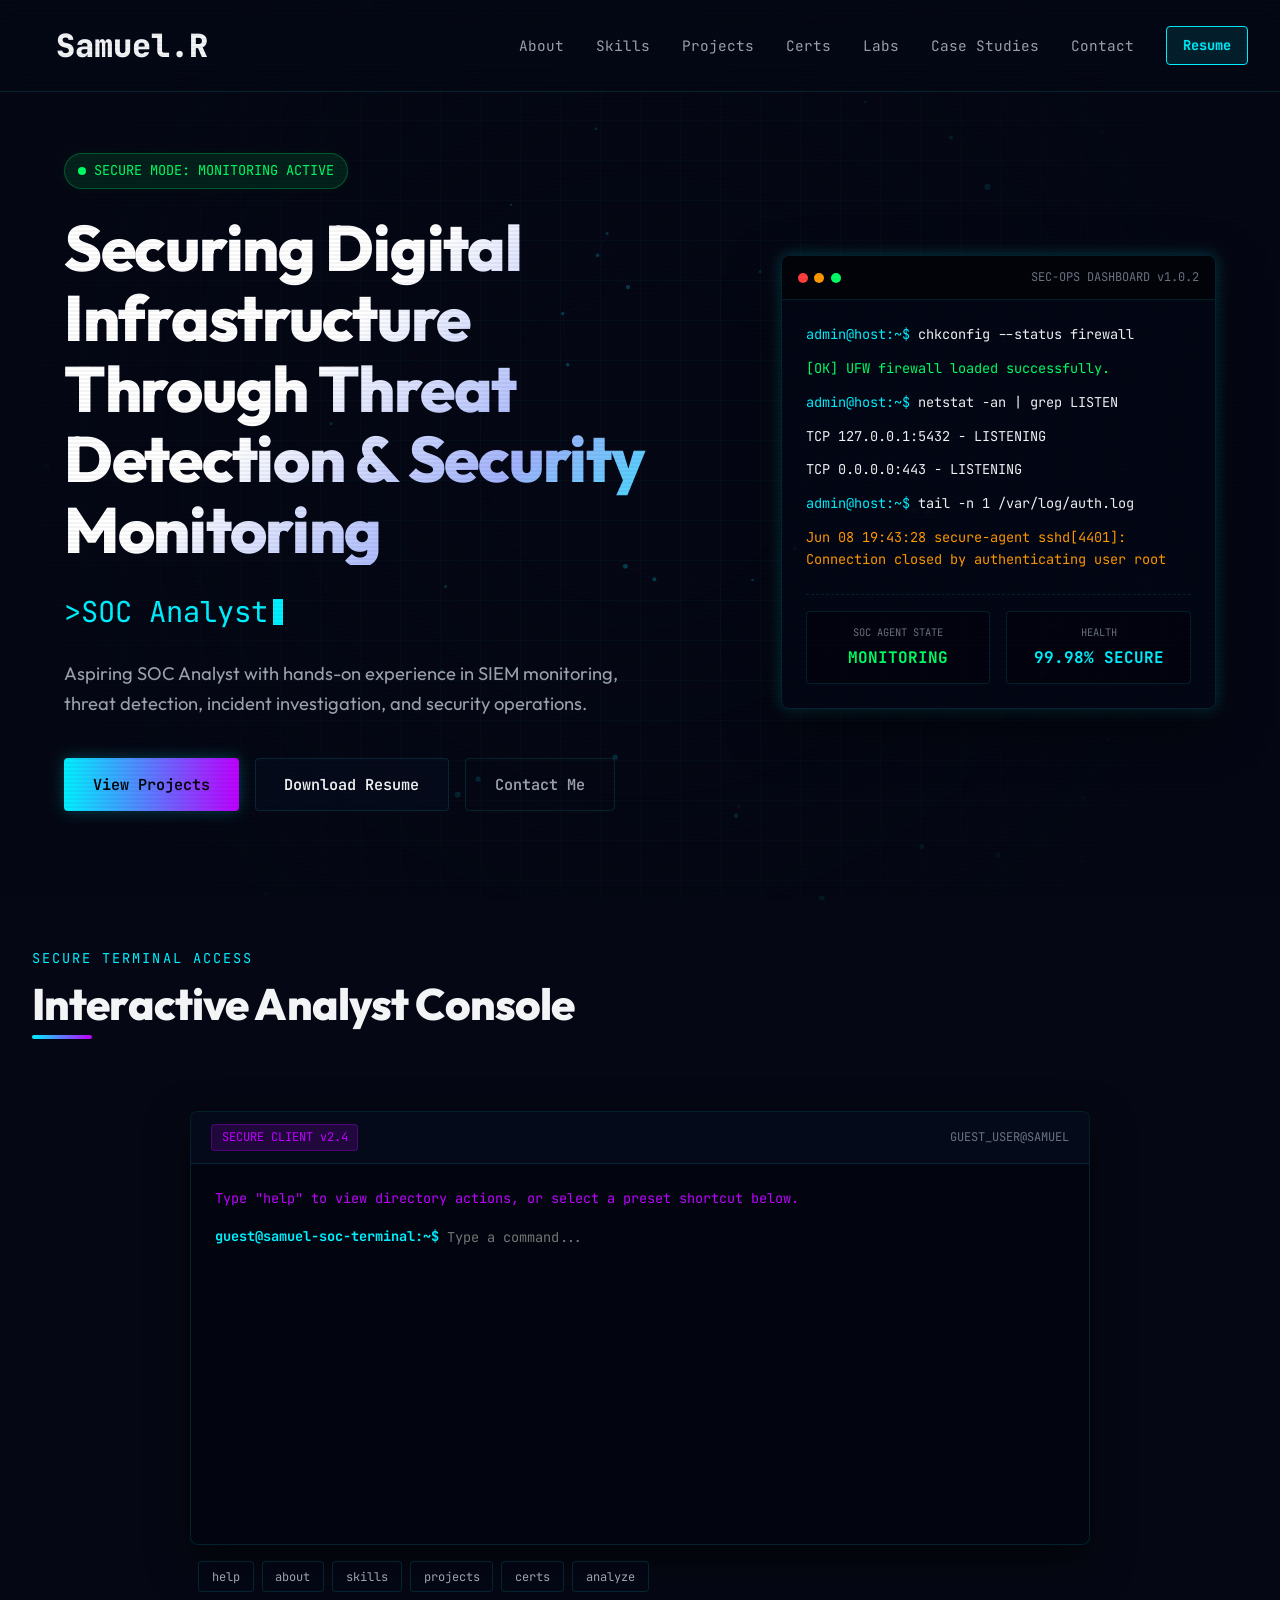
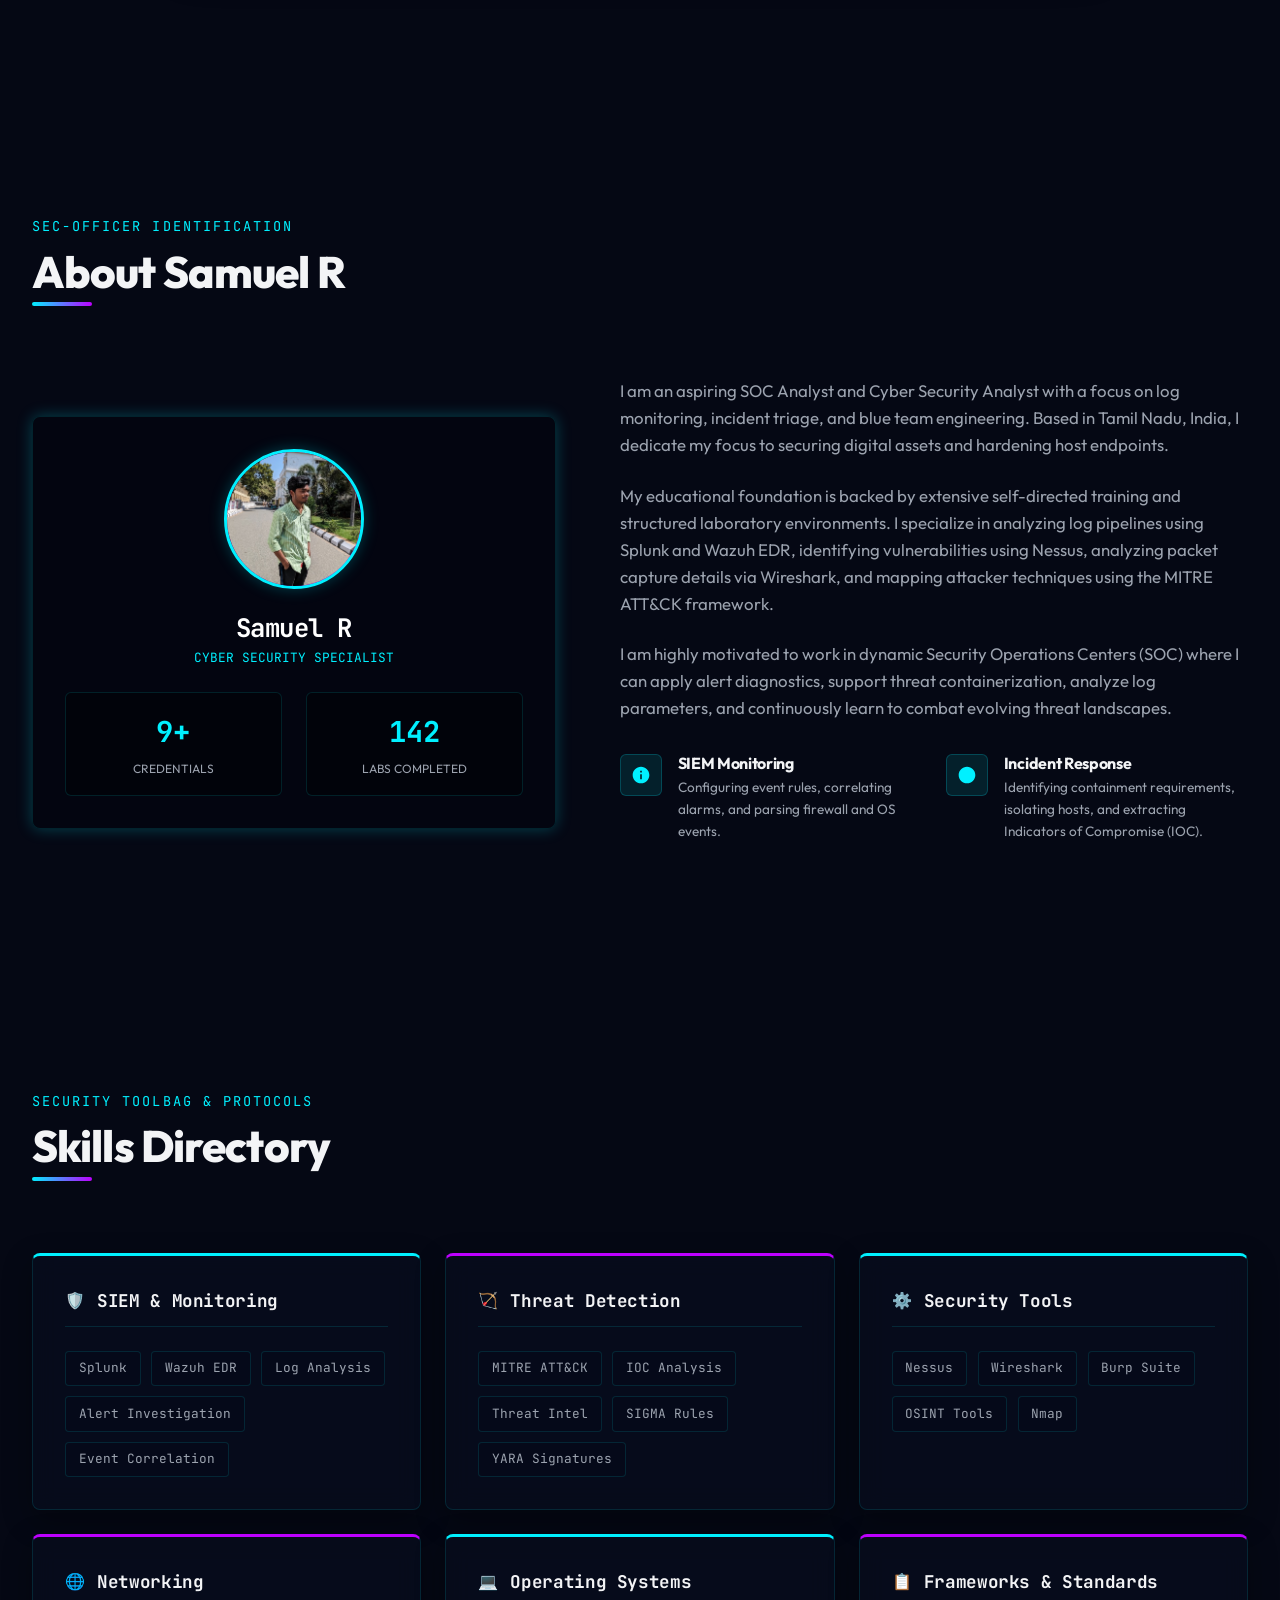
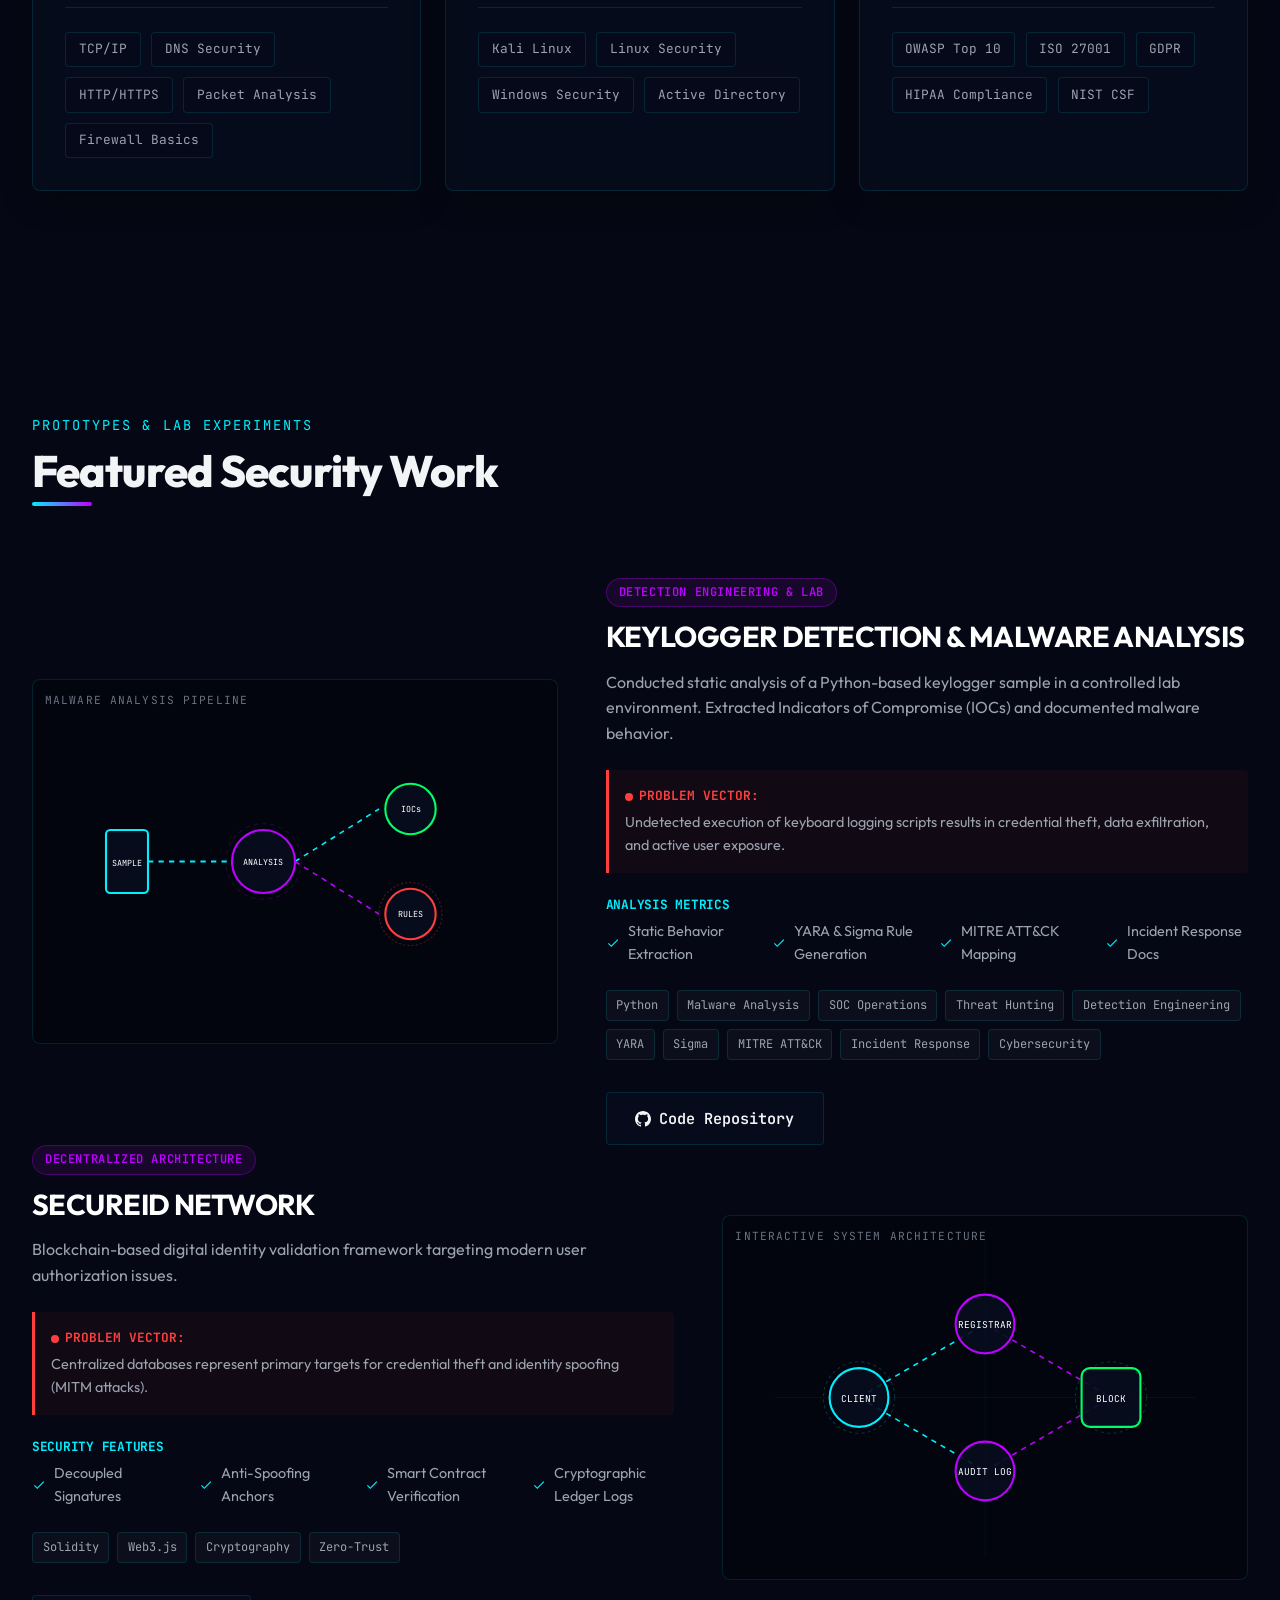
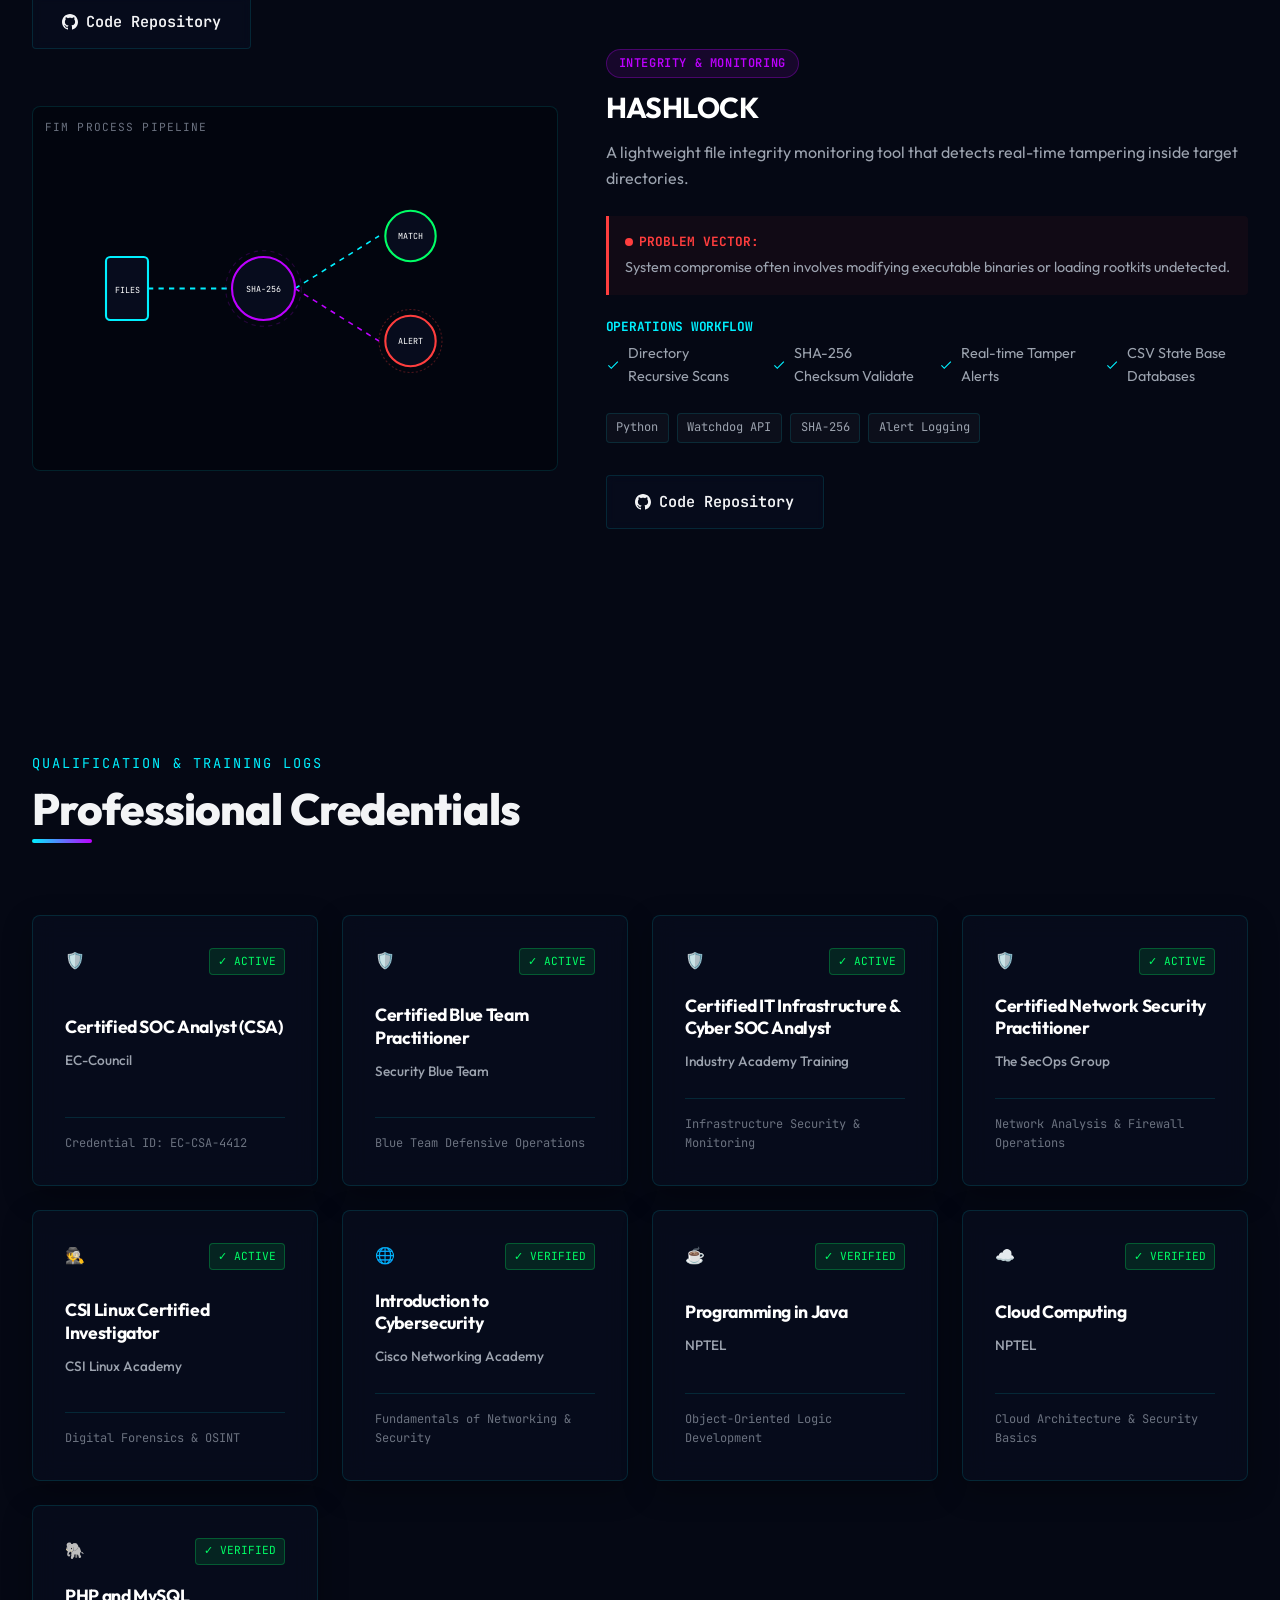
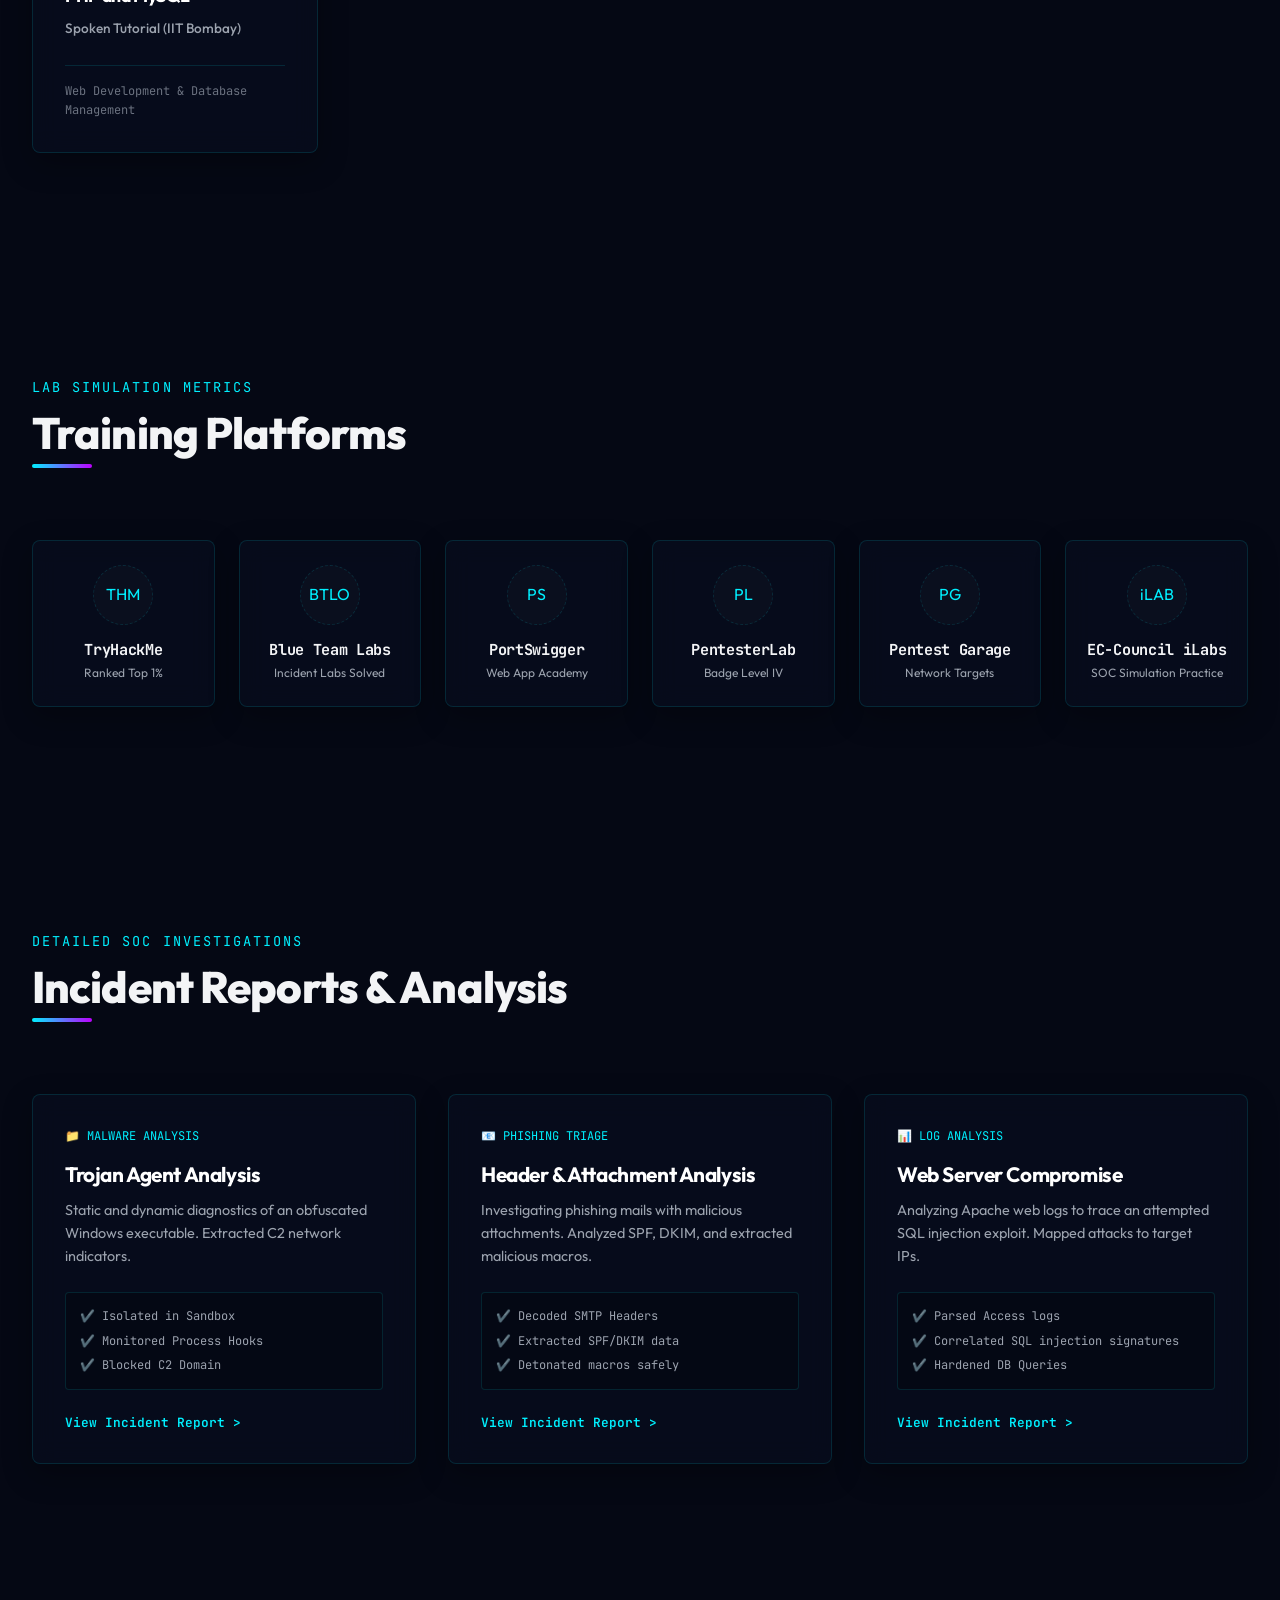
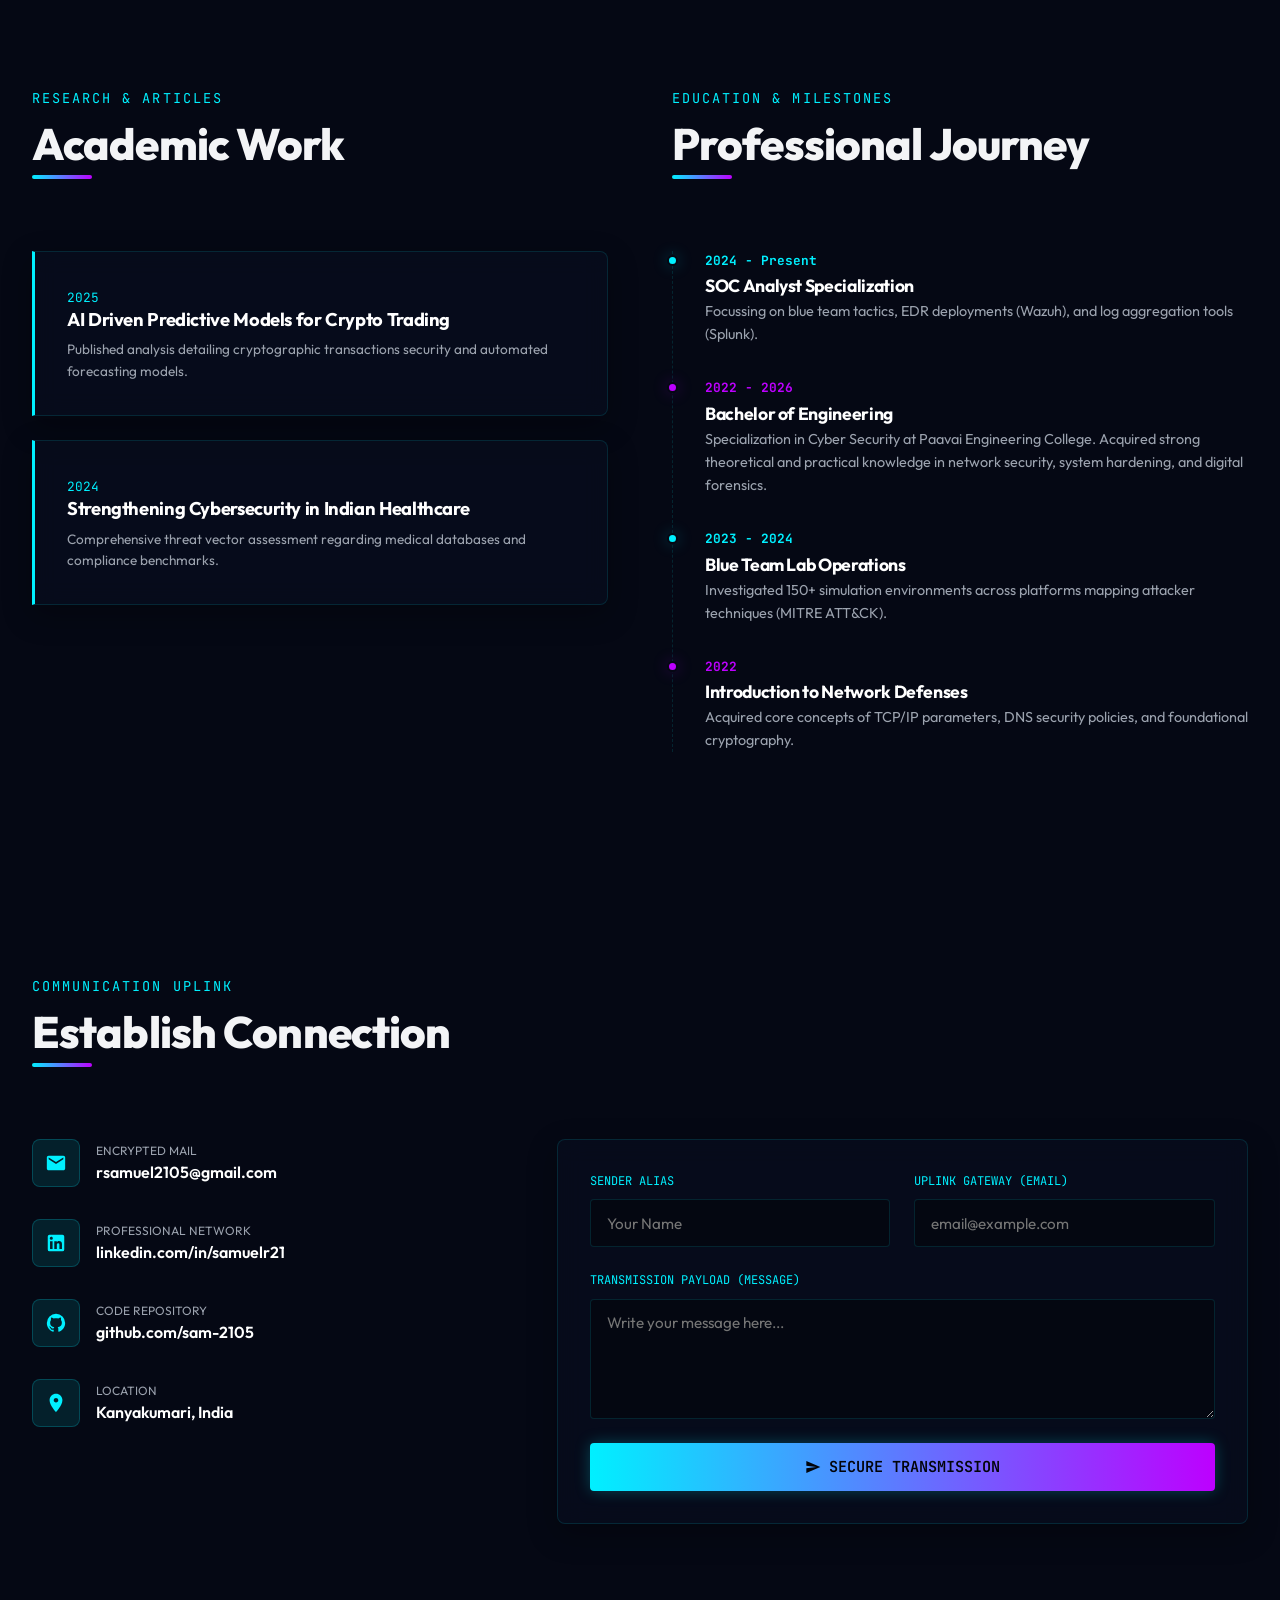
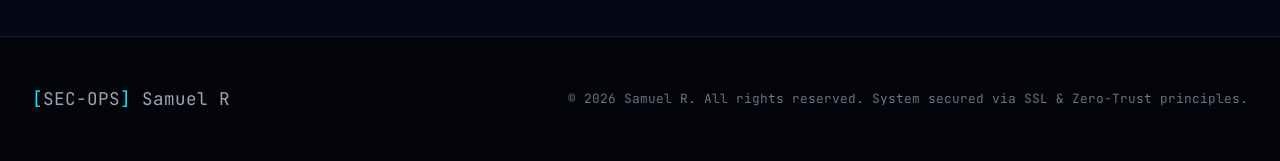
==== commit 75afe835: "Configure contact form to send live emails to rsamuel2105@gmail.com using FormSubmit" ====
--- a/index.html
+++ b/index.html
@@ -1135,17 +1135,17 @@
                     <div class="form-row">
                         <div class="form-group">
                             <label class="form-label" for="form-name">Sender Alias</label>
-                            <input type="text" class="form-input" id="form-name" placeholder="Your Name" required>
+                            <input type="text" class="form-input" id="form-name" name="name" placeholder="Your Name" required>
                         </div>
                         <div class="form-group">
                             <label class="form-label" for="form-email">Uplink Gateway (Email)</label>
-                            <input type="email" class="form-input" id="form-email" placeholder="email@example.com"
+                            <input type="email" class="form-input" id="form-email" name="email" placeholder="email@example.com"
                                 required>
                         </div>
                     </div>
                     <div class="form-group">
                         <label class="form-label" for="form-msg">Transmission Payload (Message)</label>
-                        <textarea class="form-input" id="form-msg" placeholder="Write your message here..."
+                        <textarea class="form-input" id="form-msg" name="message" placeholder="Write your message here..."
                             required></textarea>
                     </div>
                     <button type="submit" class="btn btn-primary" id="btn-submit-form"
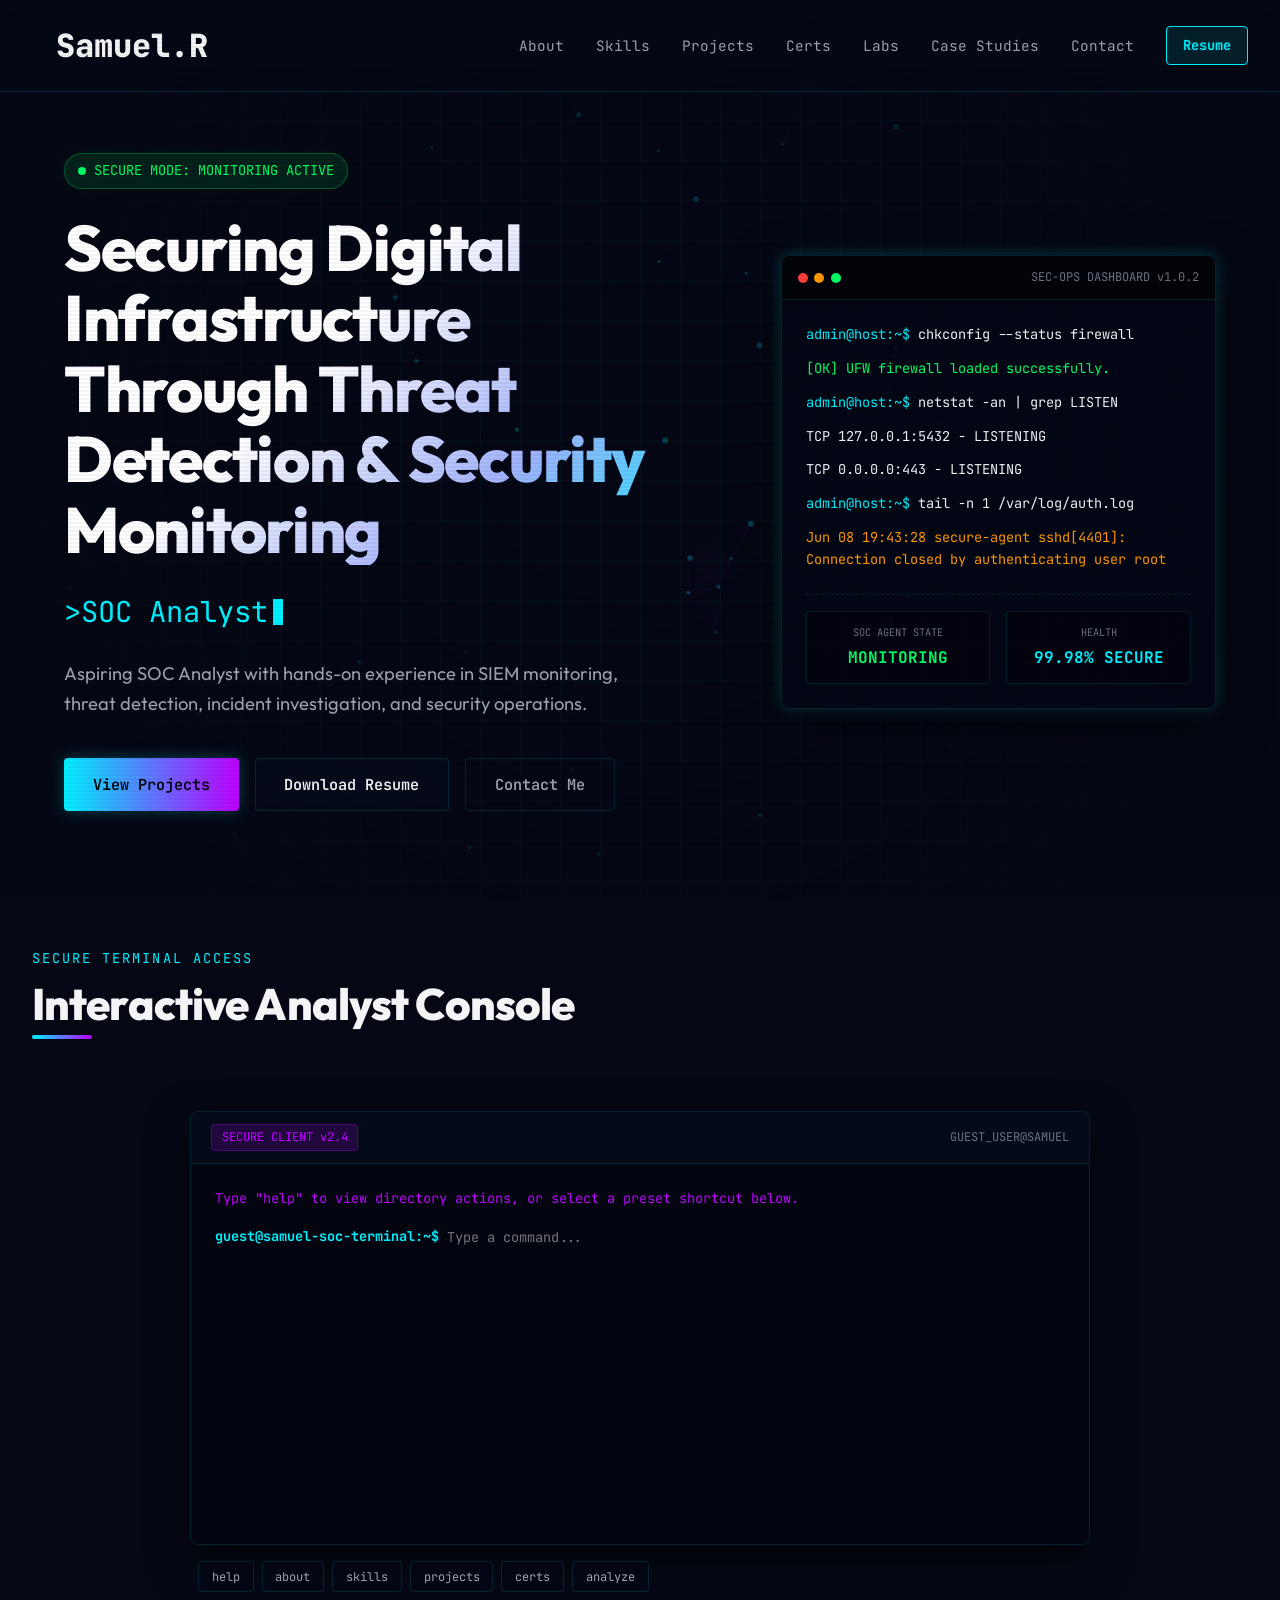
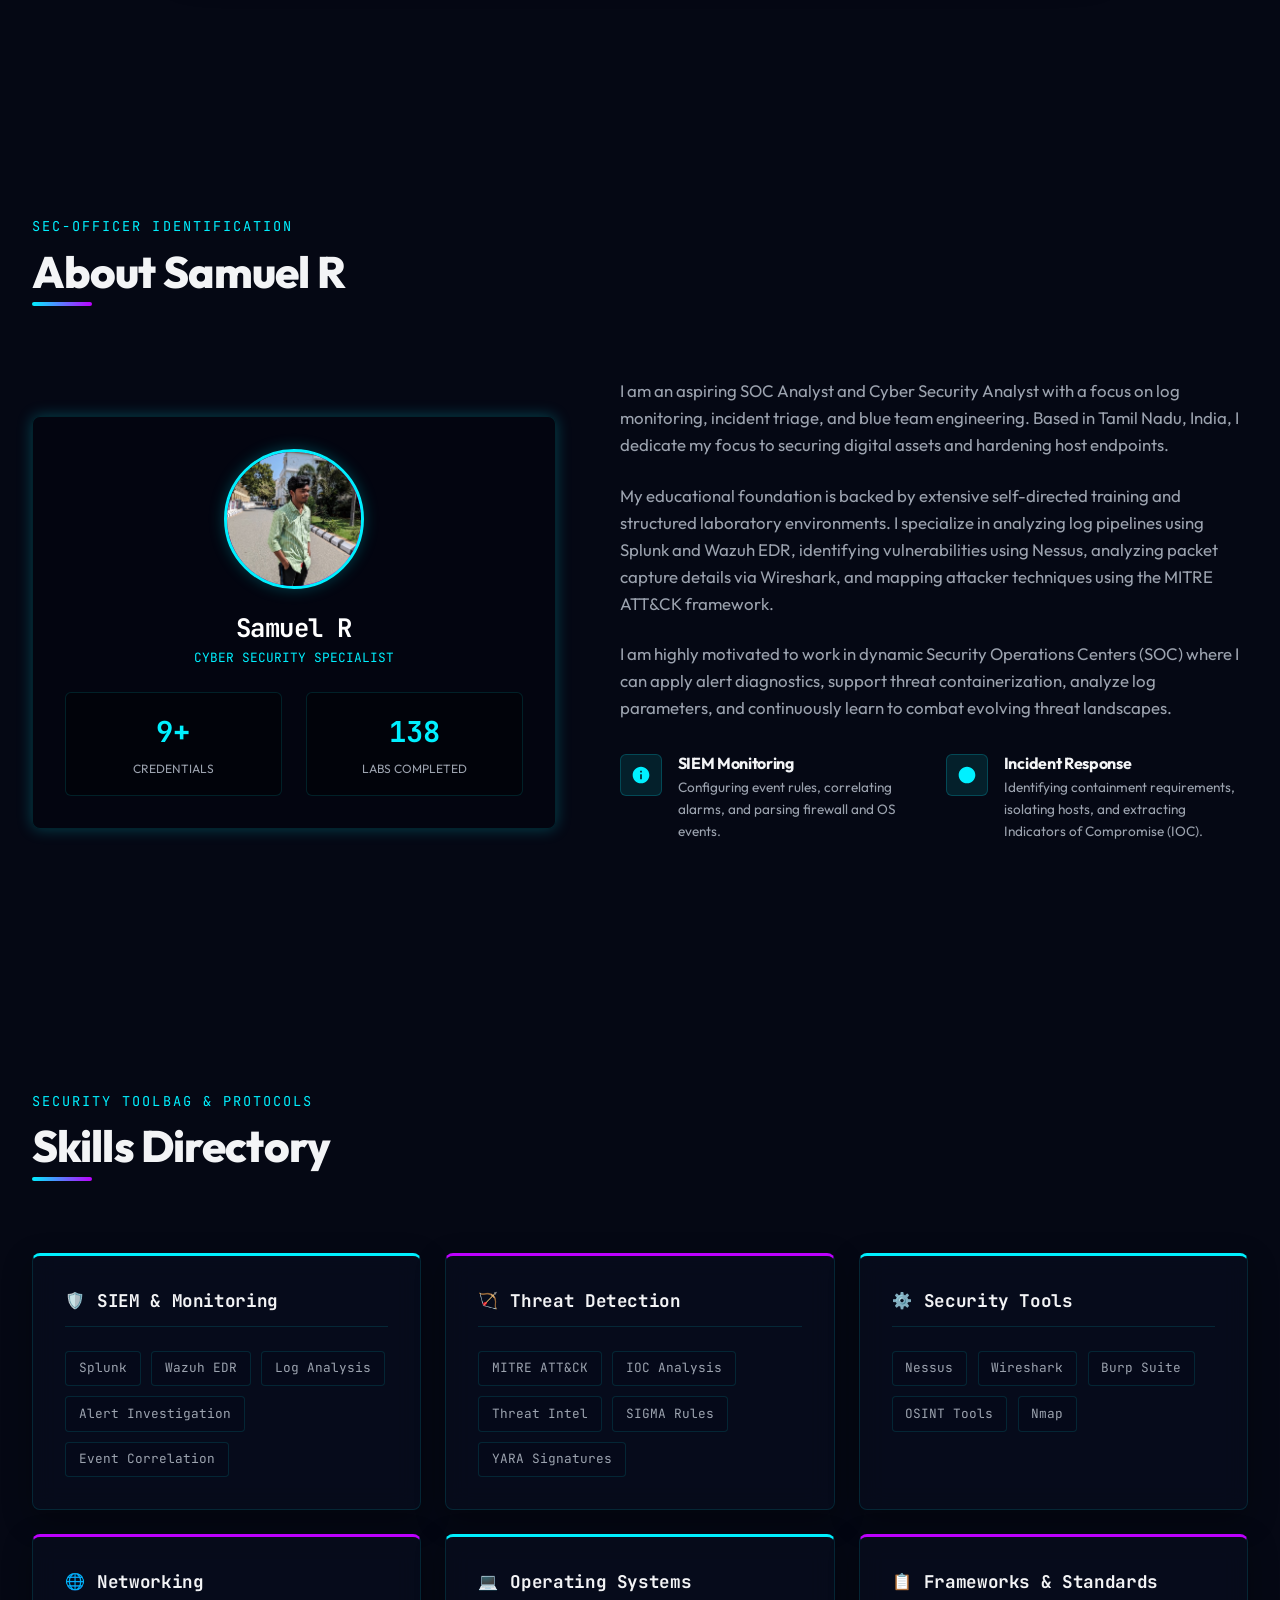
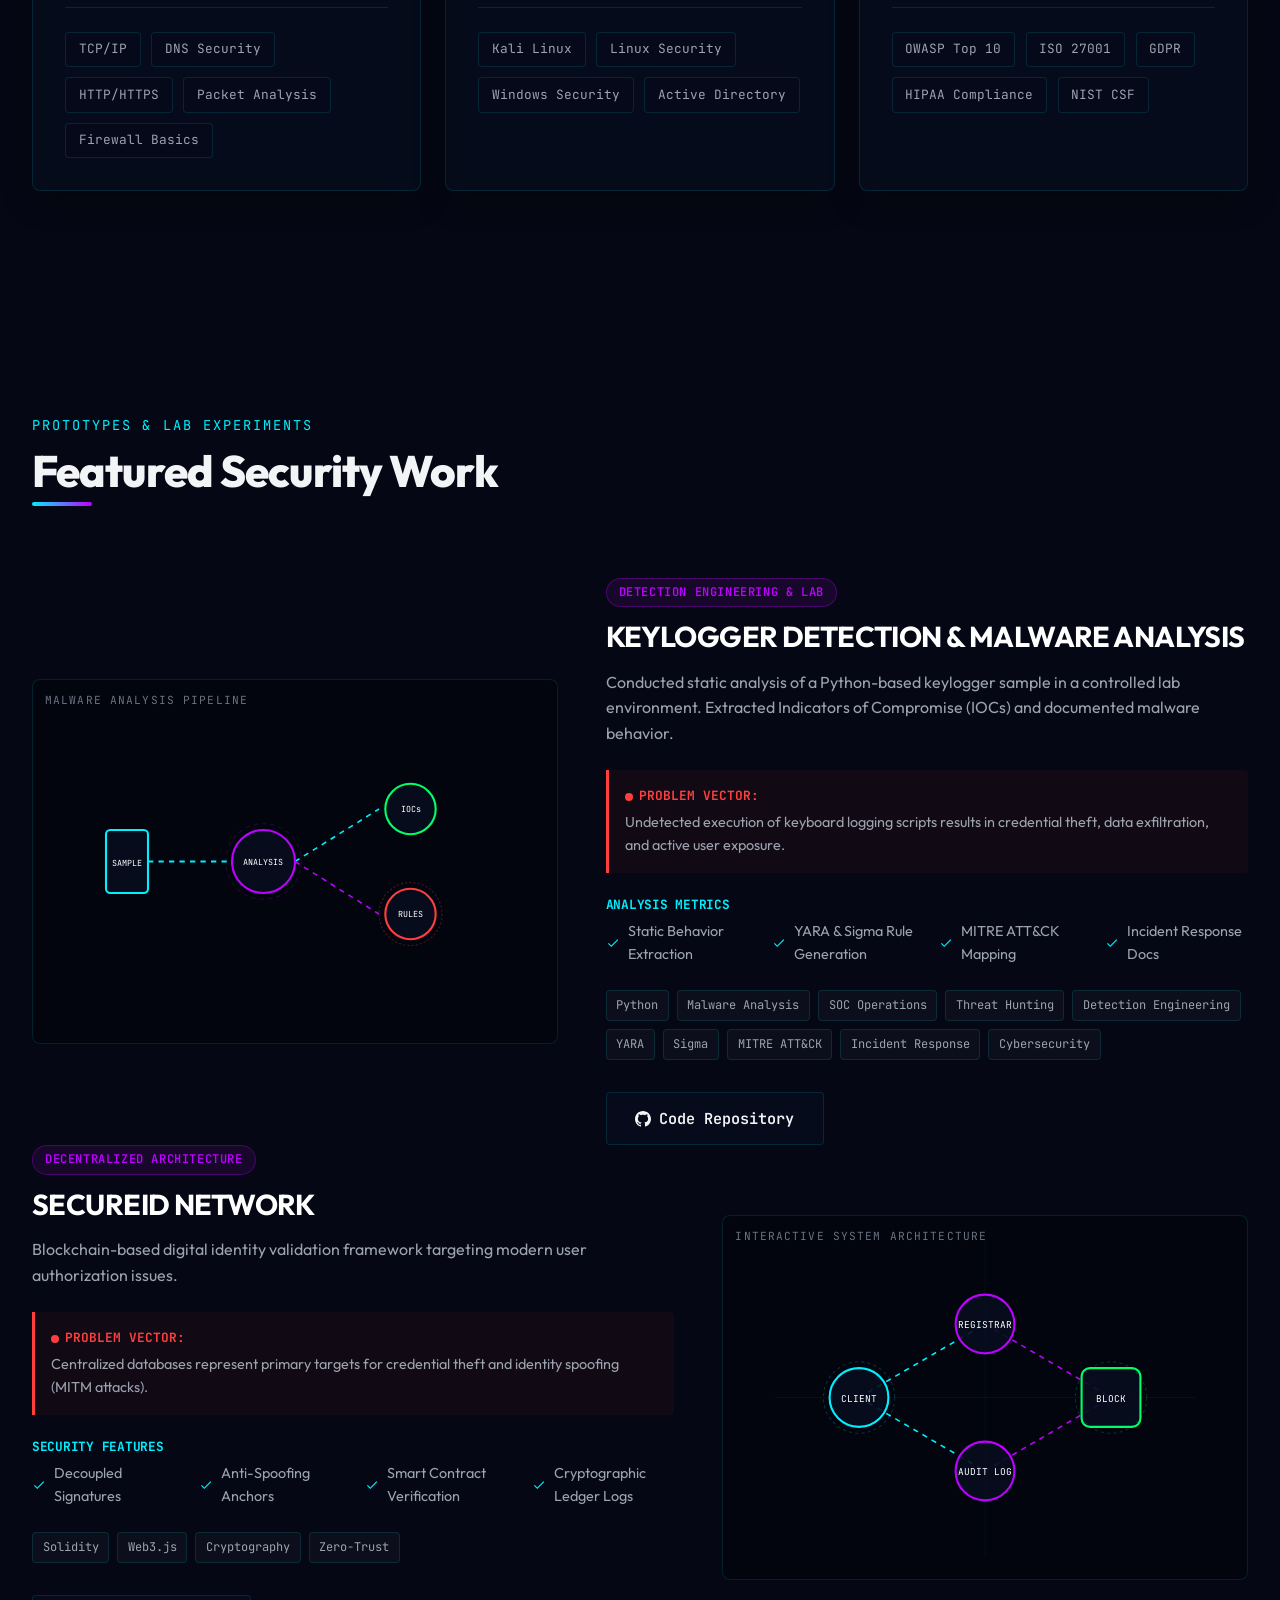
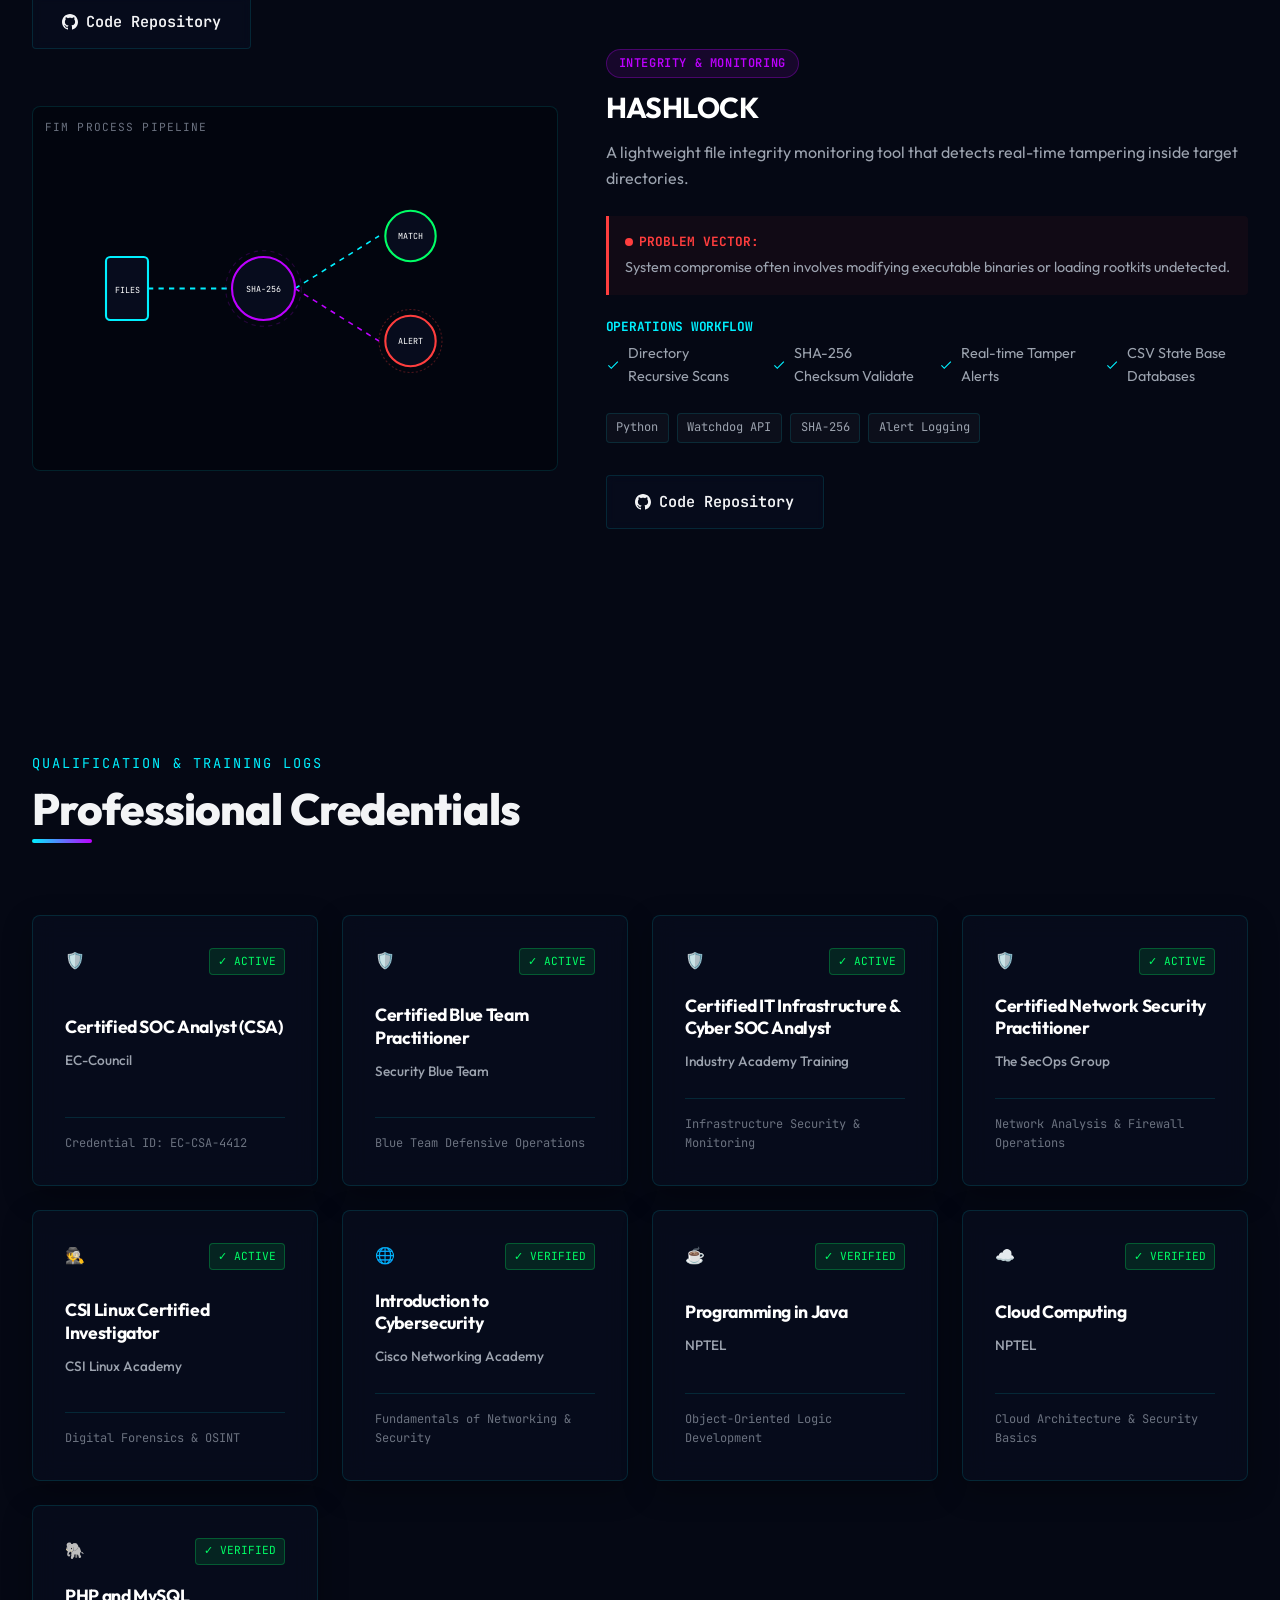
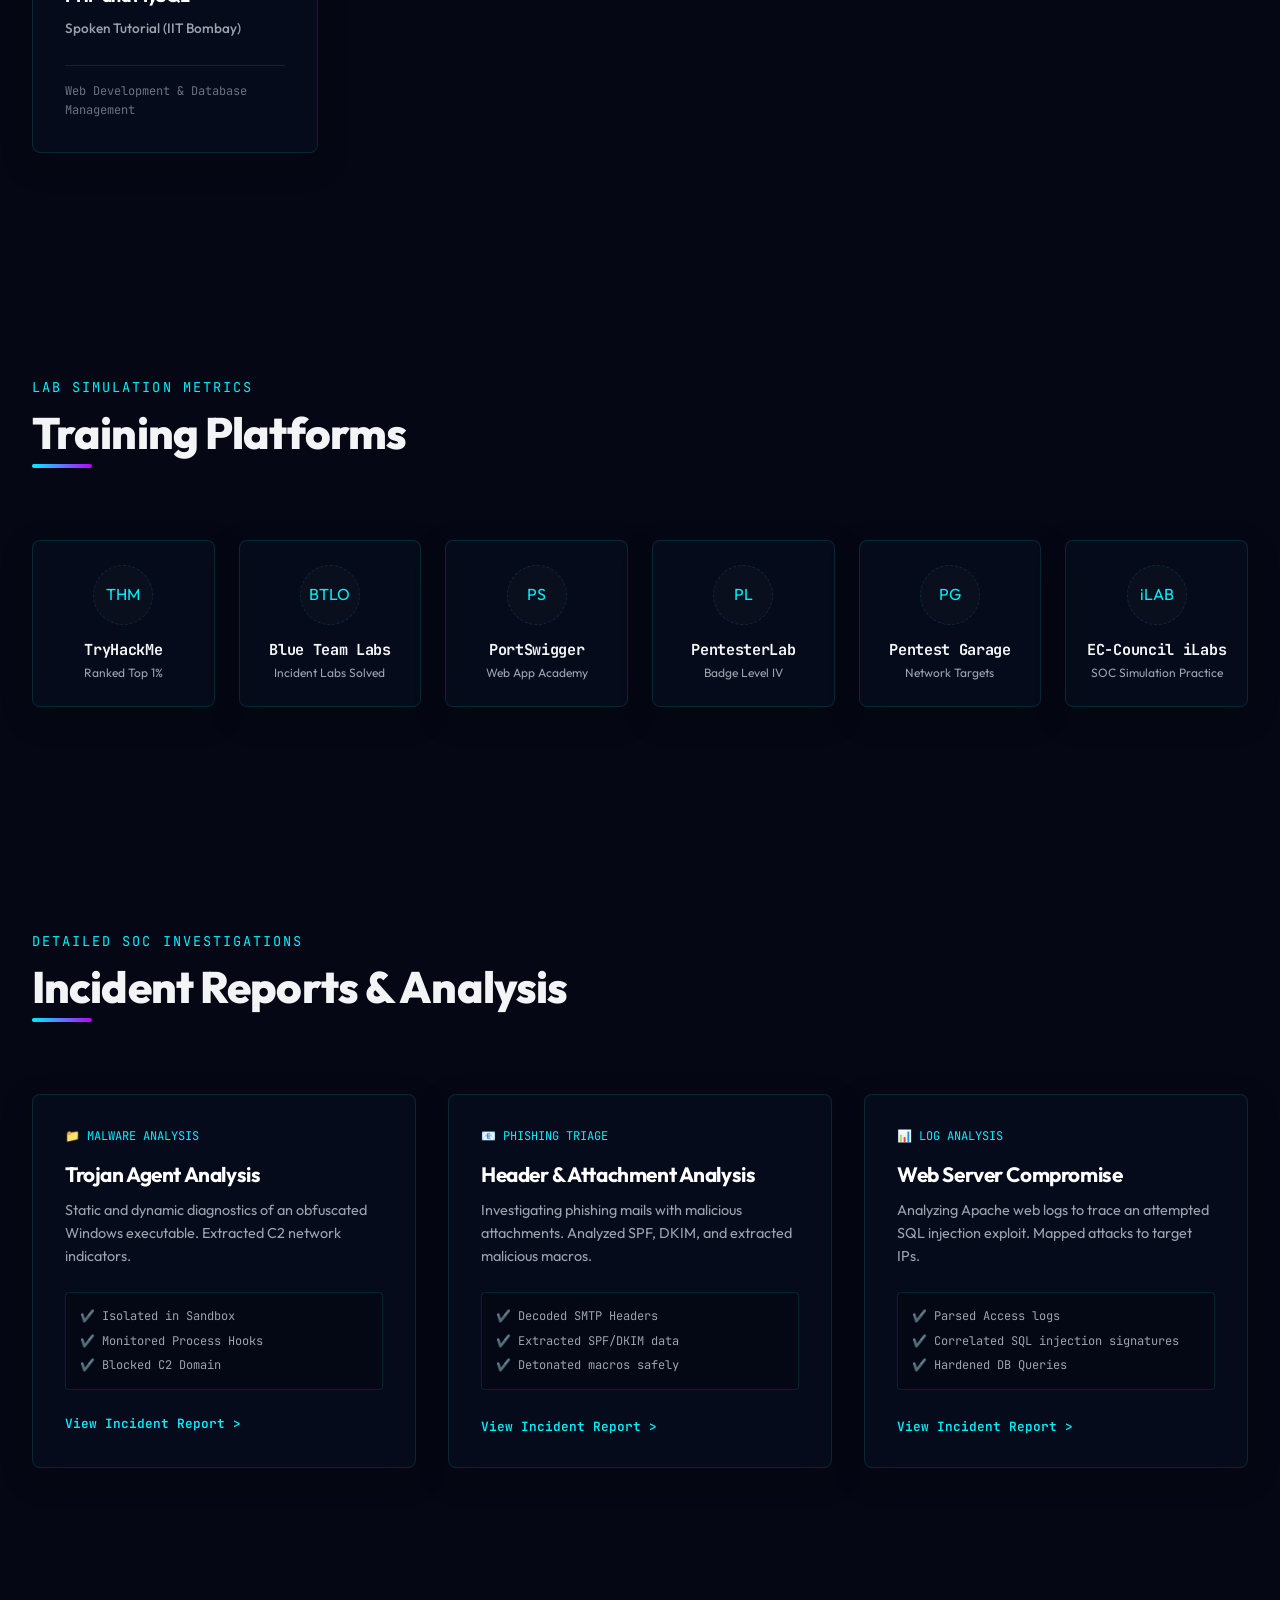
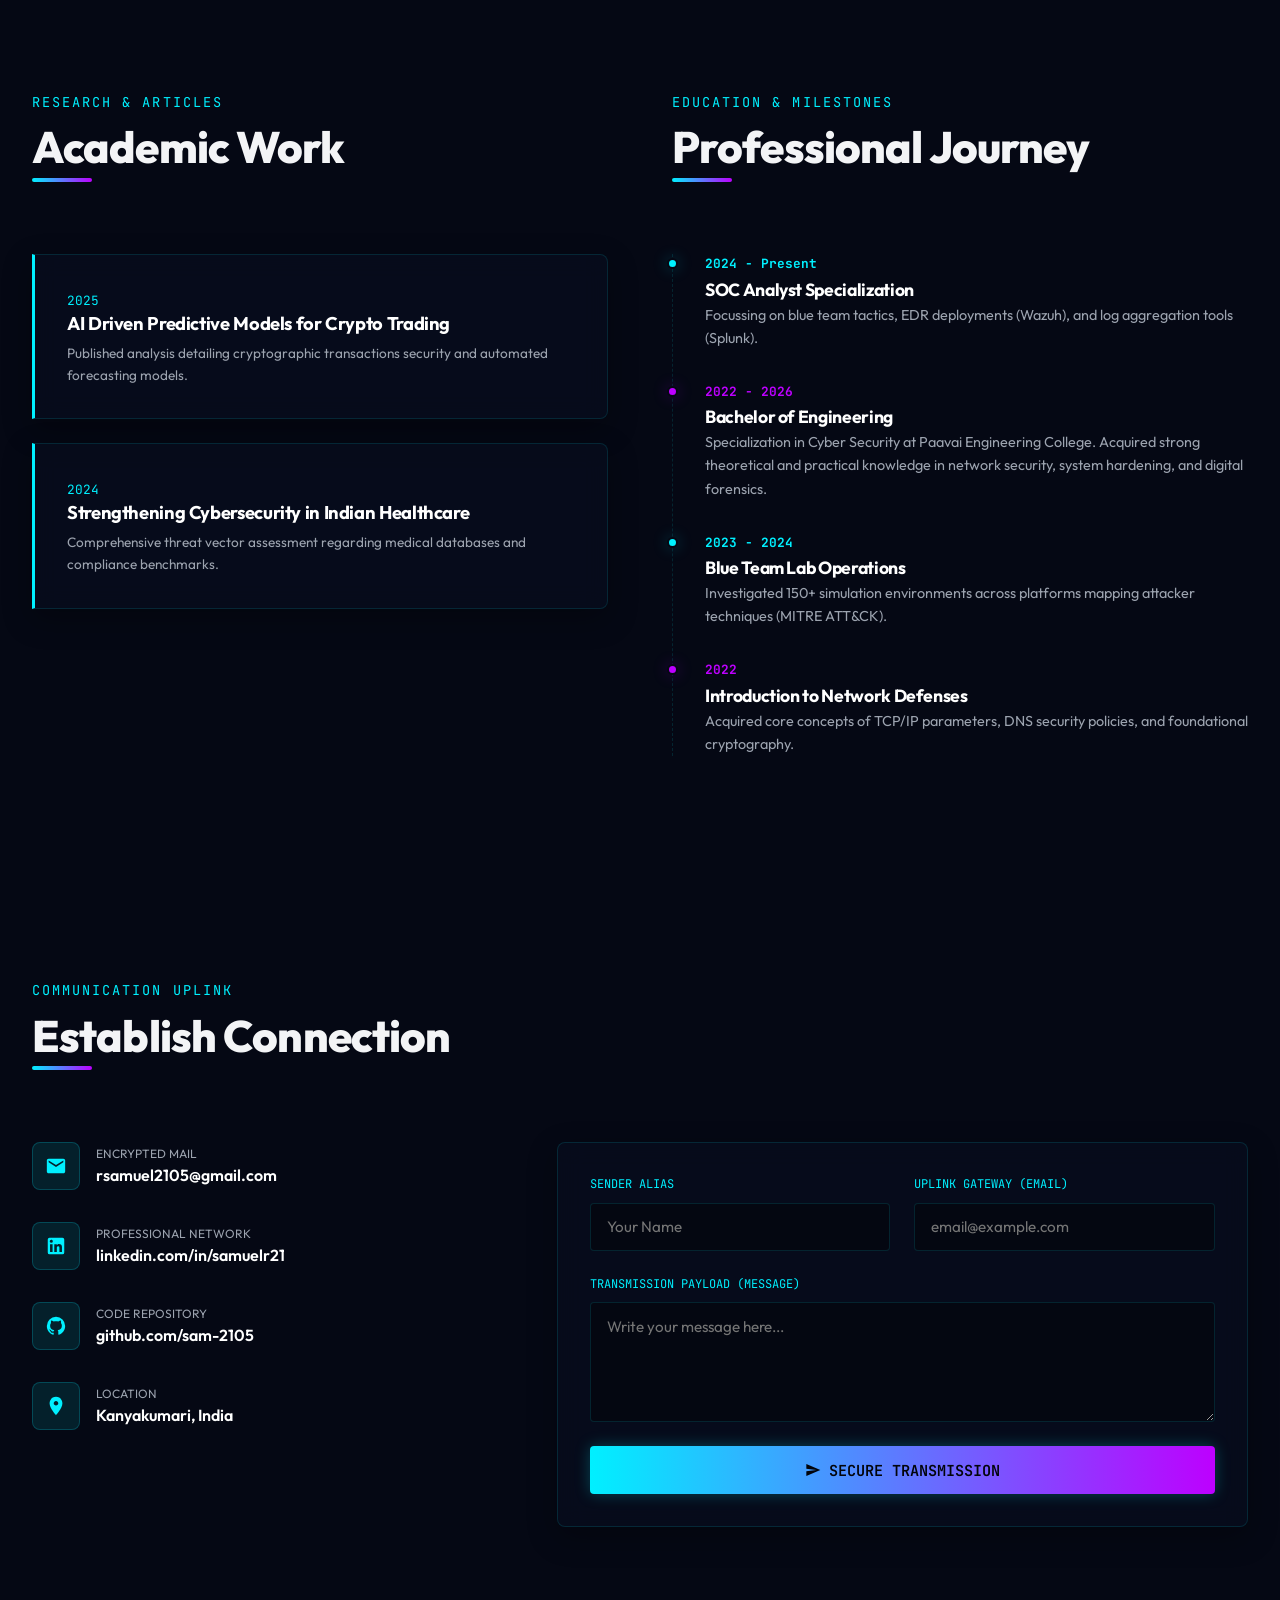
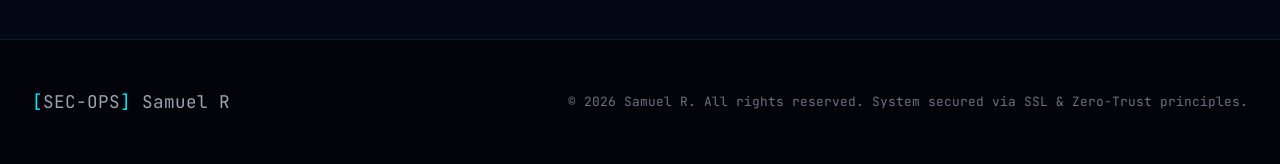
==== commit 66c48460: "Add Trojan.Agent Malware Investigation Report page and link it" ====
--- a/index.html
+++ b/index.html
@@ -946,9 +946,7 @@
                         <div class="wf-step">✔️ Blocked C2 Domain</div>
                     </div>
                 </div>
-                <button class="case-btn"
-                    onclick="alert('Malware analysis write-up coming soon. Target repository holds IOC logs.')">View
-                    Incident Report &gt;</button>
+                <a href="trojan-report.html" class="case-btn" target="_blank">View Incident Report &gt;</a>
             </div>
 
             <!-- Case Study 2 -->
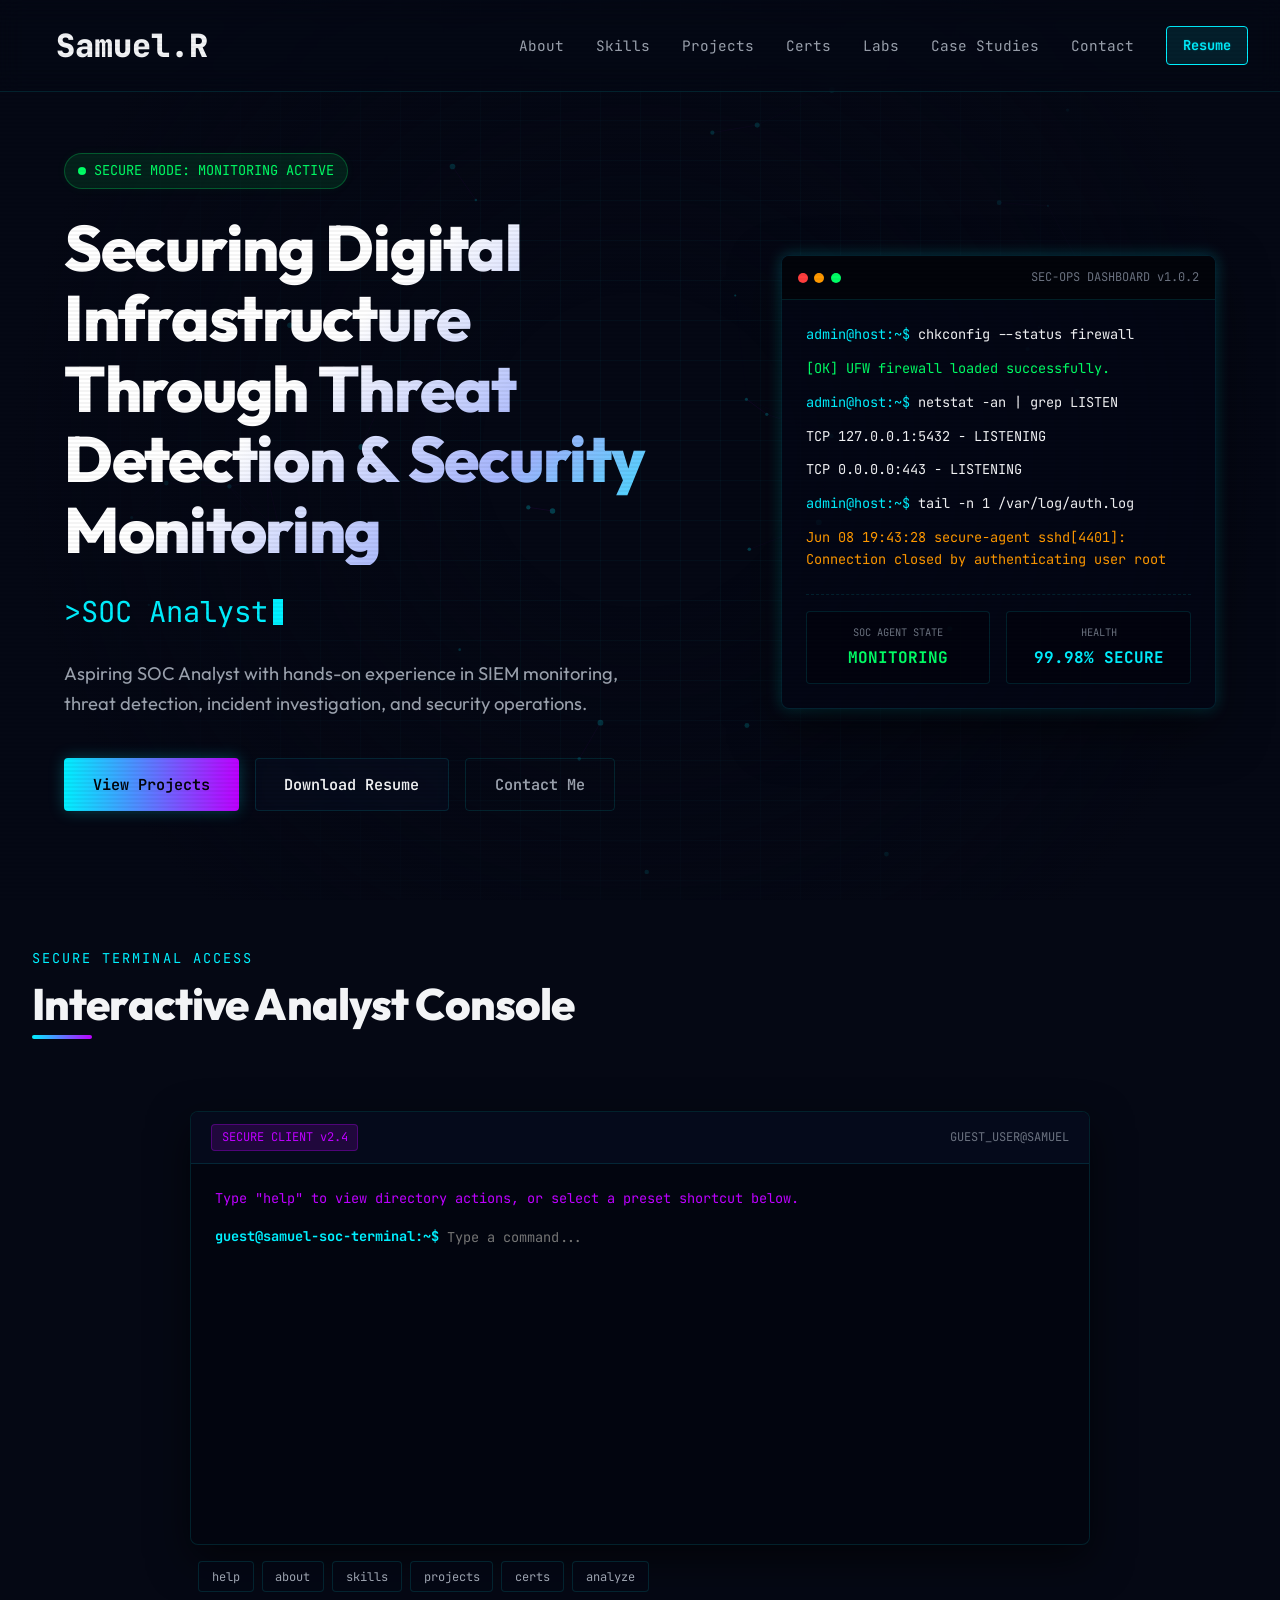
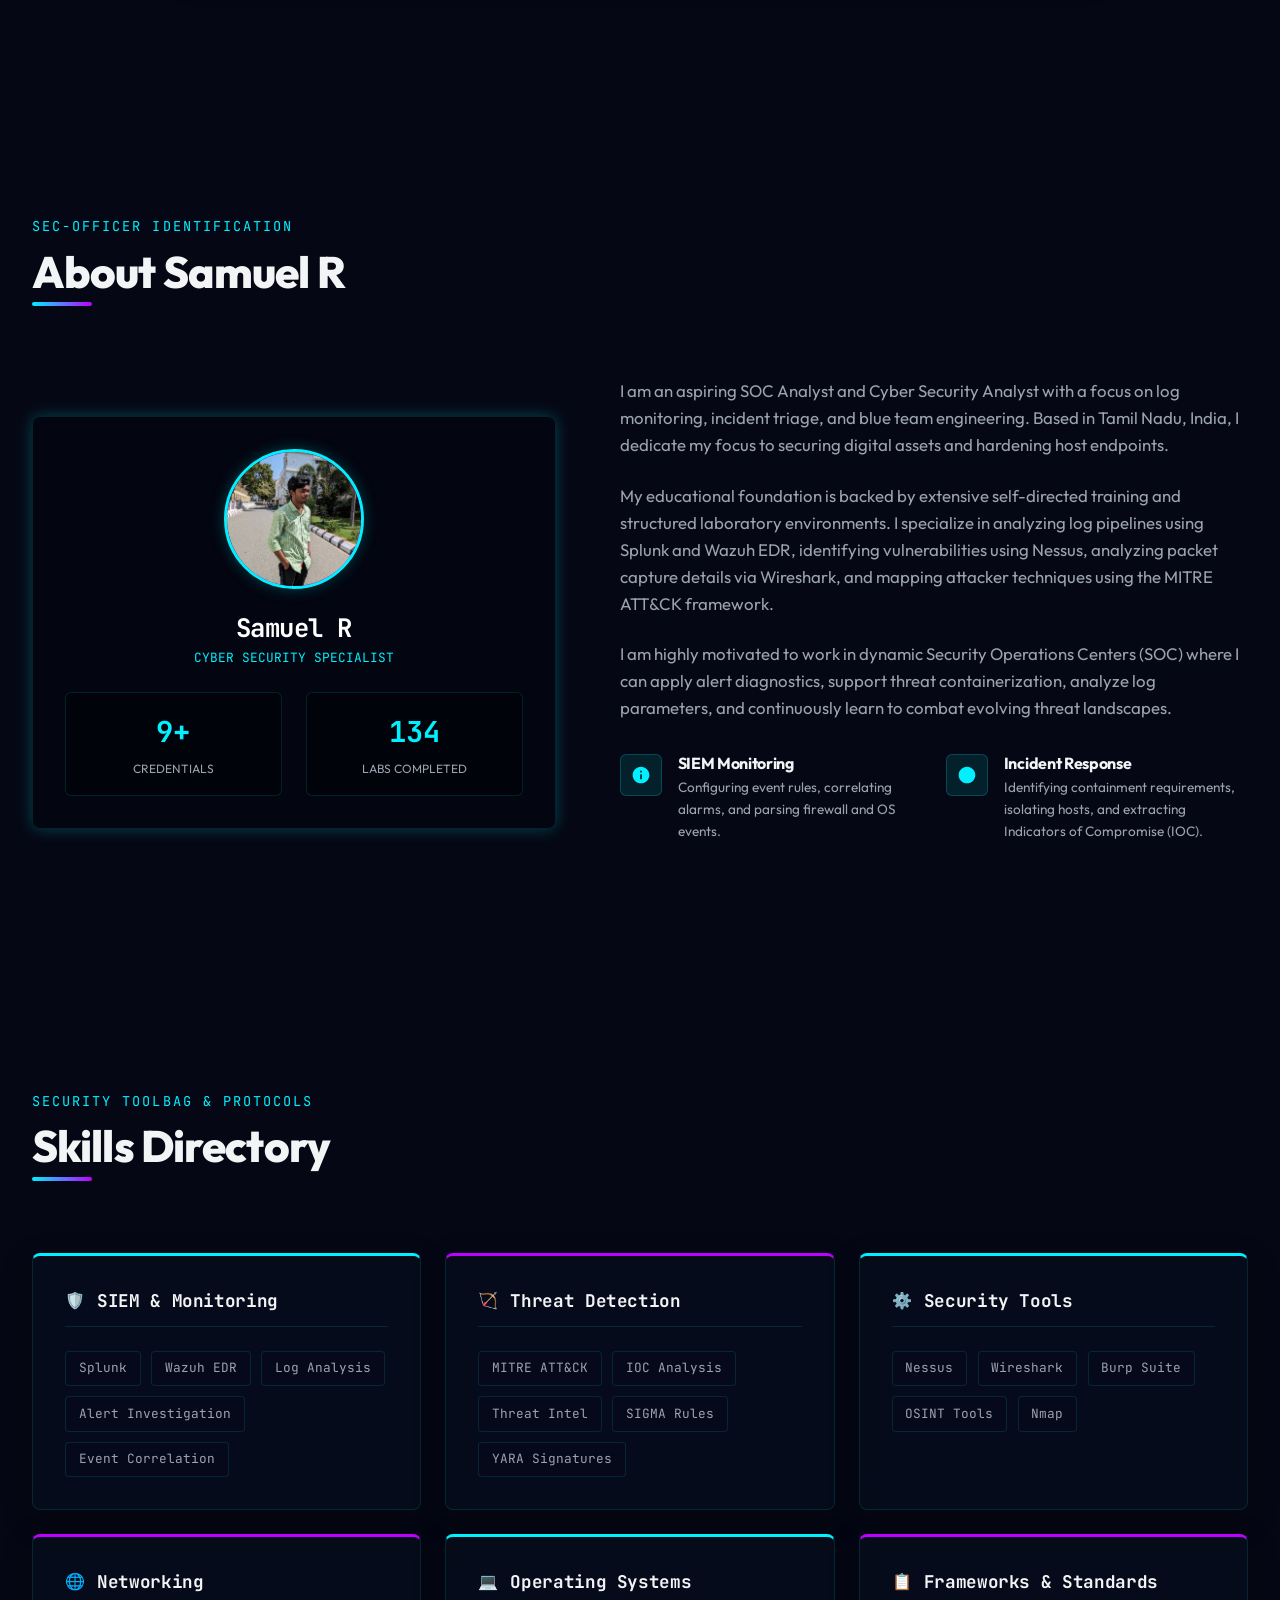
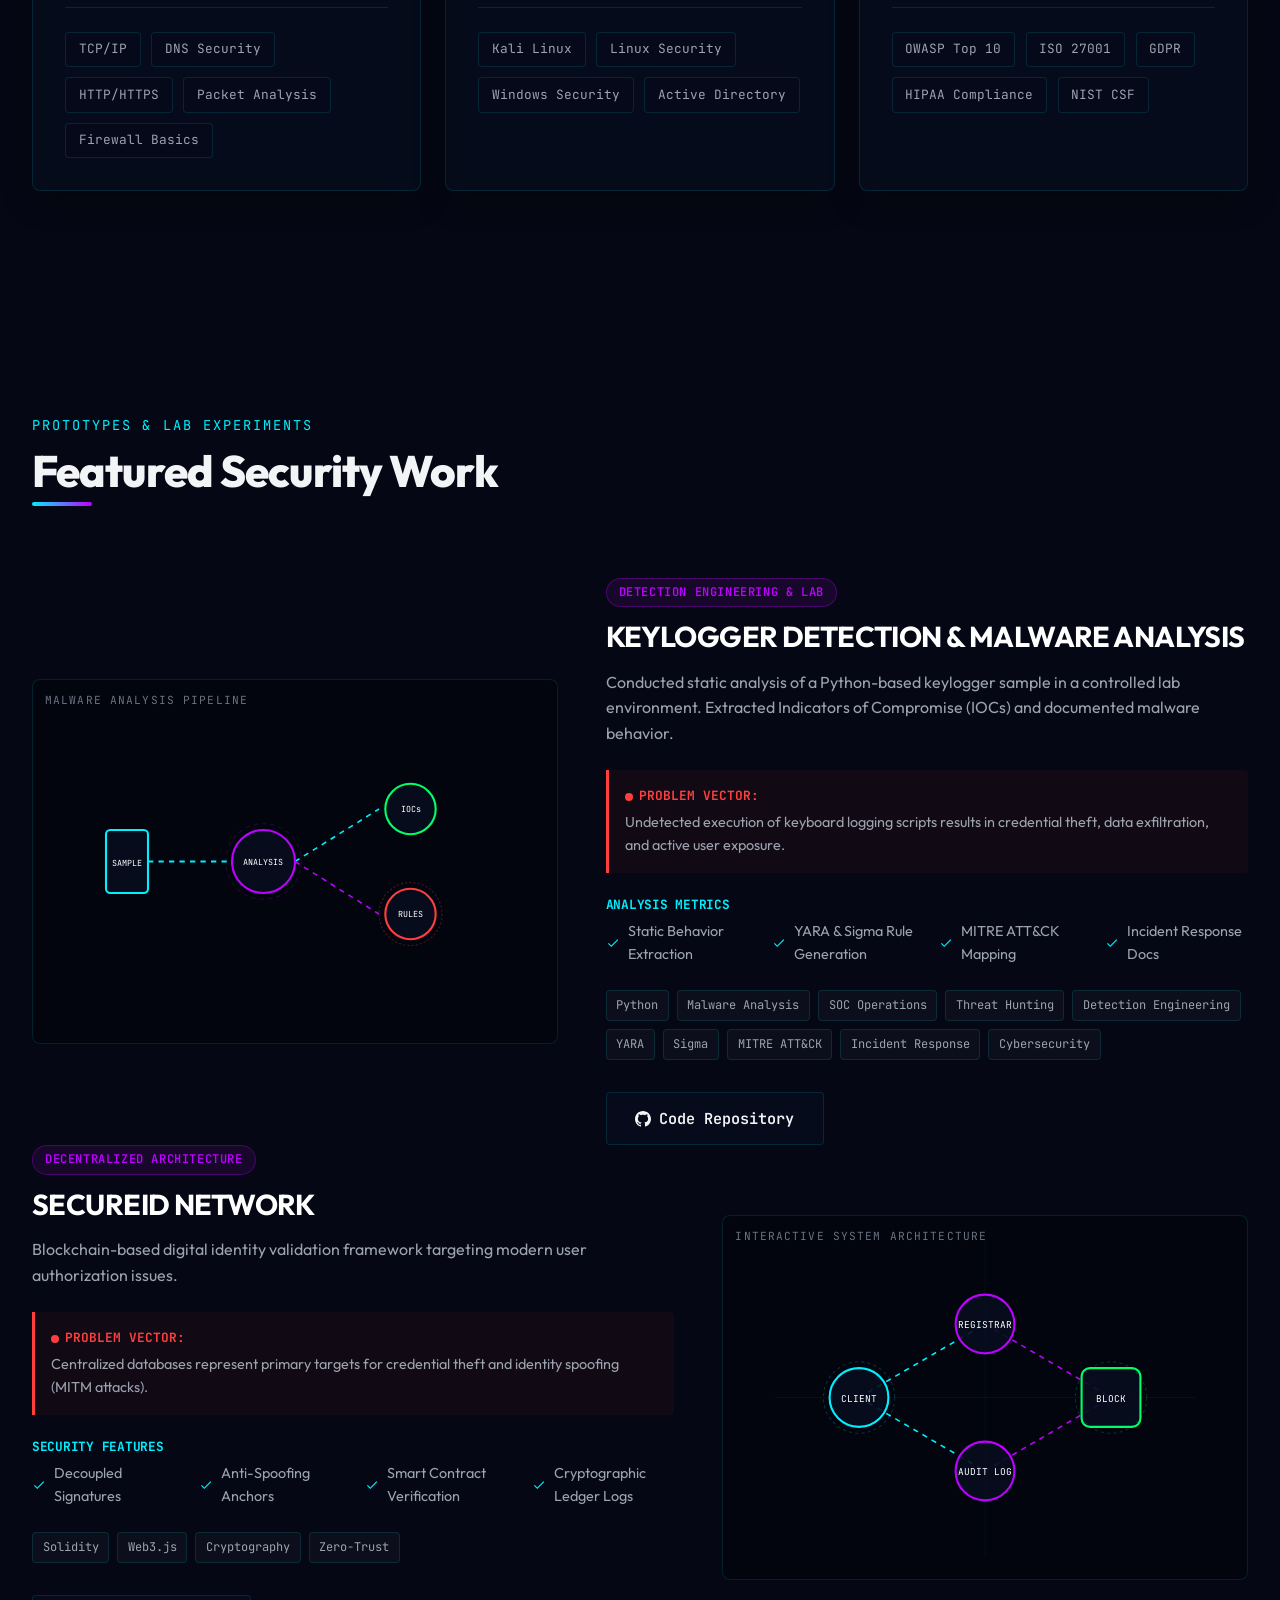
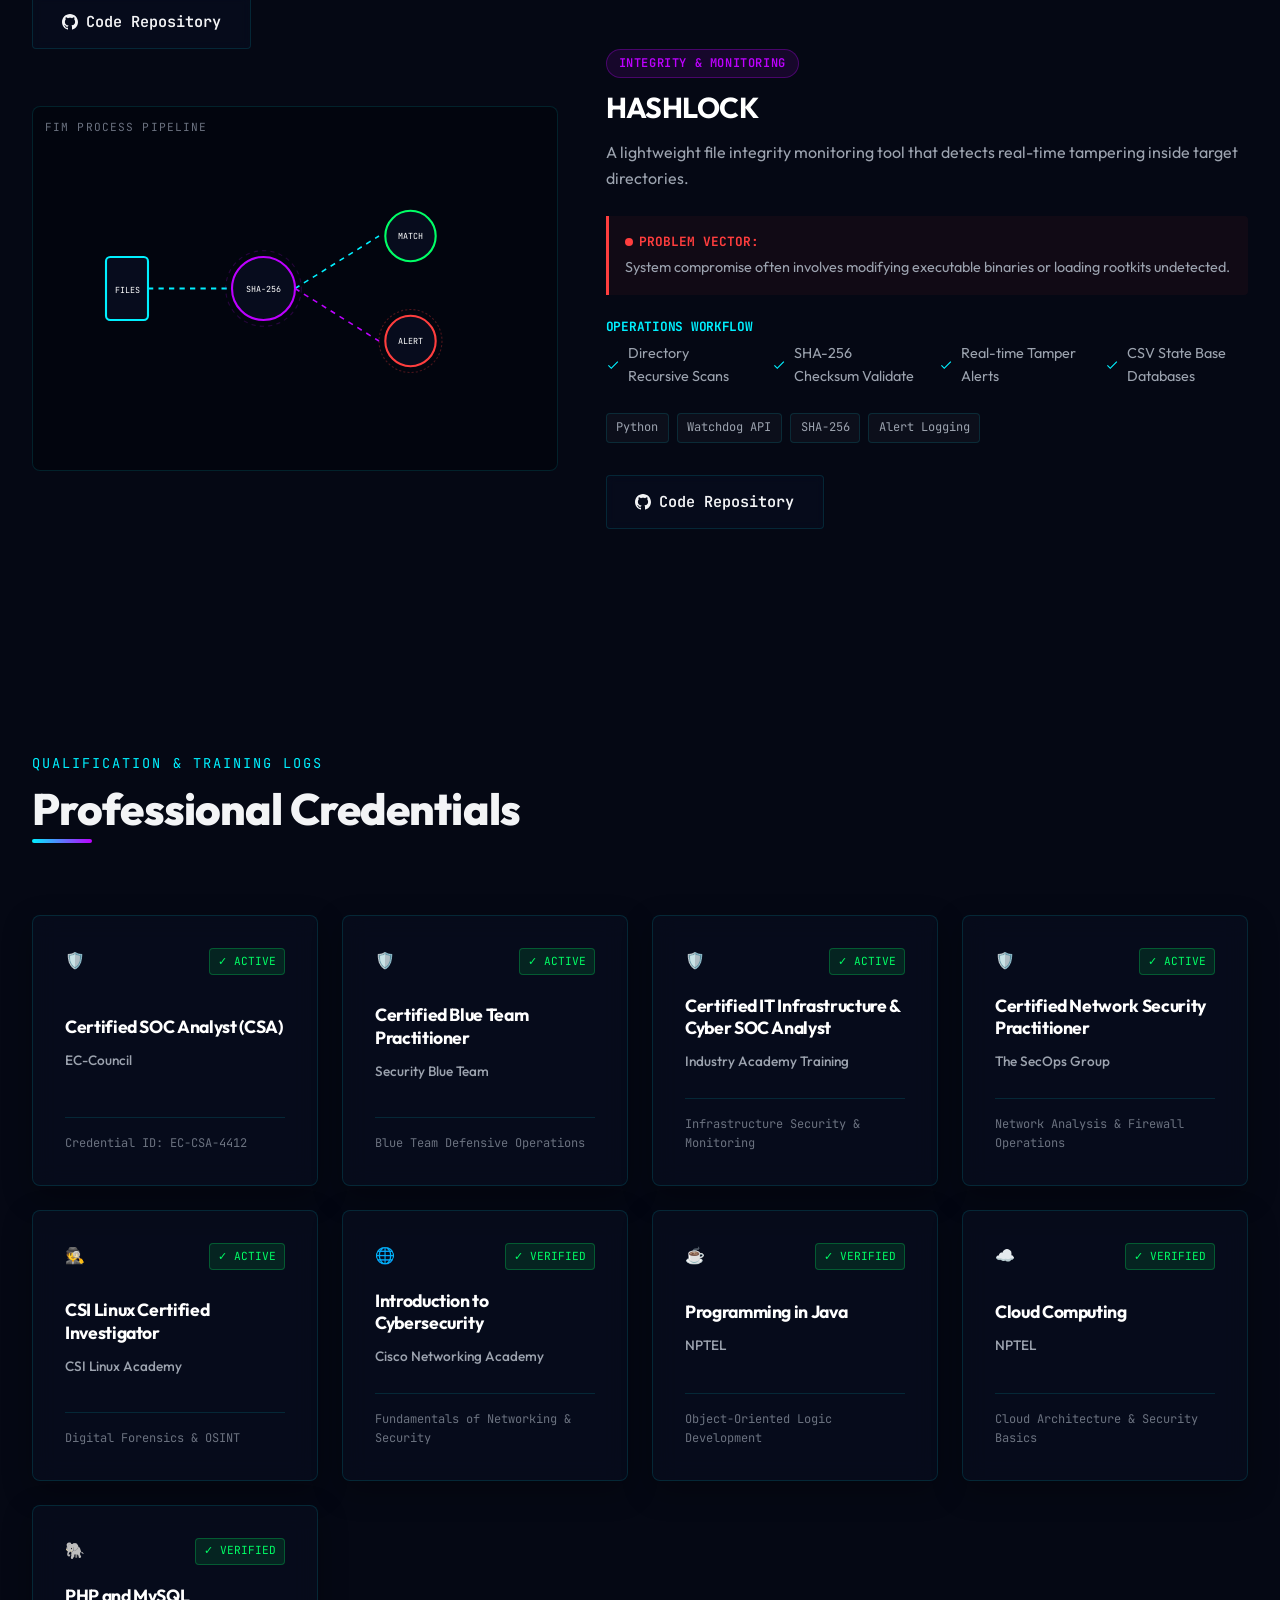
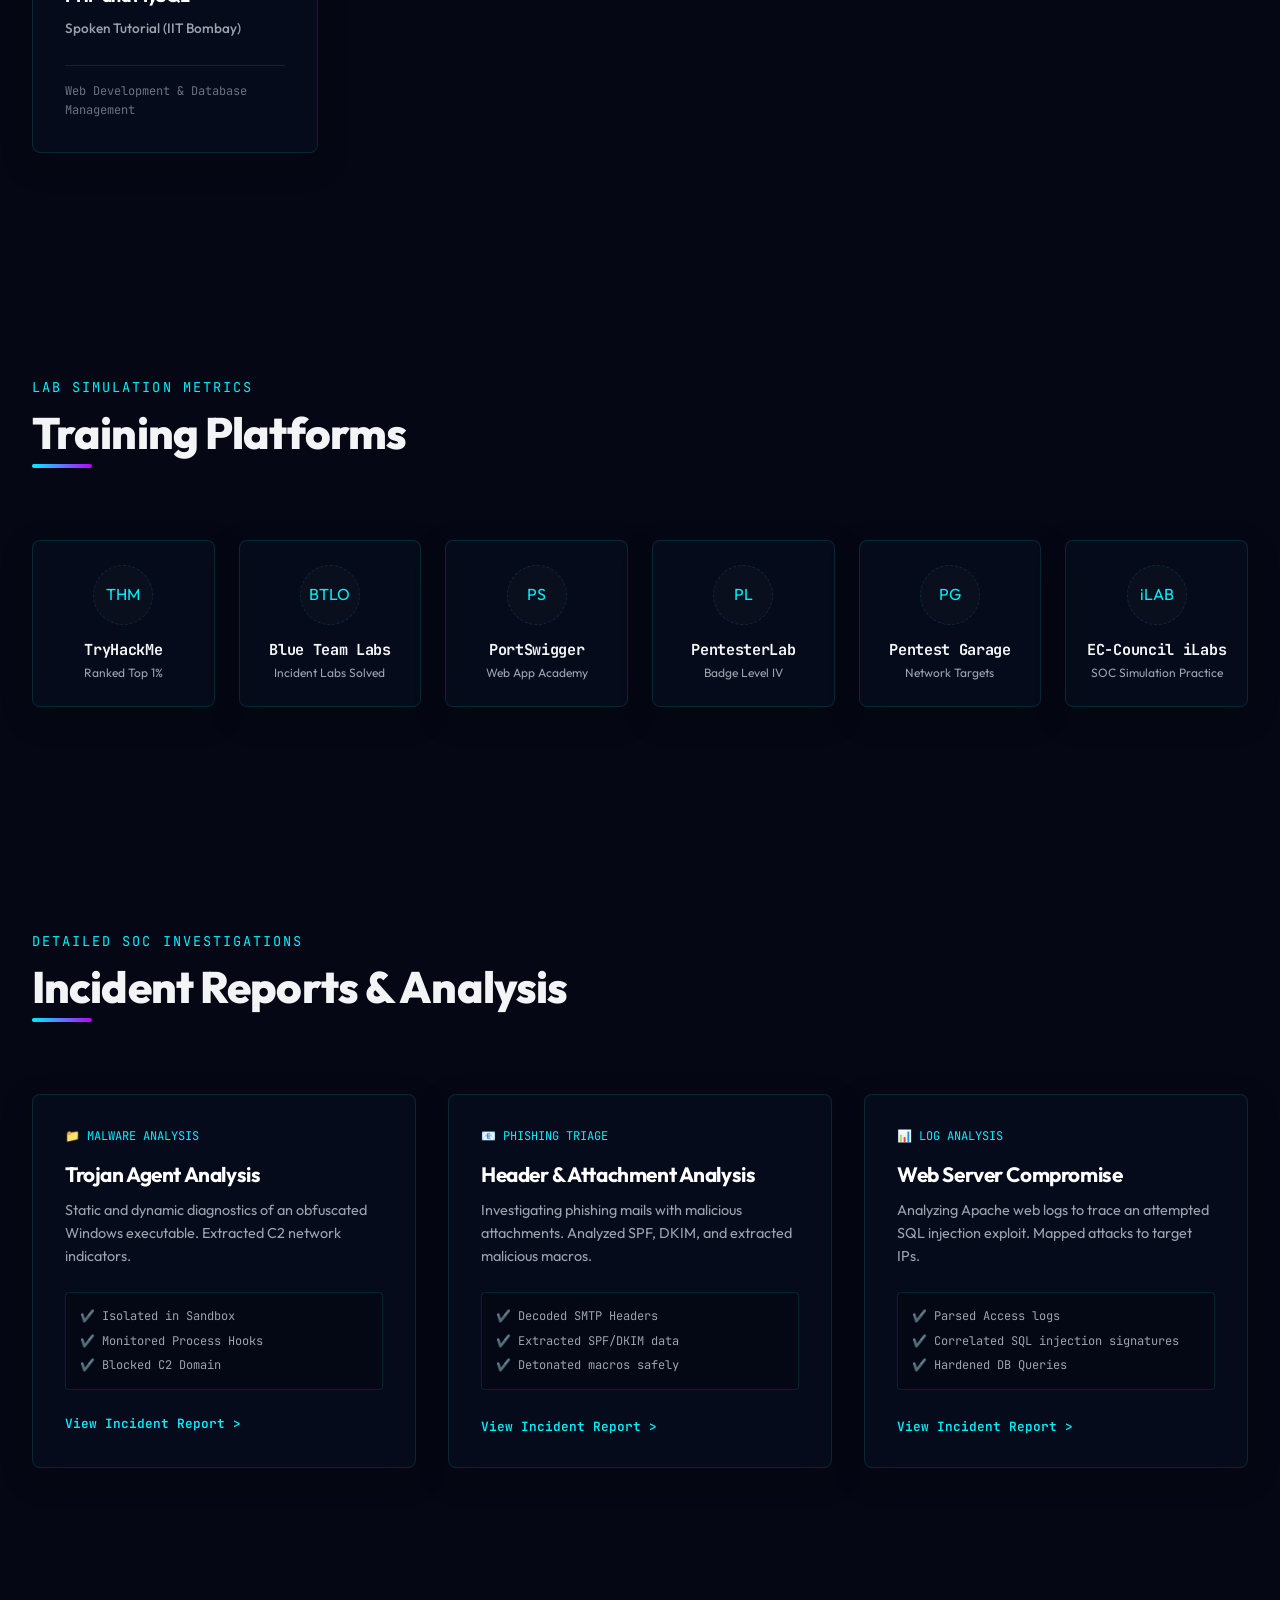
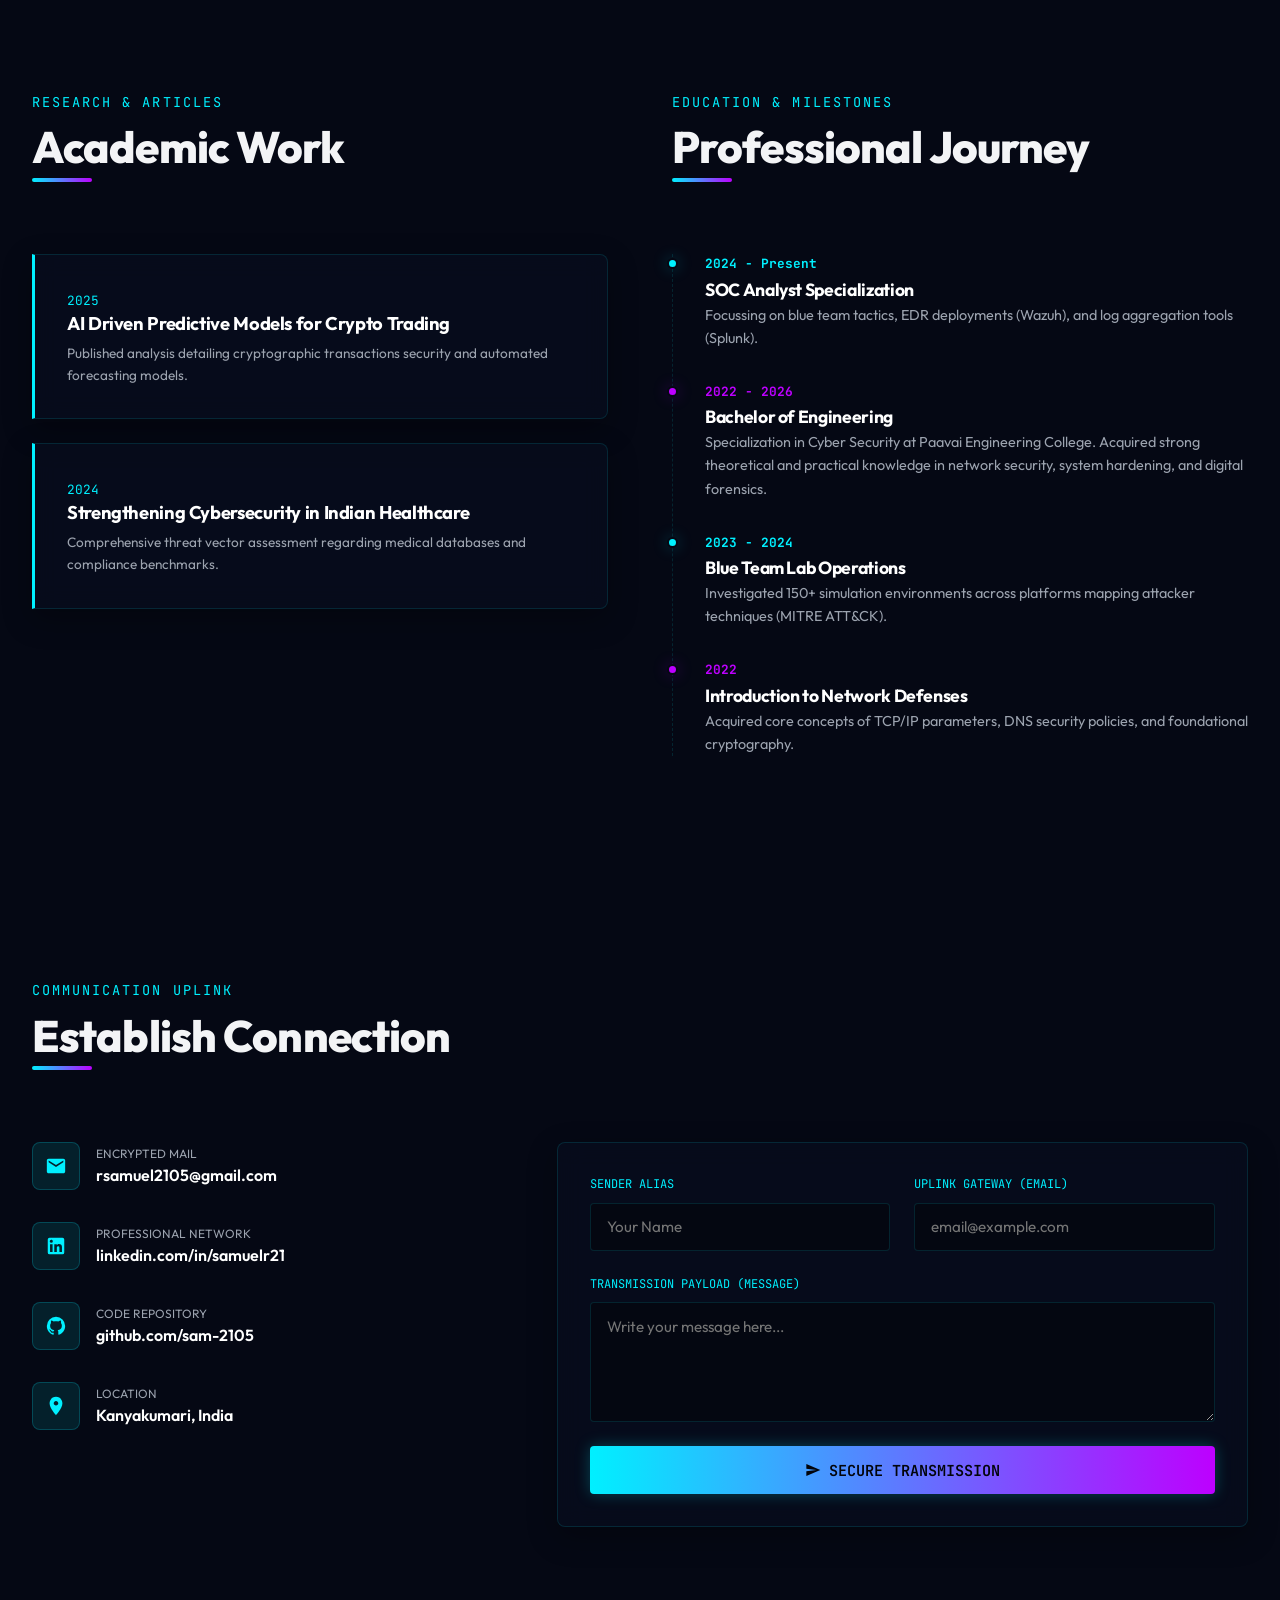
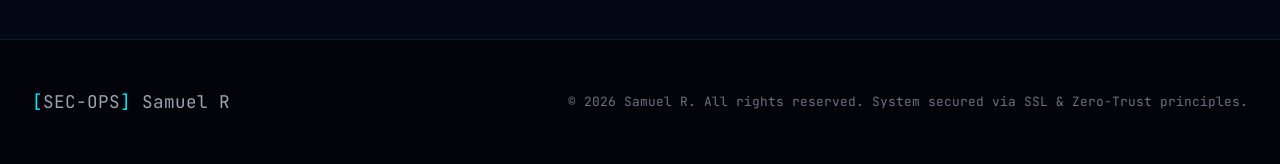
==== commit 29c74b56: "Change Trojan report link to open in same tab to bypass Safari pop-up blocker" ====
--- a/index.html
+++ b/index.html
@@ -946,7 +946,7 @@
                         <div class="wf-step">✔️ Blocked C2 Domain</div>
                     </div>
                 </div>
-                <a href="trojan-report.html" class="case-btn" target="_blank">View Incident Report &gt;</a>
+                <a href="trojan-report.html" class="case-btn">View Incident Report &gt;</a>
             </div>
 
             <!-- Case Study 2 -->
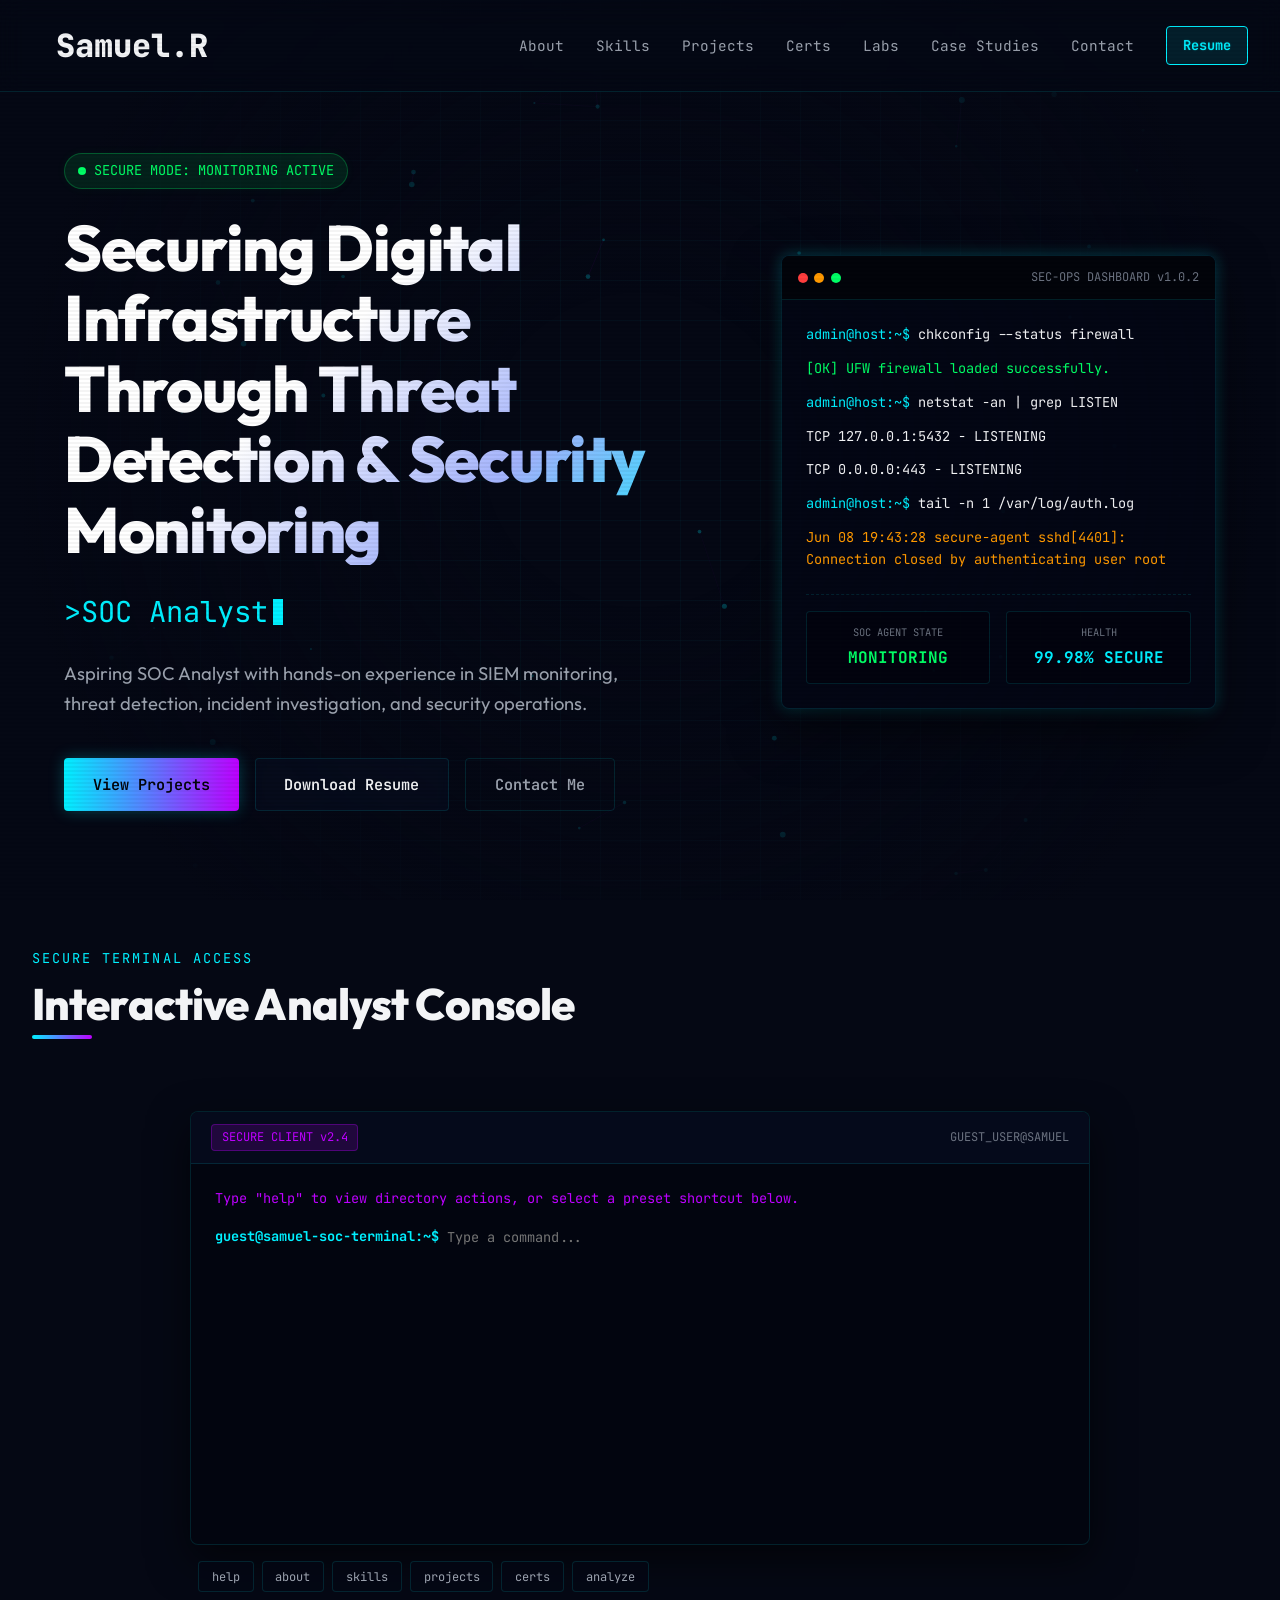
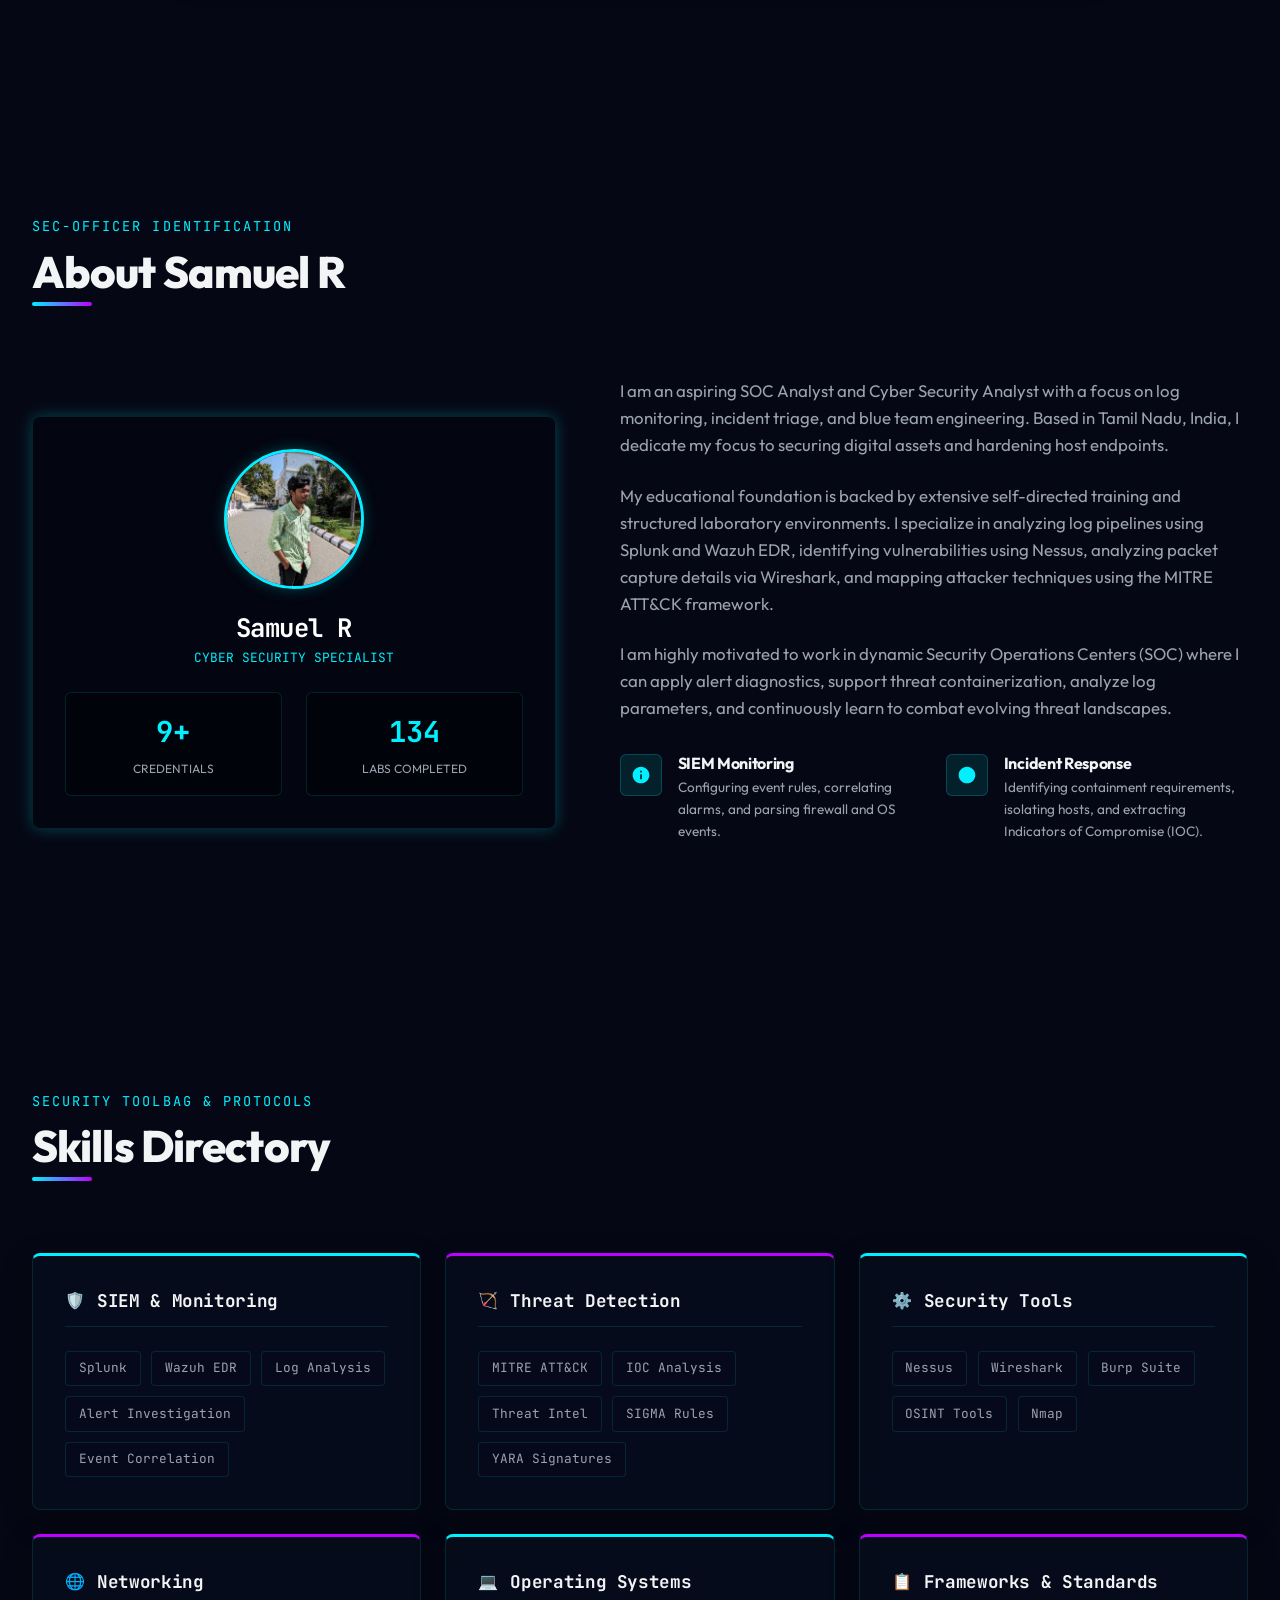
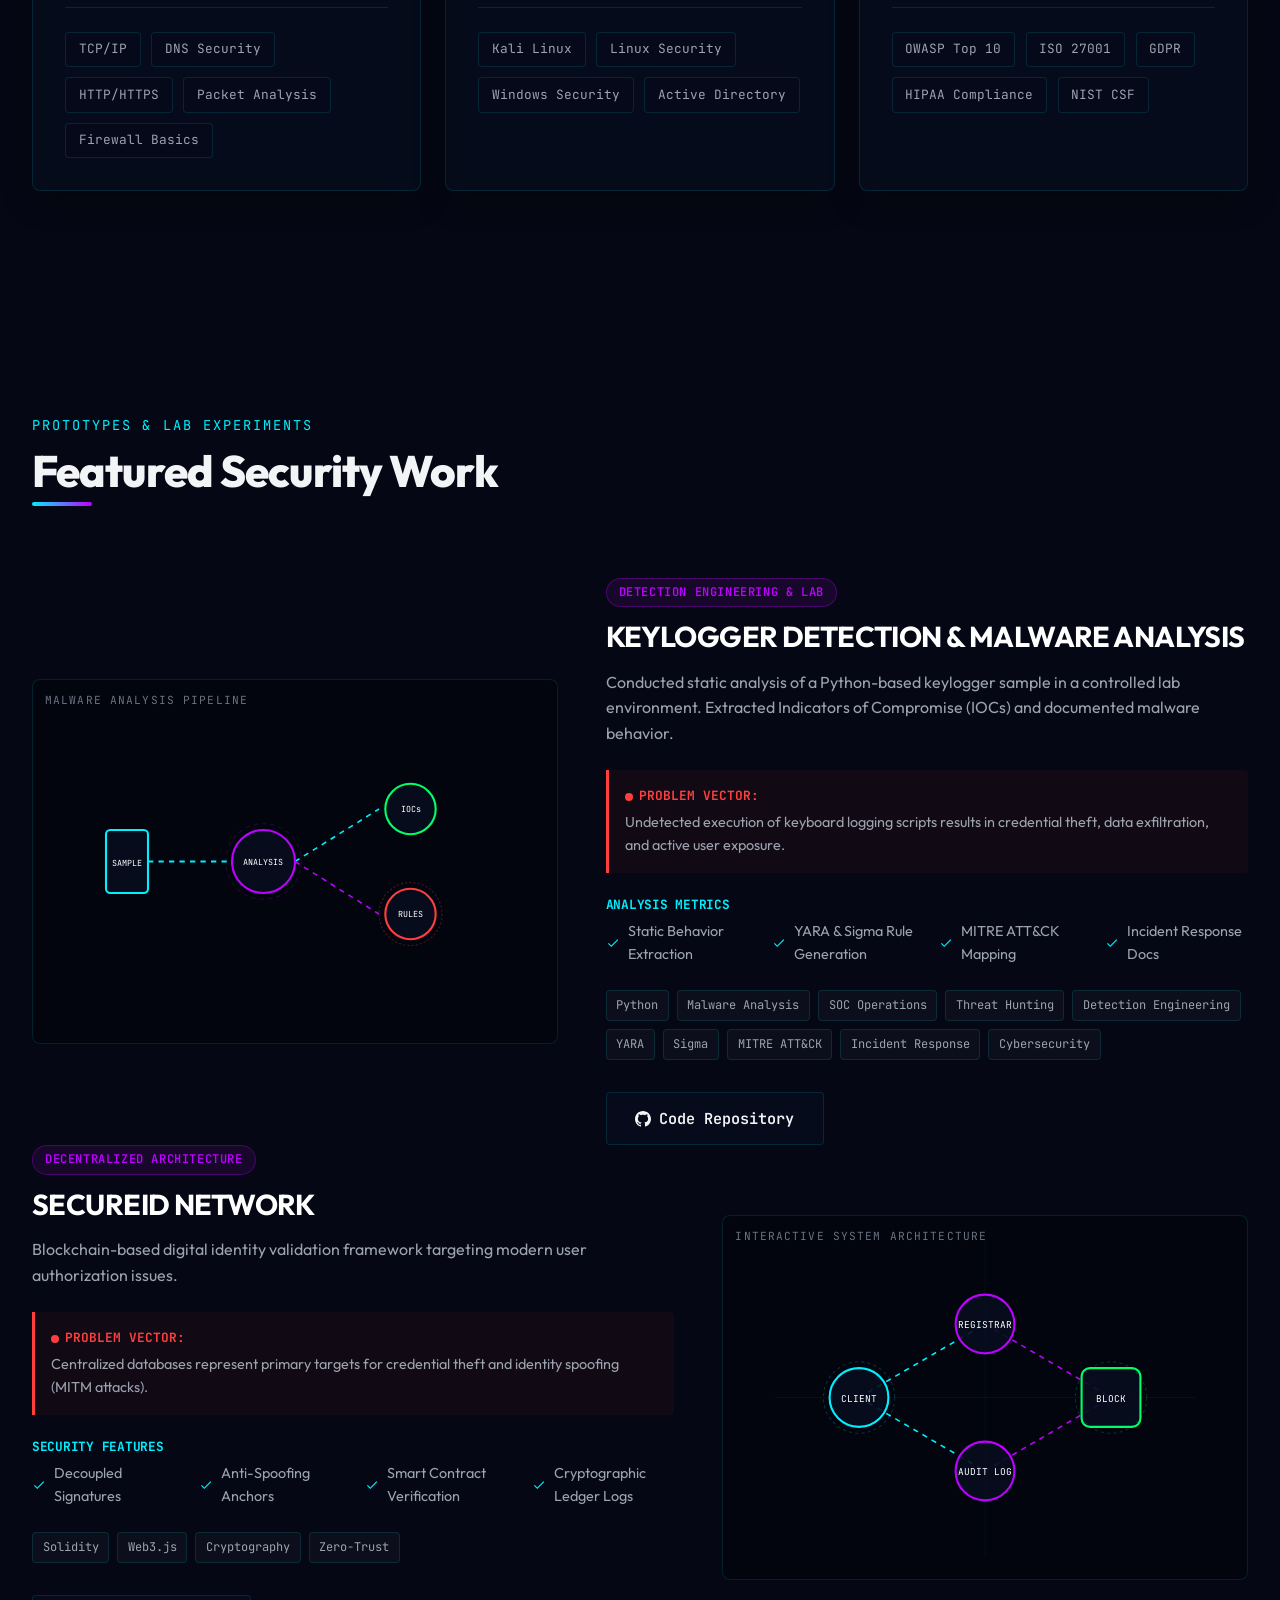
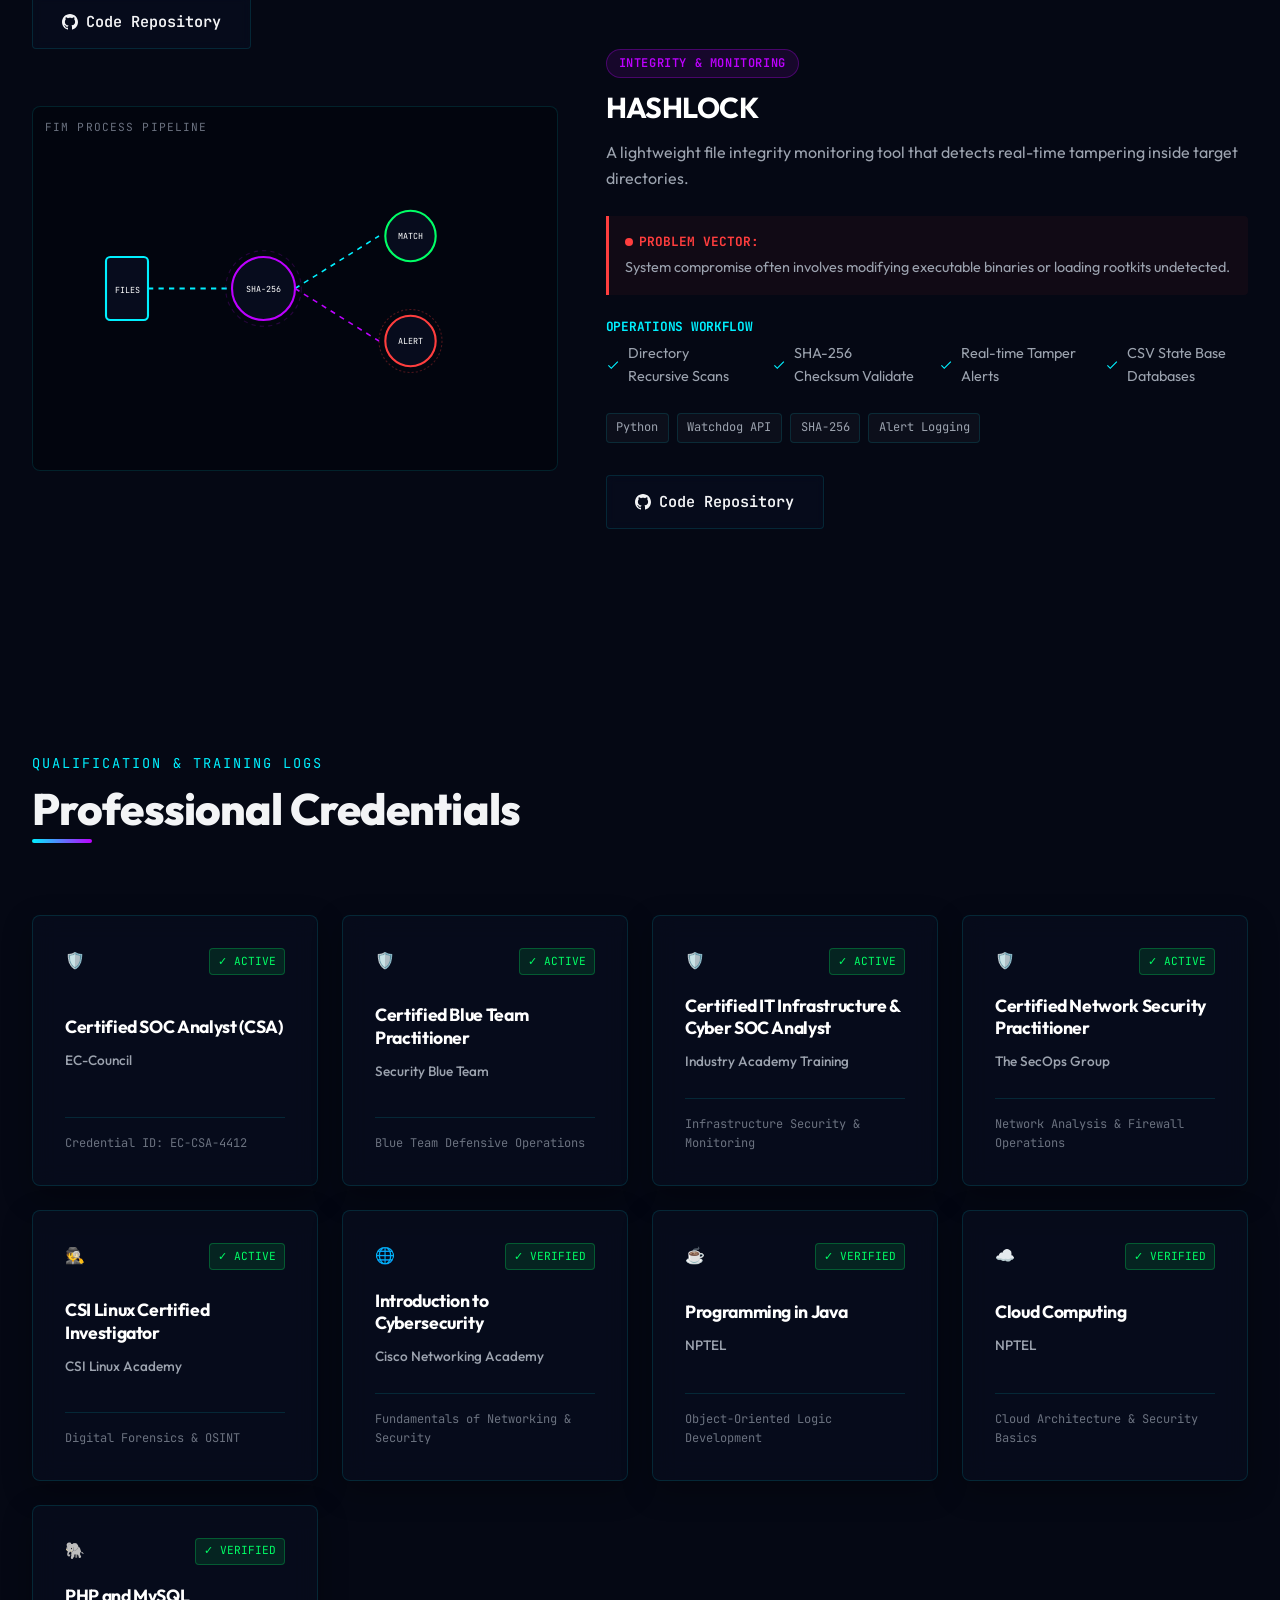
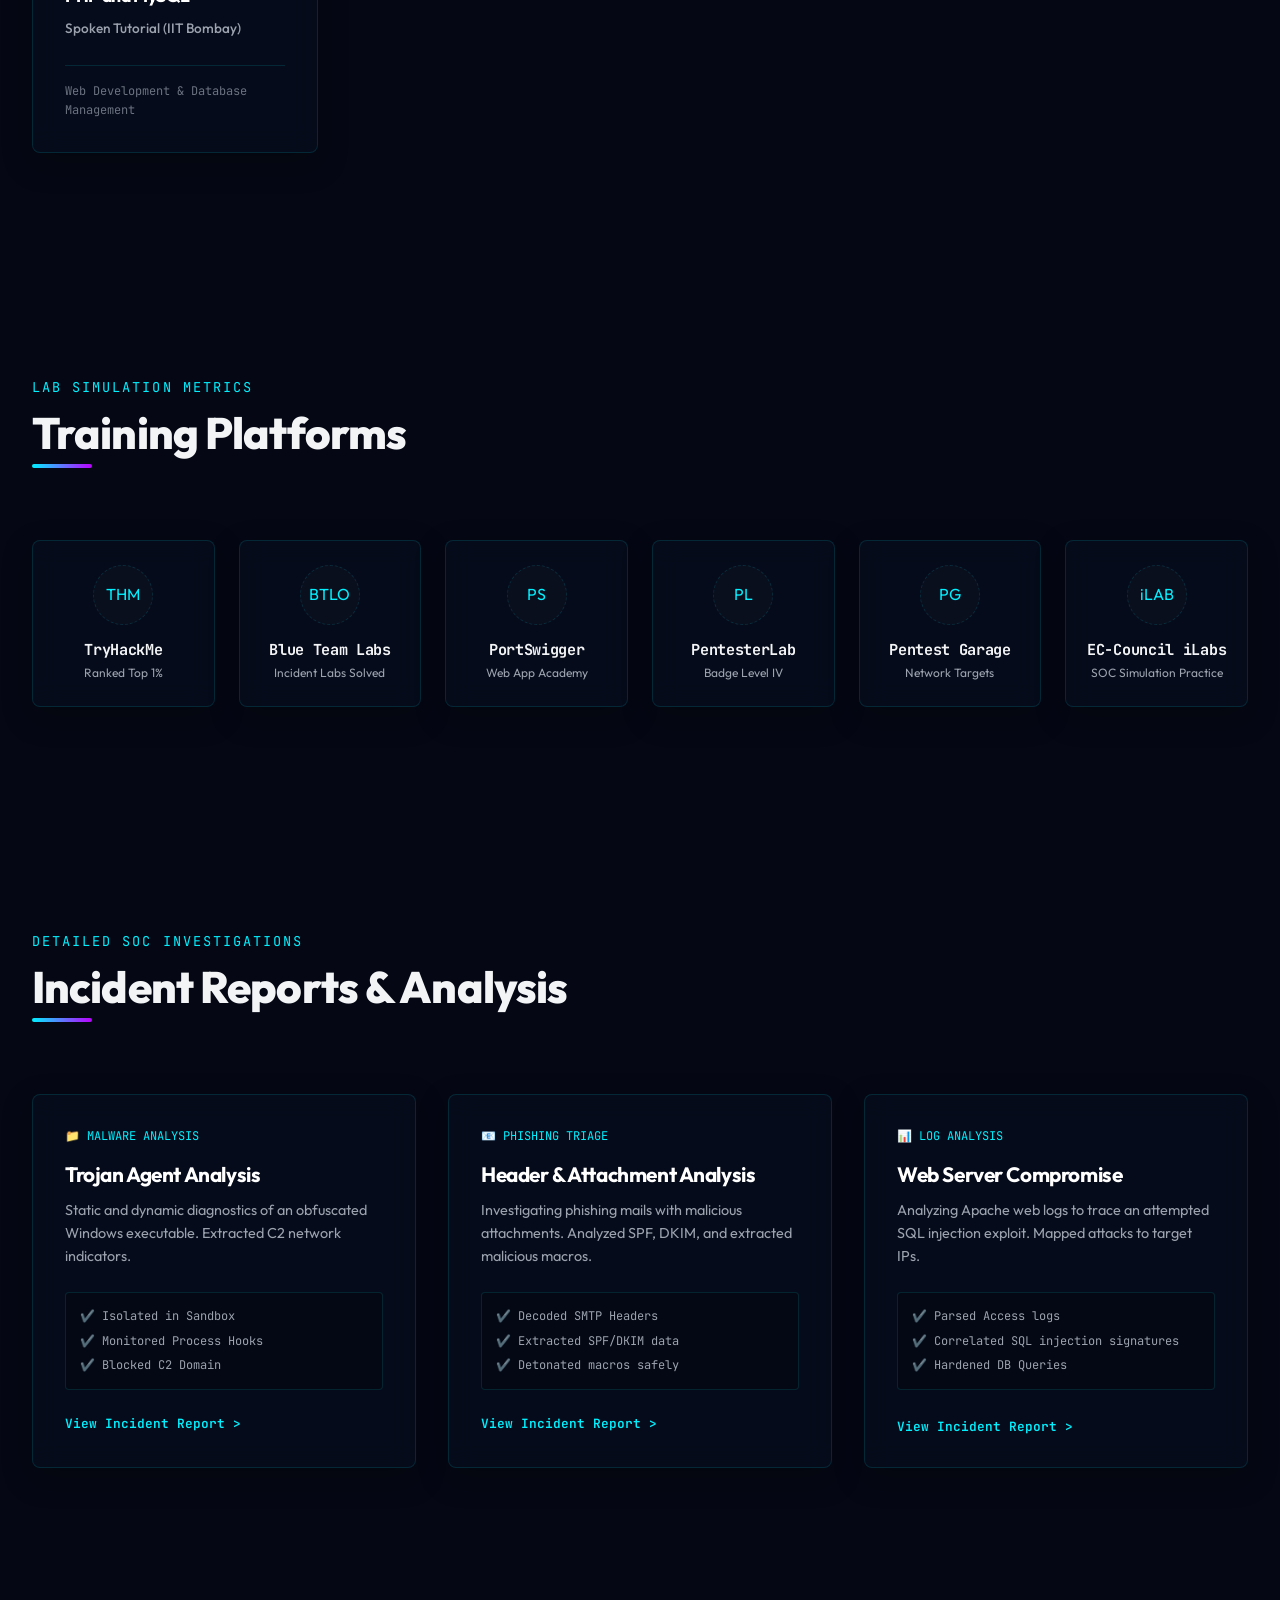
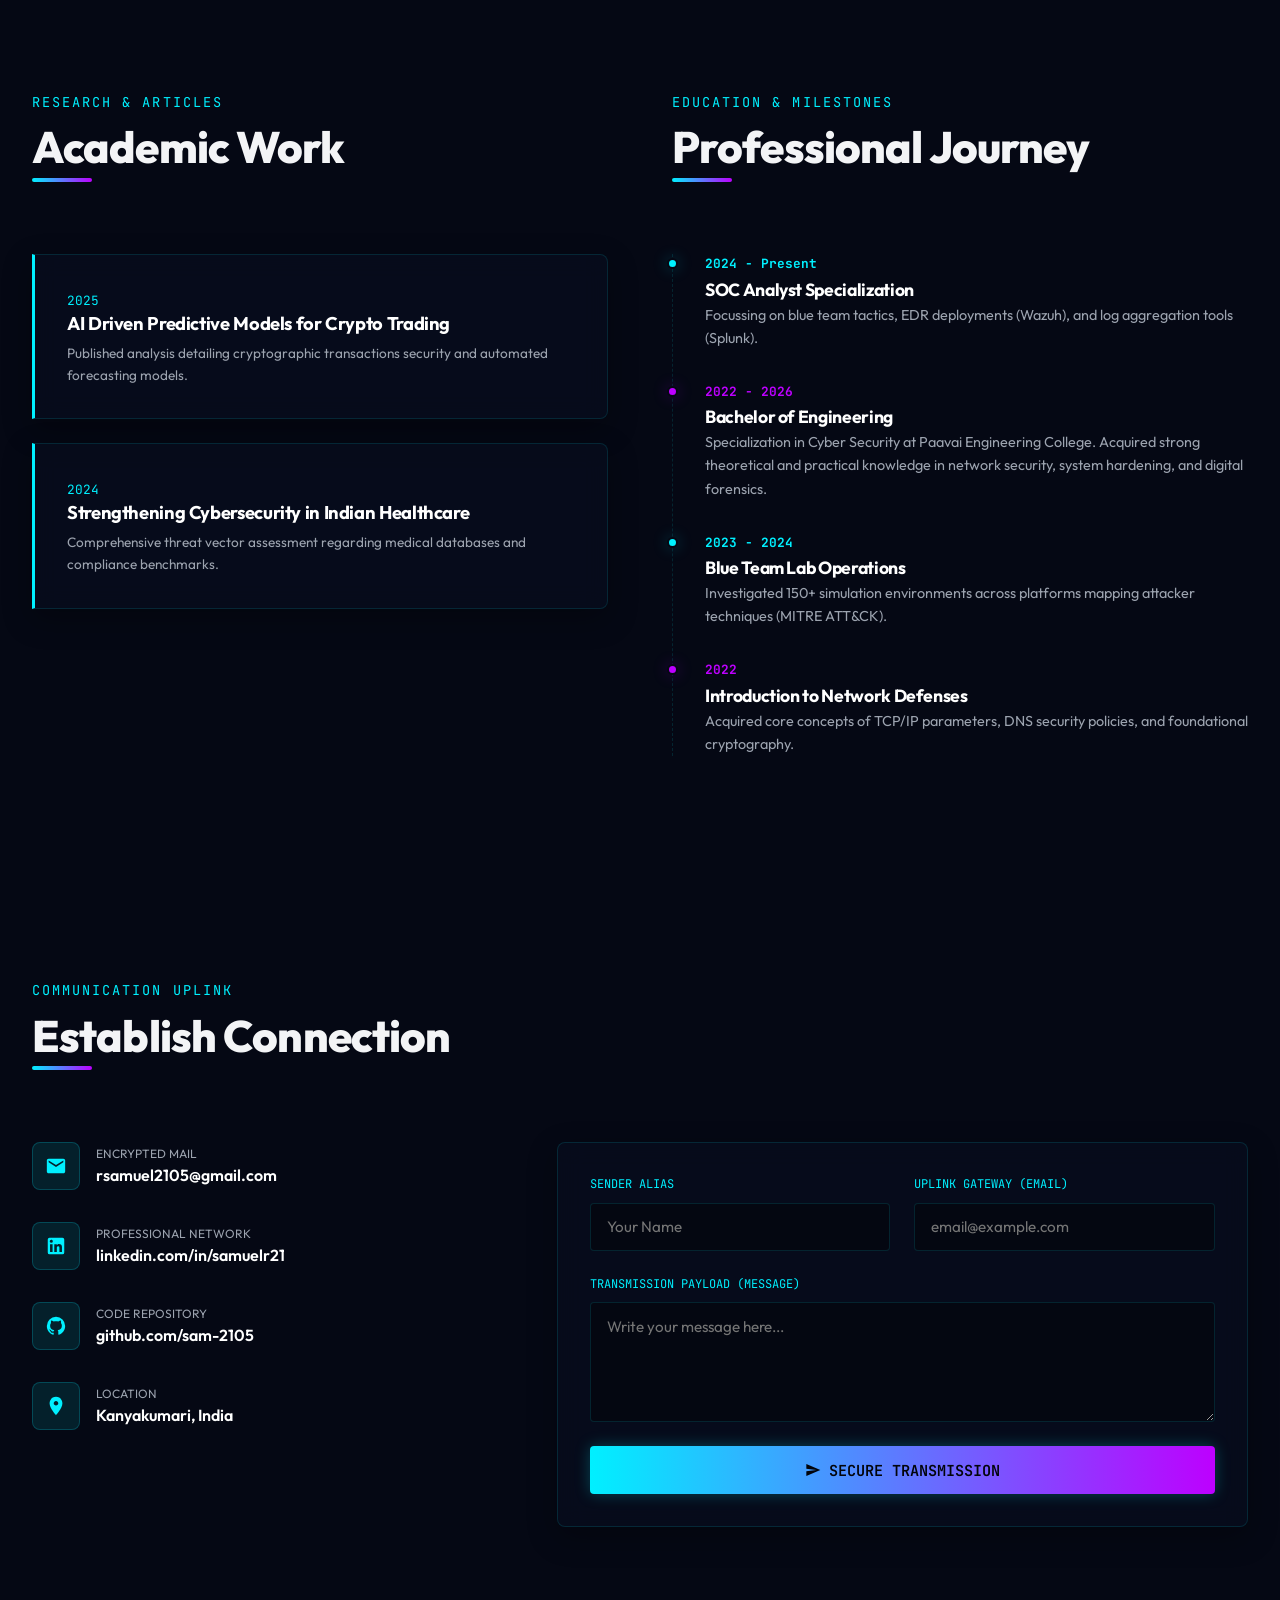
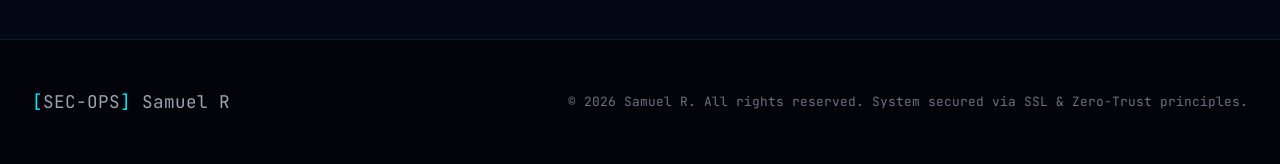
==== commit 3308d865: "Add Phishing Email & Malicious Attachment Analysis Report page and link it" ====
--- a/index.html
+++ b/index.html
@@ -964,8 +964,7 @@
                         <div class="wf-step">✔️ Detonated macros safely</div>
                     </div>
                 </div>
-                <button class="case-btn" onclick="alert('Phishing report write-up coming soon.')">View Incident Report
-                    &gt;</button>
+                <a href="phishing-report.html" class="case-btn">View Incident Report &gt;</a>
             </div>
 
             <!-- Case Study 3 -->
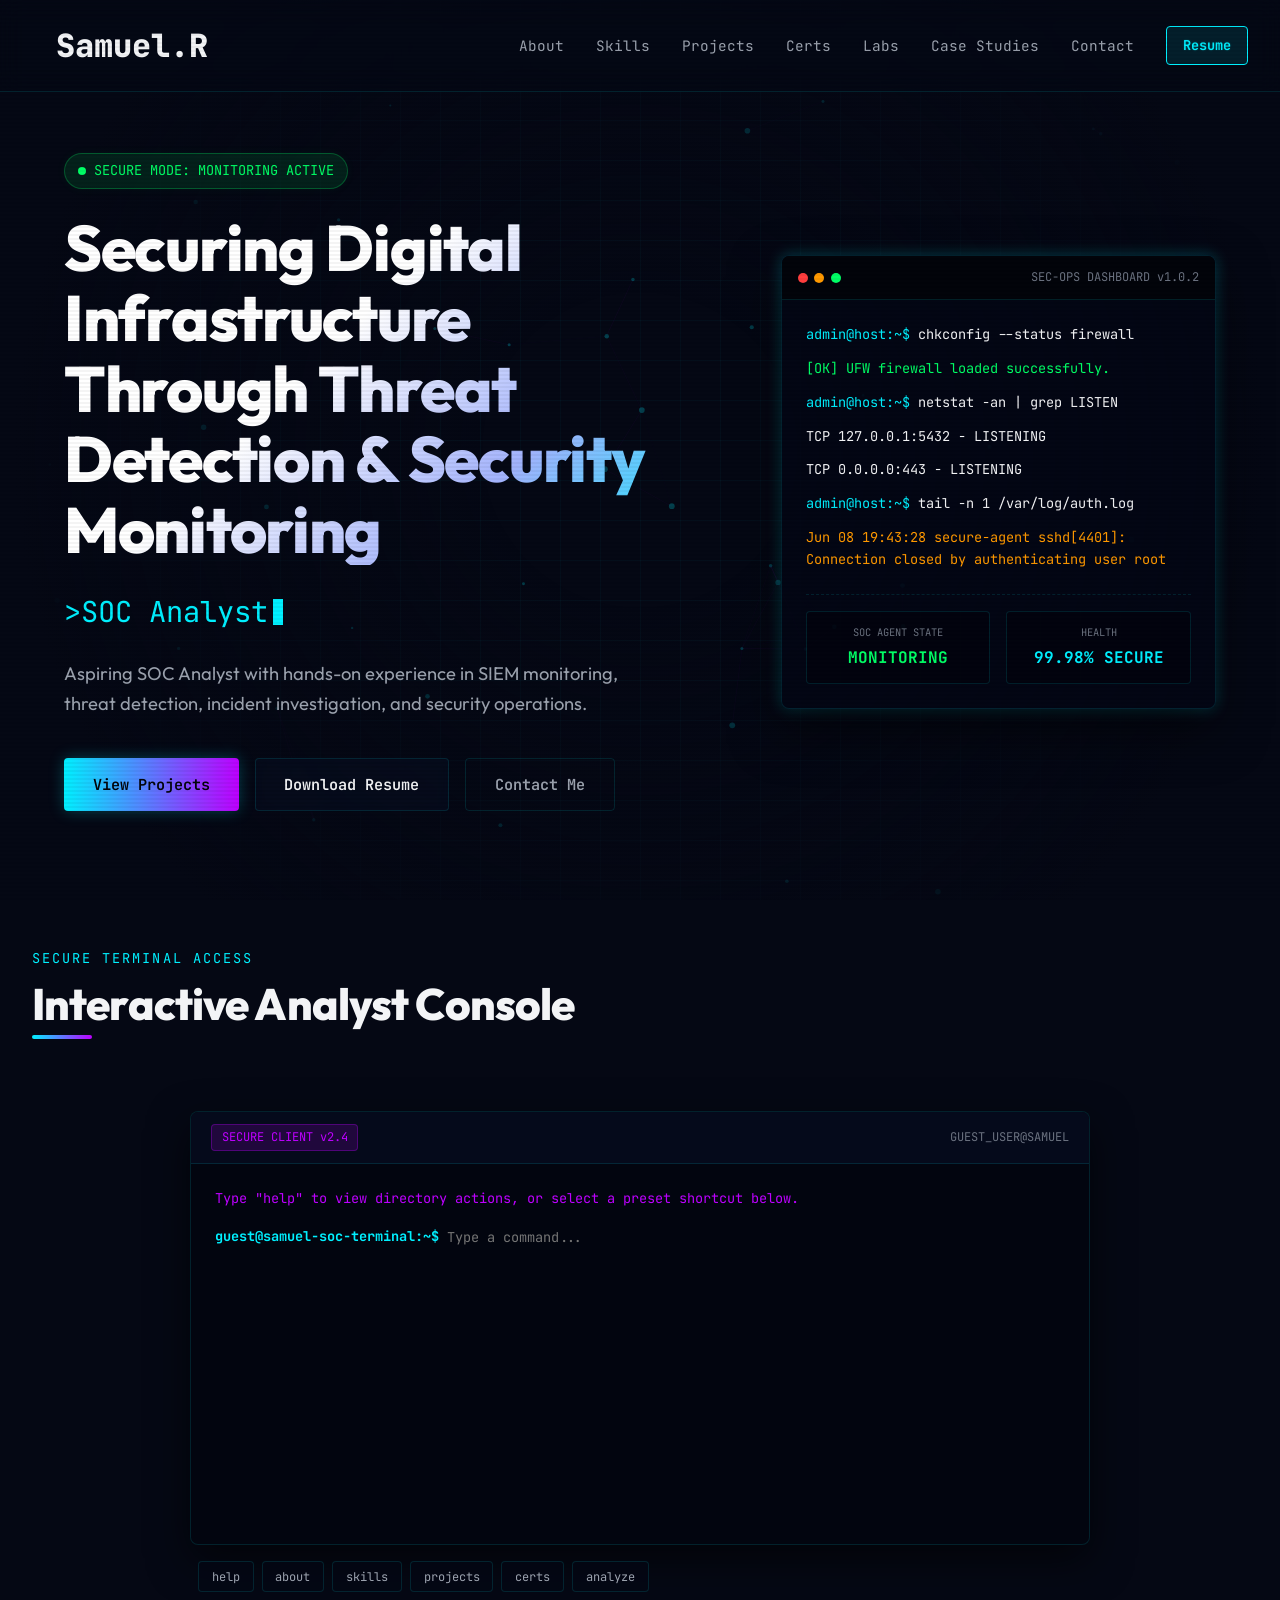
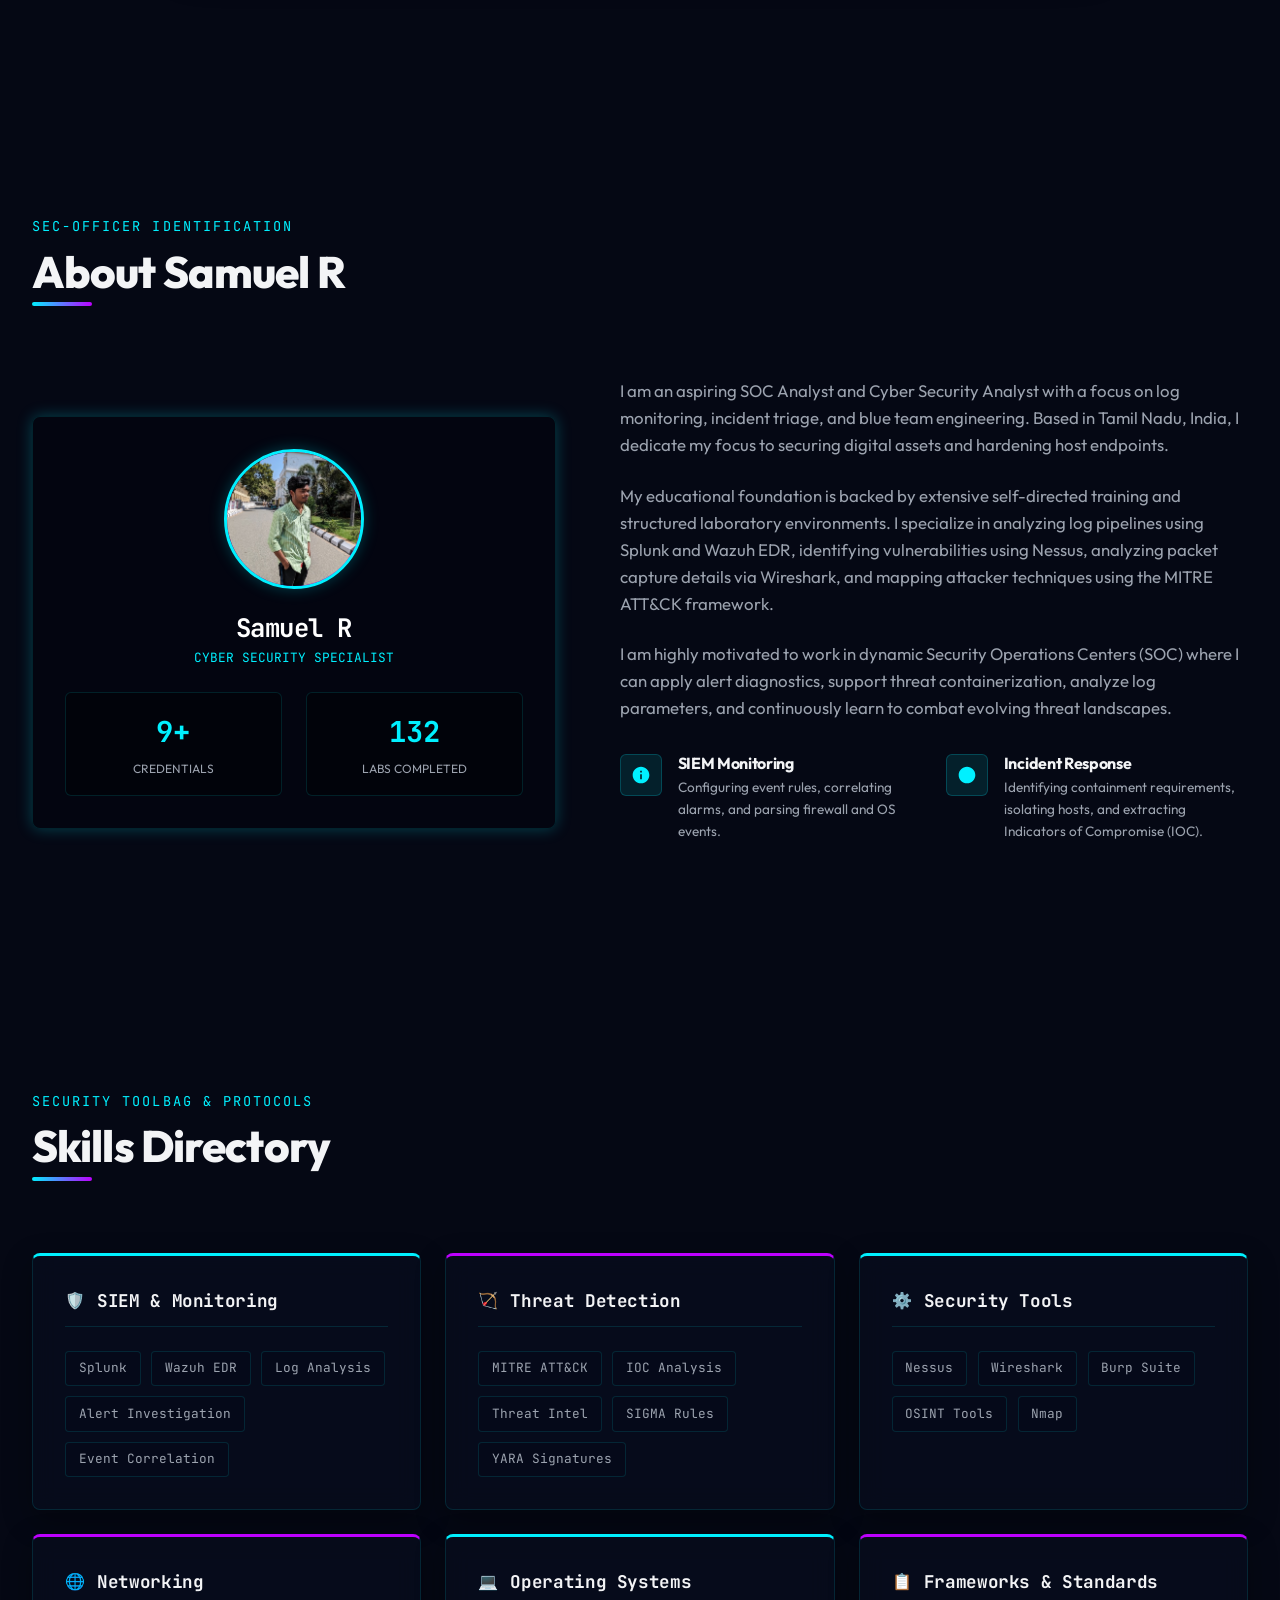
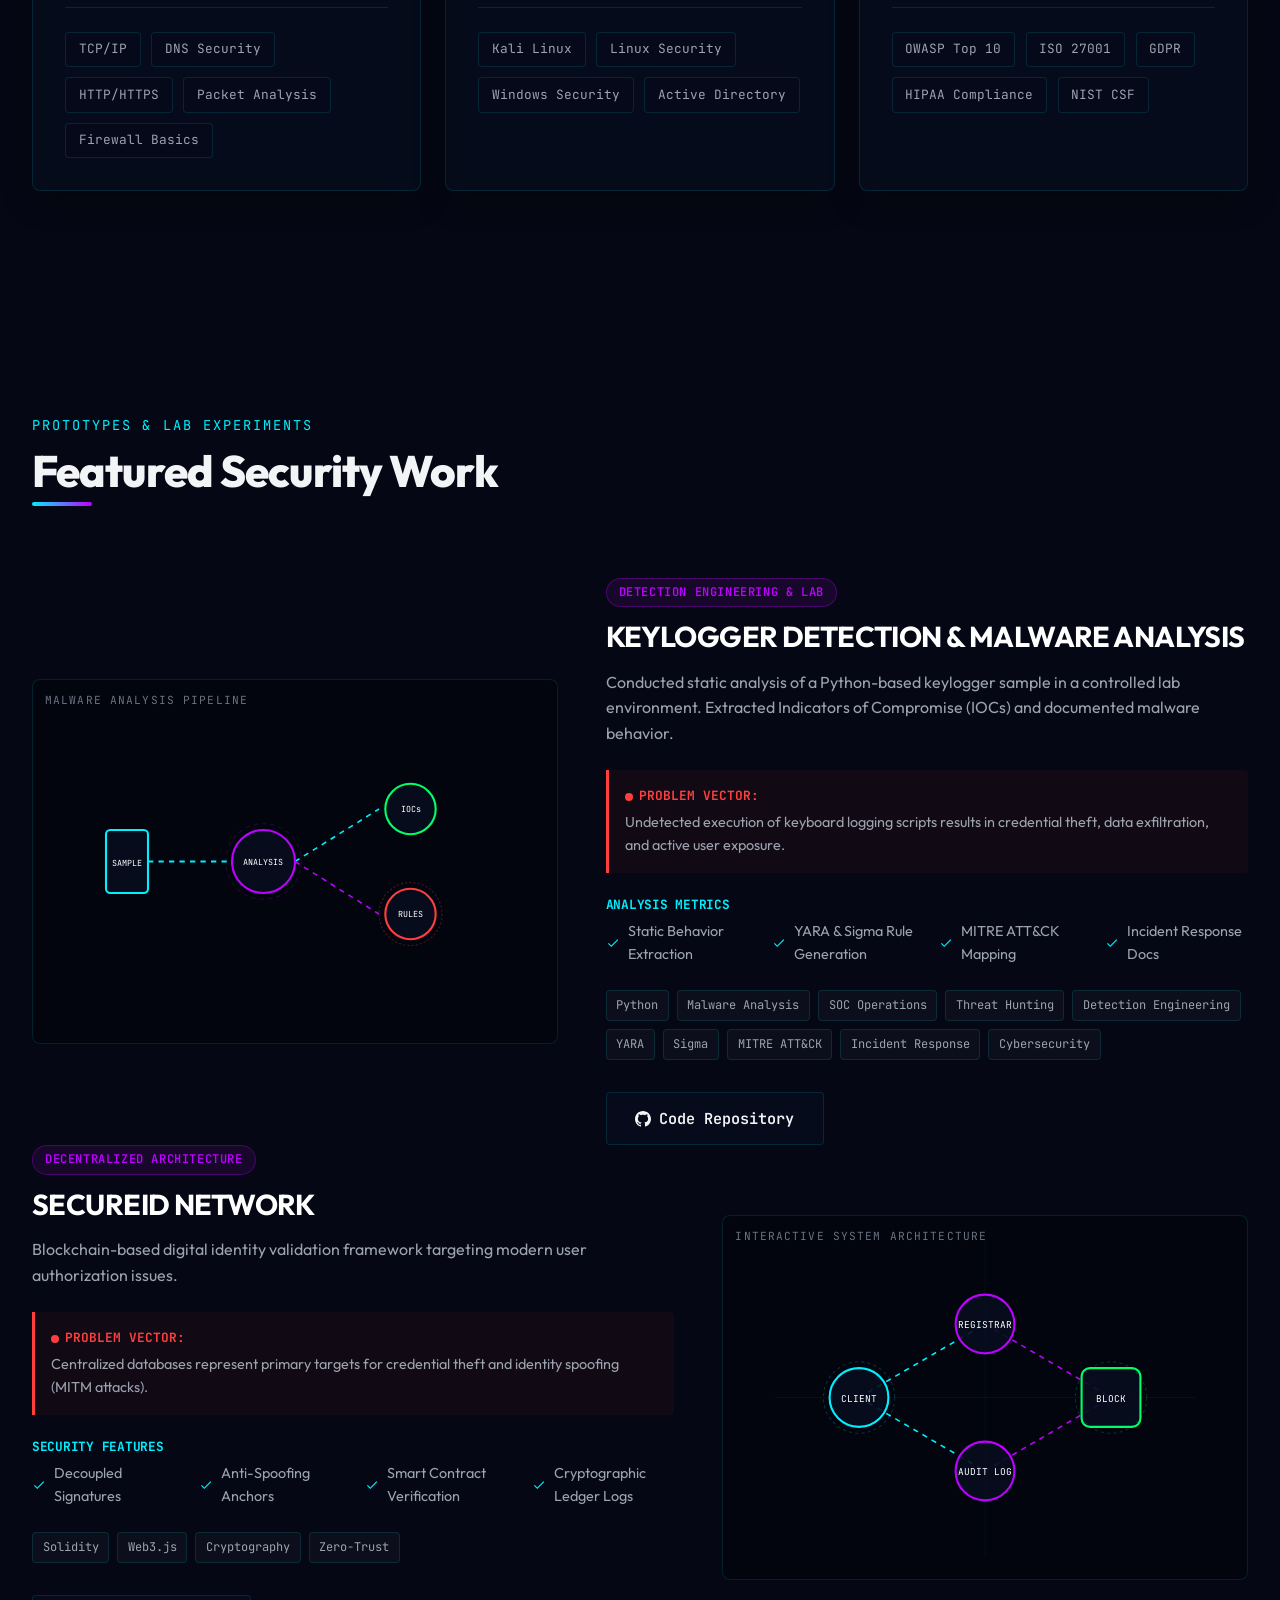
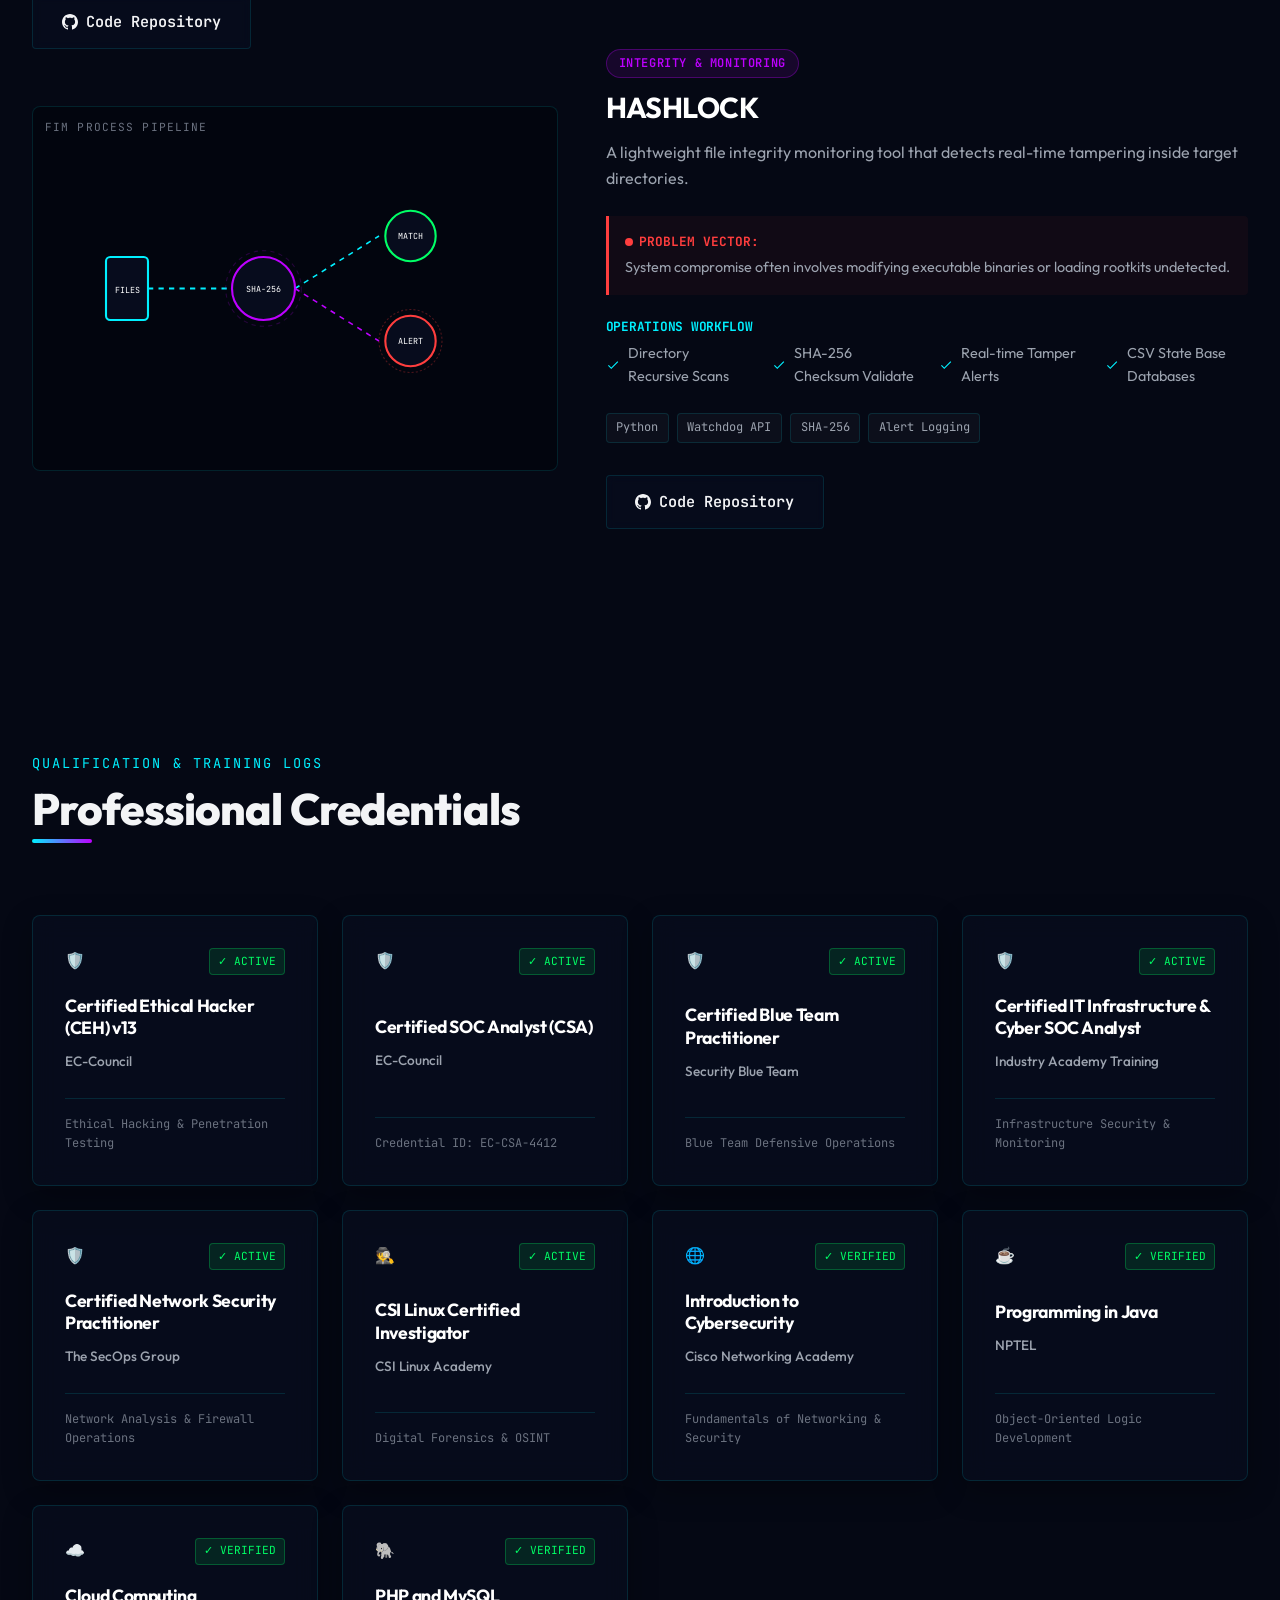
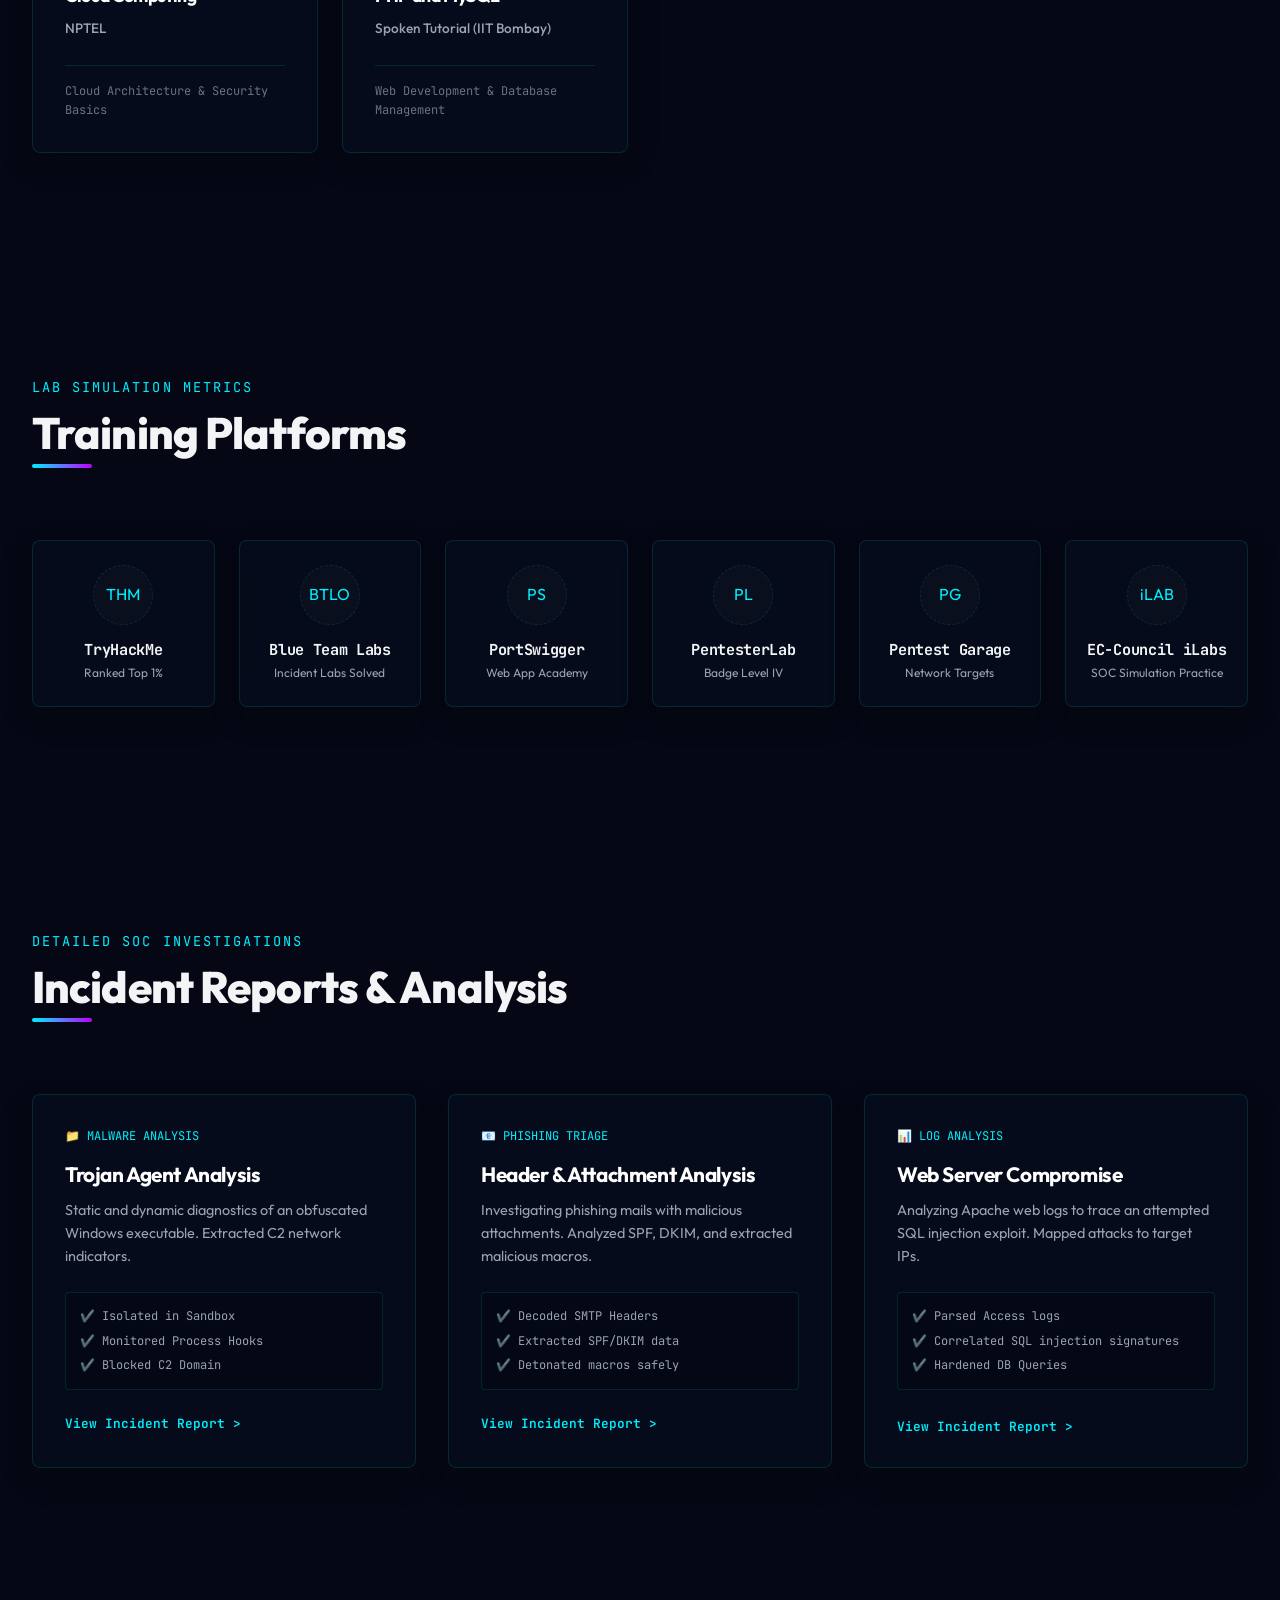
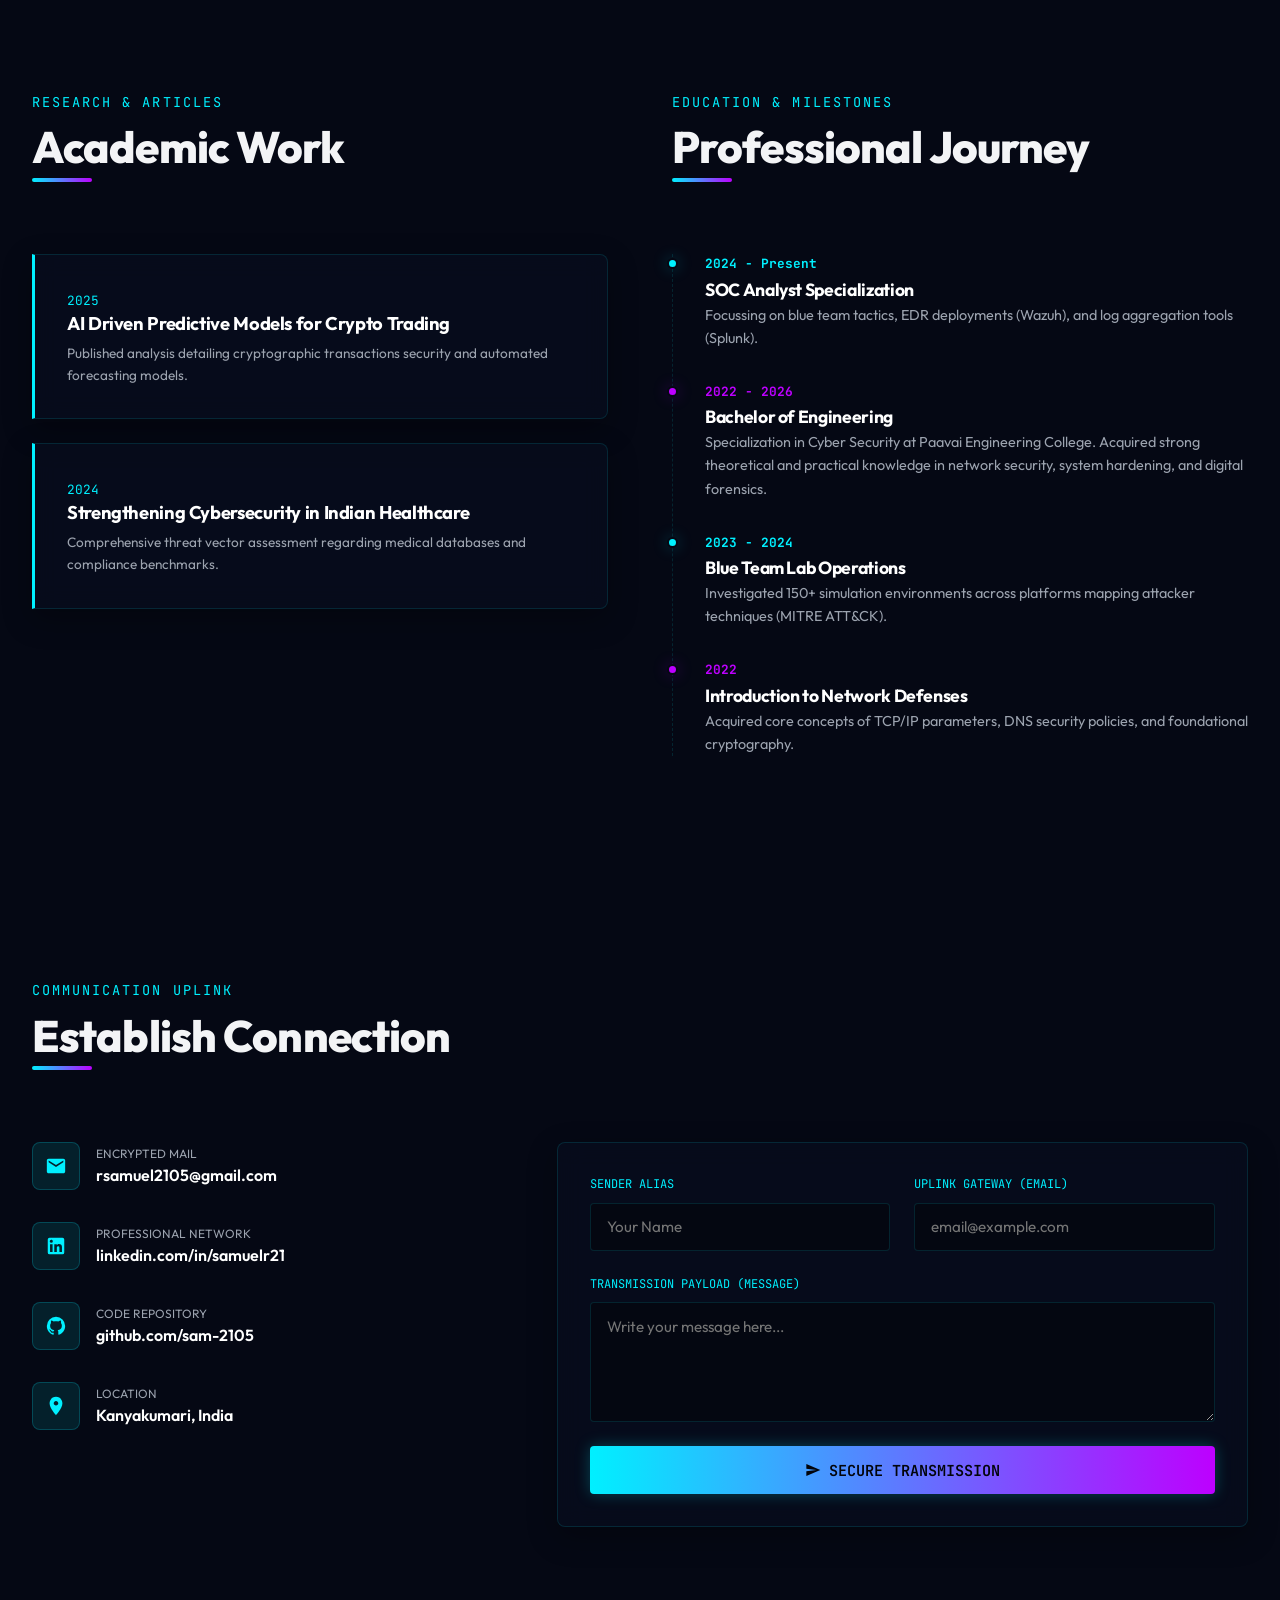
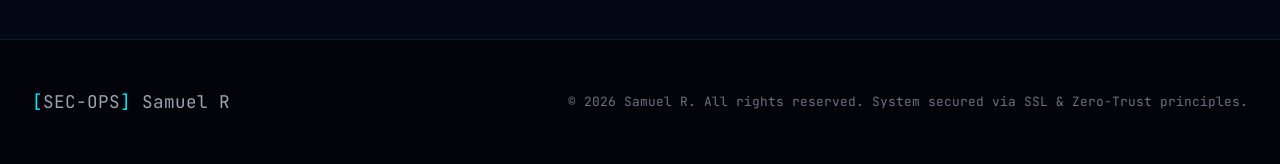
==== commit c35dd7e9: "Add Certified Ethical Hacker (CEH) v13 to certifications and resume" ====
--- a/index.html
+++ b/index.html
@@ -734,6 +734,21 @@
         </div>
 
         <div class="certs-grid">
+            <!-- Cert CEH -->
+            <div class="glass-card cert-card" id="cert-ceh">
+                <div class="cert-header">
+                    <span class="cert-icon-wrap">🛡️</span>
+                    <span class="cert-verify-badge">✓ ACTIVE</span>
+                </div>
+                <div>
+                    <h3 class="cert-name">Certified Ethical Hacker (CEH) v13</h3>
+                    <span class="cert-issuer">EC-Council</span>
+                </div>
+                <div class="cert-meta">
+                    <span>Ethical Hacking & Penetration Testing</span>
+                </div>
+            </div>
+
             <!-- Cert 1 -->
             <div class="glass-card cert-card" id="cert-csa">
                 <div class="cert-header">
